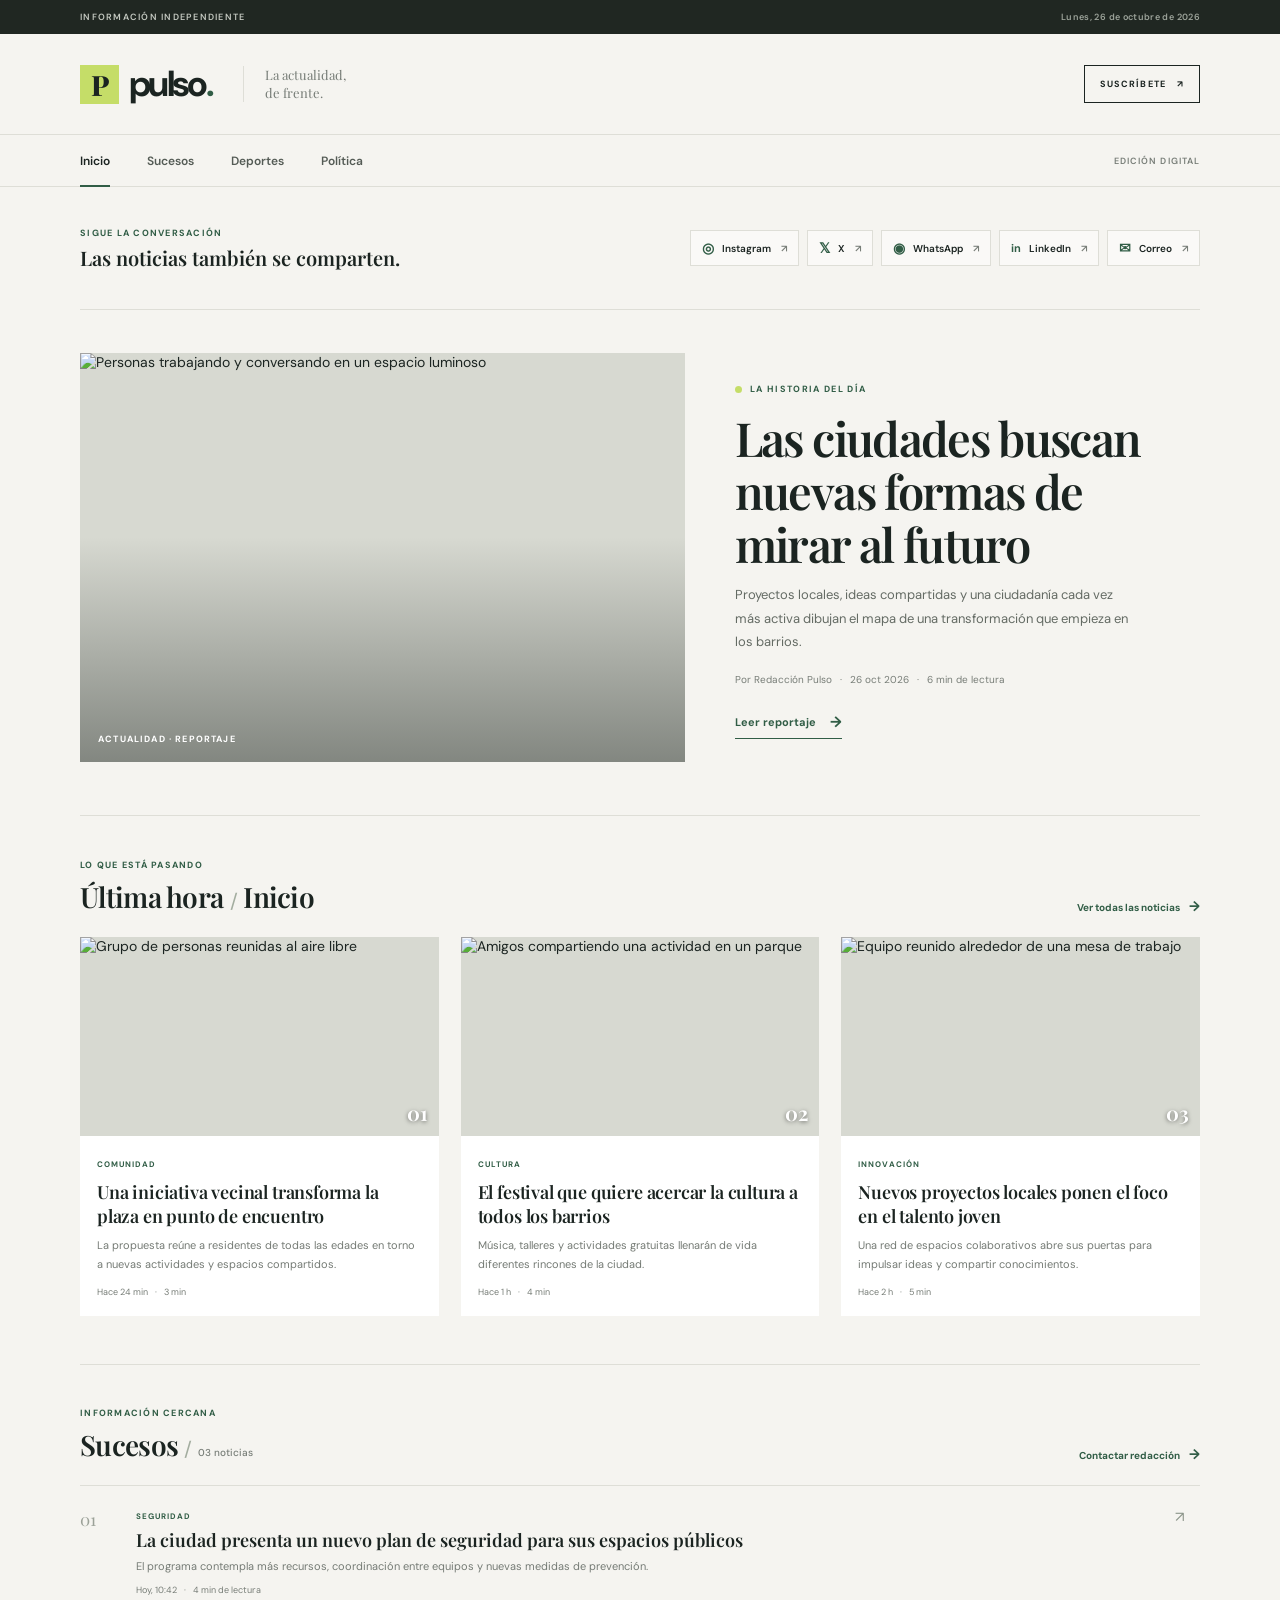
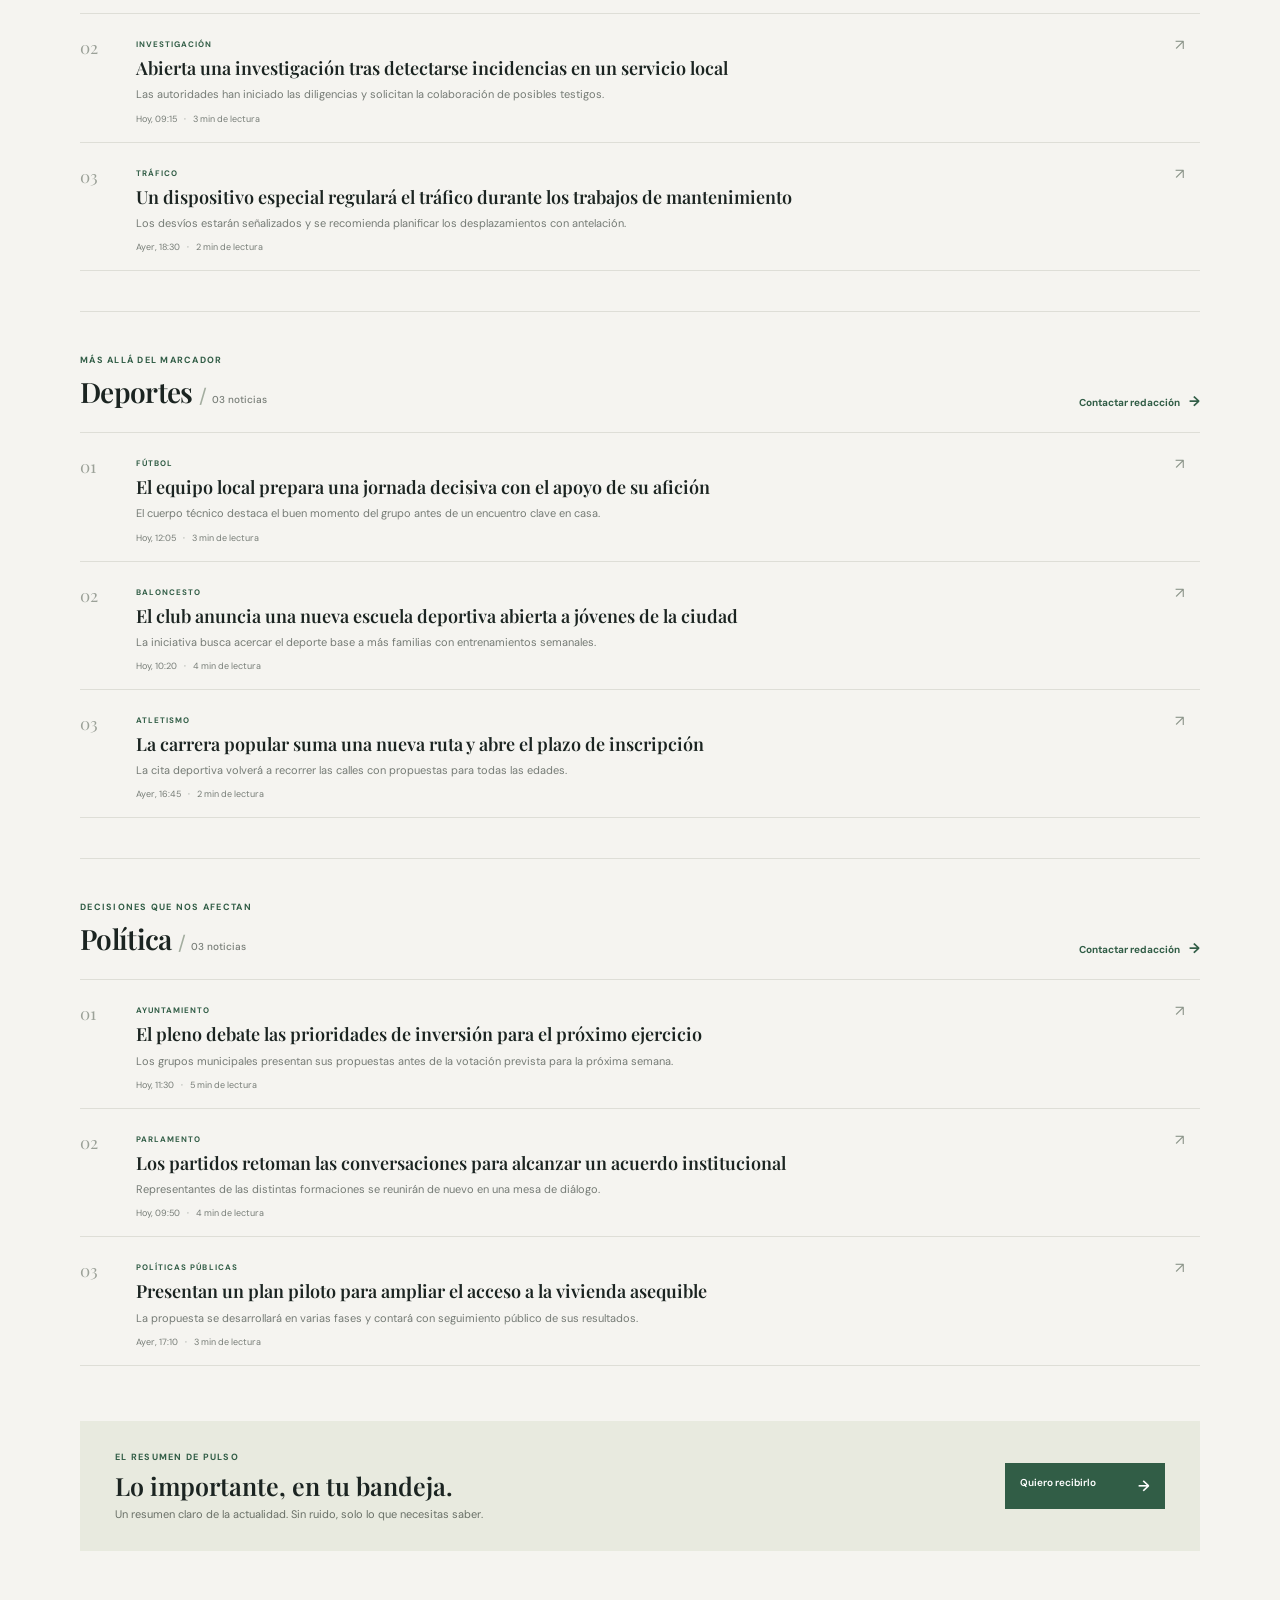
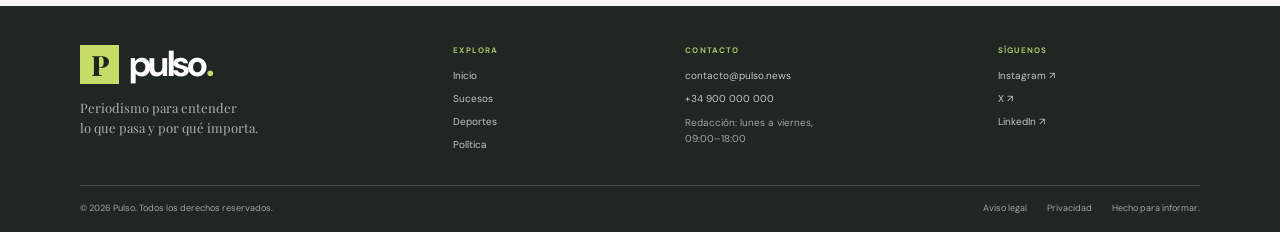
==== index.html @ 05501598 "Crea página de noticias Pulso" ====
<!doctype html>
<html lang="es">
  <head>
    <meta charset="utf-8">
    <meta name="viewport" content="width=device-width, initial-scale=1">
    <meta name="theme-color" content="#f5f4f0">
    <meta name="description" content="Pulso: noticias de actualidad, sucesos, deportes y política.">
    <title>Pulso — La actualidad, de frente</title>
    <link rel="preconnect" href="https://fonts.googleapis.com">
    <link rel="preconnect" href="https://fonts.gstatic.com" crossorigin>
    <link href="https://fonts.googleapis.com/css2?family=DM+Sans:wght@400;500;600;700&family=Playfair+Display:wght@600;700;800&display=swap" rel="stylesheet">
    <link rel="stylesheet" href="styles.css">
  </head>
  <body>
    <div class="topline">
      <div class="container topline-inner">
        <span>INFORMACIÓN INDEPENDIENTE</span>
        <span class="edition">Lunes, 26 de octubre de 2026</span>
      </div>
    </div>

    <header class="site-header">
      <div class="container header-main">
        <a class="brand" href="#inicio" aria-label="Pulso, ir al inicio">
          <span class="brand-mark" aria-hidden="true">P</span>
          <span class="brand-name">pulso<span>.</span></span>
        </a>
        <p class="brand-note">La actualidad,<br>de frente.</p>
        <a class="subscribe-link" href="mailto:contacto@pulso.news?subject=Suscripci%C3%B3n%20a%20Pulso">SUSCRÍBETE <span aria-hidden="true">↗</span></a>
      </div>
      <nav class="main-nav" aria-label="Navegación principal">
        <div class="container nav-inner">
          <a class="nav-link active" href="#inicio">Inicio</a>
          <a class="nav-link" href="#sucesos">Sucesos</a>
          <a class="nav-link" href="#deportes">Deportes</a>
          <a class="nav-link" href="#politica">Política</a>
          <span class="nav-tag">EDICIÓN DIGITAL</span>
        </div>
      </nav>
    </header>

    <main class="container">
      <section class="social-bar" aria-labelledby="social-title">
        <div>
          <span class="eyebrow">SIGUE LA CONVERSACIÓN</span>
          <h1 id="social-title">Las noticias también<br class="mobile-break"> se comparten.</h1>
        </div>
        <div class="social-links">
          <a class="social-button instagram" href="https://www.instagram.com/" target="_blank" rel="noopener noreferrer"><span class="social-icon" aria-hidden="true">◎</span> Instagram <span class="external" aria-hidden="true">↗</span></a>
          <a class="social-button x-social" href="https://x.com/" target="_blank" rel="noopener noreferrer"><span class="social-icon" aria-hidden="true">𝕏</span> X <span class="external" aria-hidden="true">↗</span></a>
          <a class="social-button whatsapp" href="https://wa.me/?text=Descubre%20Pulso%2C%20la%20actualidad%20de%20frente." target="_blank" rel="noopener noreferrer"><span class="social-icon" aria-hidden="true">◉</span> WhatsApp <span class="external" aria-hidden="true">↗</span></a>
          <a class="social-button linkedin" href="https://www.linkedin.com/" target="_blank" rel="noopener noreferrer"><span class="social-icon" aria-hidden="true">in</span> LinkedIn <span class="external" aria-hidden="true">↗</span></a>
          <a class="social-button email" href="mailto:contacto@pulso.news"><span class="social-icon" aria-hidden="true">✉</span> Correo <span class="external" aria-hidden="true">↗</span></a>
        </div>
      </section>

      <section class="lead-section" id="inicio" aria-labelledby="lead-title">
        <div class="lead-image image-frame">
          <img src="https://images.unsplash.com/photo-1497366754035-f200968a6e72?auto=format&fit=crop&w=1500&q=85" alt="Personas trabajando y conversando en un espacio luminoso">
          <span class="image-credit">ACTUALIDAD · REPORTAJE</span>
        </div>
        <article class="lead-copy">
          <span class="category-label"><span class="category-dot"></span> LA HISTORIA DEL DÍA</span>
          <h2 id="lead-title">Las ciudades buscan nuevas formas de mirar al futuro</h2>
          <p class="lead-summary">Proyectos locales, ideas compartidas y una ciudadanía cada vez más activa dibujan el mapa de una transformación que empieza en los barrios.</p>
          <div class="byline"><span>Por Redacción Pulso</span><span>·</span><time datetime="2026-10-26">26 oct 2026</time><span>·</span><span>6 min de lectura</span></div>
          <a class="read-more" href="#actualidad">Leer reportaje <span aria-hidden="true">→</span></a>
        </article>
      </section>

      <section class="latest-section" id="actualidad" aria-labelledby="latest-title">
        <div class="section-heading">
          <div><span class="eyebrow">LO QUE ESTÁ PASANDO</span><h2 id="latest-title">Última hora <span class="heading-mark">/</span> Inicio</h2></div>
          <a class="text-link" href="#sucesos">Ver todas las noticias <span aria-hidden="true">→</span></a>
        </div>
        <div class="story-grid">
          <article class="story-card">
            <a class="story-image image-frame" href="#sucesos" aria-label="Leer noticia sobre iniciativas vecinales">
              <img src="https://images.unsplash.com/photo-1511632765486-a01980e01a18?auto=format&fit=crop&w=900&q=80" alt="Grupo de personas reunidas al aire libre">
              <span class="image-index">01</span>
            </a>
            <div class="story-content"><span class="story-category">COMUNIDAD</span><h3><a href="#sucesos">Una iniciativa vecinal transforma la plaza en punto de encuentro</a></h3><p>La propuesta reúne a residentes de todas las edades en torno a nuevas actividades y espacios compartidos.</p><span class="story-meta">Hace 24 min <span>·</span> 3 min</span></div>
          </article>
          <article class="story-card">
            <a class="story-image image-frame" href="#deportes" aria-label="Leer noticia sobre cultura y deporte">
              <img src="https://images.unsplash.com/photo-1529156069898-49953e39b3ac?auto=format&fit=crop&w=900&q=80" alt="Amigos compartiendo una actividad en un parque">
              <span class="image-index">02</span>
            </a>
            <div class="story-content"><span class="story-category">CULTURA</span><h3><a href="#deportes">El festival que quiere acercar la cultura a todos los barrios</a></h3><p>Música, talleres y actividades gratuitas llenarán de vida diferentes rincones de la ciudad.</p><span class="story-meta">Hace 1 h <span>·</span> 4 min</span></div>
          </article>
          <article class="story-card">
            <a class="story-image image-frame" href="#politica" aria-label="Leer noticia sobre nuevos proyectos locales">
              <img src="https://images.unsplash.com/photo-1521737711867-e3b97375f902?auto=format&fit=crop&w=900&q=80" alt="Equipo reunido alrededor de una mesa de trabajo">
              <span class="image-index">03</span>
            </a>
            <div class="story-content"><span class="story-category">INNOVACIÓN</span><h3><a href="#politica">Nuevos proyectos locales ponen el foco en el talento joven</a></h3><p>Una red de espacios colaborativos abre sus puertas para impulsar ideas y compartir conocimientos.</p><span class="story-meta">Hace 2 h <span>·</span> 5 min</span></div>
          </article>
        </div>
      </section>

      <section class="news-section" id="sucesos" aria-labelledby="sucesos-title">
        <div class="section-heading">
          <div><span class="eyebrow">INFORMACIÓN CERCANA</span><h2 id="sucesos-title">Sucesos <span class="heading-mark">/</span> <span class="section-count">03 noticias</span></h2></div>
          <a class="text-link" href="mailto:contacto@pulso.news?subject=Noticias%20de%20sucesos">Contactar redacción <span aria-hidden="true">→</span></a>
        </div>
        <div class="compact-stories">
          <article class="compact-story"><span class="compact-number">01</span><div><span class="story-category">SEGURIDAD</span><h3><a href="mailto:contacto@pulso.news?subject=Noticia%3A%20Plan%20de%20seguridad">La ciudad presenta un nuevo plan de seguridad para sus espacios públicos</a></h3><p>El programa contempla más recursos, coordinación entre equipos y nuevas medidas de prevención.</p><span class="story-meta">Hoy, 10:42 <span>·</span> 4 min de lectura</span></div><span class="compact-arrow" aria-hidden="true">↗</span></article>
          <article class="compact-story"><span class="compact-number">02</span><div><span class="story-category">INVESTIGACIÓN</span><h3><a href="mailto:contacto@pulso.news?subject=Noticia%3A%20Investigaci%C3%B3n%20local">Abierta una investigación tras detectarse incidencias en un servicio local</a></h3><p>Las autoridades han iniciado las diligencias y solicitan la colaboración de posibles testigos.</p><span class="story-meta">Hoy, 09:15 <span>·</span> 3 min de lectura</span></div><span class="compact-arrow" aria-hidden="true">↗</span></article>
          <article class="compact-story"><span class="compact-number">03</span><div><span class="story-category">TRÁFICO</span><h3><a href="mailto:contacto@pulso.news?subject=Noticia%3A%20Movilidad">Un dispositivo especial regulará el tráfico durante los trabajos de mantenimiento</a></h3><p>Los desvíos estarán señalizados y se recomienda planificar los desplazamientos con antelación.</p><span class="story-meta">Ayer, 18:30 <span>·</span> 2 min de lectura</span></div><span class="compact-arrow" aria-hidden="true">↗</span></article>
        </div>
      </section>

      <section class="news-section sports-section" id="deportes" aria-labelledby="deportes-title">
        <div class="section-heading">
          <div><span class="eyebrow">MÁS ALLÁ DEL MARCADOR</span><h2 id="deportes-title">Deportes <span class="heading-mark">/</span> <span class="section-count">03 noticias</span></h2></div>
          <a class="text-link" href="mailto:contacto@pulso.news?subject=Noticias%20de%20deportes">Contactar redacción <span aria-hidden="true">→</span></a>
        </div>
        <div class="compact-stories">
          <article class="compact-story"><span class="compact-number">01</span><div><span class="story-category">FÚTBOL</span><h3><a href="mailto:contacto@pulso.news?subject=Noticia%3A%20F%C3%BAtbol">El equipo local prepara una jornada decisiva con el apoyo de su afición</a></h3><p>El cuerpo técnico destaca el buen momento del grupo antes de un encuentro clave en casa.</p><span class="story-meta">Hoy, 12:05 <span>·</span> 3 min de lectura</span></div><span class="compact-arrow" aria-hidden="true">↗</span></article>
          <article class="compact-story"><span class="compact-number">02</span><div><span class="story-category">BALONCESTO</span><h3><a href="mailto:contacto@pulso.news?subject=Noticia%3A%20Baloncesto">El club anuncia una nueva escuela deportiva abierta a jóvenes de la ciudad</a></h3><p>La iniciativa busca acercar el deporte base a más familias con entrenamientos semanales.</p><span class="story-meta">Hoy, 10:20 <span>·</span> 4 min de lectura</span></div><span class="compact-arrow" aria-hidden="true">↗</span></article>
          <article class="compact-story"><span class="compact-number">03</span><div><span class="story-category">ATLETISMO</span><h3><a href="mailto:contacto@pulso.news?subject=Noticia%3A%20Atletismo">La carrera popular suma una nueva ruta y abre el plazo de inscripción</a></h3><p>La cita deportiva volverá a recorrer las calles con propuestas para todas las edades.</p><span class="story-meta">Ayer, 16:45 <span>·</span> 2 min de lectura</span></div><span class="compact-arrow" aria-hidden="true">↗</span></article>
        </div>
      </section>

      <section class="news-section politics-section" id="politica" aria-labelledby="politica-title">
        <div class="section-heading">
          <div><span class="eyebrow">DECISIONES QUE NOS AFECTAN</span><h2 id="politica-title">Política <span class="heading-mark">/</span> <span class="section-count">03 noticias</span></h2></div>
          <a class="text-link" href="mailto:contacto@pulso.news?subject=Noticias%20de%20pol%C3%ADtica">Contactar redacción <span aria-hidden="true">→</span></a>
        </div>
        <div class="compact-stories">
          <article class="compact-story"><span class="compact-number">01</span><div><span class="story-category">AYUNTAMIENTO</span><h3><a href="mailto:contacto@pulso.news?subject=Noticia%3A%20Presupuestos">El pleno debate las prioridades de inversión para el próximo ejercicio</a></h3><p>Los grupos municipales presentan sus propuestas antes de la votación prevista para la próxima semana.</p><span class="story-meta">Hoy, 11:30 <span>·</span> 5 min de lectura</span></div><span class="compact-arrow" aria-hidden="true">↗</span></article>
          <article class="compact-story"><span class="compact-number">02</span><div><span class="story-category">PARLAMENTO</span><h3><a href="mailto:contacto@pulso.news?subject=Noticia%3A%20Acuerdo%20institucional">Los partidos retoman las conversaciones para alcanzar un acuerdo institucional</a></h3><p>Representantes de las distintas formaciones se reunirán de nuevo en una mesa de diálogo.</p><span class="story-meta">Hoy, 09:50 <span>·</span> 4 min de lectura</span></div><span class="compact-arrow" aria-hidden="true">↗</span></article>
          <article class="compact-story"><span class="compact-number">03</span><div><span class="story-category">POLÍTICAS PÚBLICAS</span><h3><a href="mailto:contacto@pulso.news?subject=Noticia%3A%20Plan%20de%20vivienda">Presentan un plan piloto para ampliar el acceso a la vivienda asequible</a></h3><p>La propuesta se desarrollará en varias fases y contará con seguimiento público de sus resultados.</p><span class="story-meta">Ayer, 17:10 <span>·</span> 3 min de lectura</span></div><span class="compact-arrow" aria-hidden="true">↗</span></article>
        </div>
      </section>

      <section class="newsletter" aria-labelledby="newsletter-title">
        <div><span class="eyebrow">EL RESUMEN DE PULSO</span><h2 id="newsletter-title">Lo importante, en tu bandeja.</h2><p>Un resumen claro de la actualidad. Sin ruido, solo lo que necesitas saber.</p></div>
        <a class="newsletter-button" href="mailto:contacto@pulso.news?subject=Quiero%20recibir%20el%20resumen%20de%20Pulso">Quiero recibirlo <span aria-hidden="true">→</span></a>
      </section>
    </main>

    <footer class="site-footer">
      <div class="container">
        <div class="footer-main">
          <div class="footer-brand"><a class="brand brand-light" href="#inicio"><span class="brand-mark" aria-hidden="true">P</span><span class="brand-name">pulso<span>.</span></span></a><p>Periodismo para entender<br>lo que pasa y por qué importa.</p></div>
          <div class="footer-column"><span class="footer-title">EXPLORA</span><a href="#inicio">Inicio</a><a href="#sucesos">Sucesos</a><a href="#deportes">Deportes</a><a href="#politica">Política</a></div>
          <div class="footer-column"><span class="footer-title">CONTACTO</span><a href="mailto:contacto@pulso.news">contacto@pulso.news</a><a href="tel:+34900000000">+34 900 000 000</a><span>Redacción: lunes a viernes,<br>09:00–18:00</span></div>
          <div class="footer-column"><span class="footer-title">SÍGUENOS</span><a href="https://www.instagram.com/" target="_blank" rel="noopener noreferrer">Instagram ↗</a><a href="https://x.com/" target="_blank" rel="noopener noreferrer">X ↗</a><a href="https://www.linkedin.com/" target="_blank" rel="noopener noreferrer">LinkedIn ↗</a></div>
        </div>
        <div class="footer-bottom"><span>© 2026 Pulso. Todos los derechos reservados.</span><div><a href="mailto:contacto@pulso.news?subject=Aviso%20legal">Aviso legal</a><a href="mailto:contacto@pulso.news?subject=Privacidad">Privacidad</a><span>Hecho para informar.</span></div></div>
      </div>
    </footer>
  </body>
</html>
---- styles.css ----
:root {
  color-scheme: light;
  --paper: #f5f4f0;
  --white: #fff;
  --ink: #1b2421;
  --muted: #777d77;
  --line: #deded7;
  --green: #315d46;
  --lime: #c5dd68;
  --serif: "Playfair Display", Georgia, serif;
  --sans: "DM Sans", Arial, sans-serif;
}

* { box-sizing: border-box; }
html { scroll-behavior: smooth; scroll-padding-top: 24px; }
body { margin: 0; background: var(--paper); color: var(--ink); font-family: var(--sans); font-size: 14px; -webkit-font-smoothing: antialiased; }
a { color: inherit; text-decoration: none; }
a:focus-visible { outline: 2px solid var(--green); outline-offset: 4px; }
img { display: block; width: 100%; height: 100%; object-fit: cover; }
.container { width: min(1120px, calc(100% - 64px)); margin-inline: auto; }

.topline { height: 34px; background: #202722; color: #c4c9c1; font-size: 9px; font-weight: 600; letter-spacing: .14em; }
.topline-inner { display: flex; height: 100%; align-items: center; justify-content: space-between; }
.edition { color: #9da49b; letter-spacing: .04em; }
.site-header { background: var(--paper); }
.header-main { height: 100px; display: flex; align-items: center; justify-content: space-between; }
.brand { display: inline-flex; align-items: center; gap: 10px; }
.brand-mark { display: grid; width: 39px; height: 39px; place-items: center; background: var(--lime); color: var(--ink); font-family: var(--serif); font-size: 28px; font-weight: 800; }
.brand-name { font-size: 36px; font-weight: 700; letter-spacing: -.075em; line-height: 1; }
.brand-name span { color: var(--green); }
.brand-note { margin: 0 auto 0 31px; padding-left: 21px; border-left: 1px solid var(--line); color: var(--muted); font-family: var(--serif); font-size: 13px; line-height: 1.4; }
.subscribe-link { padding: 12px 15px; border: 1px solid var(--ink); font-size: 9px; font-weight: 700; letter-spacing: .12em; transition: color .2s, background .2s; }
.subscribe-link span { margin-left: 8px; }
.subscribe-link:hover { background: var(--ink); color: var(--white); }
.main-nav { border-top: 1px solid var(--line); border-bottom: 1px solid var(--line); }
.nav-inner { display: flex; align-items: center; gap: 37px; height: 51px; }
.nav-link { position: relative; display: flex; height: 100%; align-items: center; color: #545b55; font-size: 12px; font-weight: 600; transition: color .2s; }
.nav-link:hover, .nav-link.active { color: var(--ink); }
.nav-link.active::after { position: absolute; right: 0; bottom: -1px; left: 0; height: 2px; background: var(--green); content: ""; }
.nav-tag { margin-left: auto; color: var(--muted); font-size: 9px; font-weight: 600; letter-spacing: .12em; }

.social-bar { display: flex; min-height: 123px; align-items: center; justify-content: space-between; gap: 25px; border-bottom: 1px solid var(--line); }
.eyebrow { display: block; color: var(--green); font-size: 9px; font-weight: 700; letter-spacing: .14em; }
.social-bar h1 { margin: 7px 0 0; font-family: var(--serif); font-size: 20px; font-weight: 600; line-height: 1.2; }
.mobile-break { display: none; }
.social-links { display: flex; flex-wrap: wrap; justify-content: flex-end; gap: 8px; }
.social-button { display: inline-flex; min-height: 36px; align-items: center; gap: 8px; padding: 0 11px; border: 1px solid var(--line); background: rgba(255,255,255,.45); font-size: 10px; font-weight: 600; transition: border-color .2s, transform .2s, background .2s; }
.social-button:hover { transform: translateY(-2px); border-color: #aeb8ac; background: var(--white); }
.social-icon { color: var(--green); font-size: 14px; font-weight: 700; }
.linkedin .social-icon { font-size: 11px; }
.external { margin-left: 2px; color: var(--muted); font-size: 10px; }

.lead-section { display: grid; grid-template-columns: 1.3fr 1fr; gap: 50px; align-items: center; padding: 43px 0 53px; border-bottom: 1px solid var(--line); }
.image-frame { position: relative; display: block; overflow: hidden; background: #d7d9d1; }
.image-frame img { transition: transform .5s ease; }
.image-frame:hover img { transform: scale(1.025); }
.lead-image { min-height: 355px; aspect-ratio: 1.48; }
.lead-image::after { position: absolute; inset: 45% 0 0; background: linear-gradient(transparent, rgba(14,21,17,.42)); content: ""; }
.image-credit { position: absolute; z-index: 1; bottom: 17px; left: 18px; color: white; font-size: 9px; font-weight: 700; letter-spacing: .13em; }
.lead-copy { padding: 8px 7px 0 0; }
.category-label { display: flex; align-items: center; gap: 8px; color: var(--green); font-size: 9px; font-weight: 700; letter-spacing: .15em; }
.category-dot { width: 7px; height: 7px; border-radius: 50%; background: var(--lime); }
.lead-copy h2 { max-width: 440px; margin: 17px 0 13px; font-family: var(--serif); font-size: clamp(32px, 4vw, 47px); font-weight: 600; letter-spacing: -.035em; line-height: 1.12; }
.lead-summary { max-width: 400px; margin: 0 0 20px; color: #646b64; font-size: 13px; line-height: 1.8; }
.byline, .story-meta { display: flex; flex-wrap: wrap; align-items: center; gap: 8px; color: var(--muted); font-size: 10px; }
.read-more { display: inline-flex; align-items: center; gap: 14px; margin-top: 26px; padding-bottom: 6px; border-bottom: 1px solid var(--green); color: var(--green); font-size: 11px; font-weight: 700; }
.read-more span { font-size: 15px; transition: transform .2s; }
.read-more:hover span { transform: translateX(4px); }

.latest-section, .news-section { padding: 43px 0 48px; border-bottom: 1px solid var(--line); }
.section-heading { display: flex; align-items: end; justify-content: space-between; gap: 20px; margin-bottom: 22px; }
.section-heading h2 { margin: 7px 0 0; font-family: var(--serif); font-size: 28px; font-weight: 600; letter-spacing: -.025em; }
.heading-mark { color: #a3ad9f; font-family: var(--sans); font-size: 20px; font-weight: 400; }
.section-count { color: var(--muted); font-family: var(--sans); font-size: 10px; font-weight: 500; letter-spacing: 0; }
.text-link { color: var(--green); font-size: 10px; font-weight: 700; }
.text-link span { margin-left: 7px; font-size: 14px; }
.story-grid { display: grid; grid-template-columns: repeat(3, 1fr); gap: 22px; }
.story-card { min-width: 0; background: var(--white); }
.story-image { aspect-ratio: 1.8; }
.image-index { position: absolute; right: 11px; bottom: 10px; color: var(--white); font-family: var(--serif); font-size: 20px; font-weight: 700; text-shadow: 0 1px 4px #0008; }
.story-content { padding: 17px 17px 18px; }
.story-category { color: var(--green); font-size: 8px; font-weight: 700; letter-spacing: .13em; }
.story-content h3 { margin: 9px 0 8px; font-family: var(--serif); font-size: 18px; font-weight: 600; letter-spacing: -.01em; line-height: 1.35; }
.story-content h3 a:hover, .compact-story h3 a:hover { color: var(--green); }
.story-content p, .compact-story p { margin: 0 0 13px; color: #757b75; font-size: 11px; line-height: 1.65; }
.story-meta { gap: 7px; font-size: 9px; }

.news-section { padding-top: 42px; padding-bottom: 40px; }
.compact-stories { border-top: 1px solid var(--line); }
.compact-story { display: grid; grid-template-columns: 42px 1fr 25px; gap: 14px; align-items: start; padding: 19px 0 17px; border-bottom: 1px solid var(--line); }
.compact-number { padding-top: 3px; color: #9ba198; font-family: var(--serif); font-size: 17px; }
.compact-story h3 { max-width: 730px; margin: 5px 0 5px; font-family: var(--serif); font-size: 18px; font-weight: 600; line-height: 1.35; }
.compact-story p { margin-bottom: 9px; }
.compact-arrow { padding-top: 2px; color: #8c958a; font-size: 15px; transition: color .2s, transform .2s; }
.compact-story:hover .compact-arrow { transform: translate(2px, -2px); color: var(--green); }
.sports-section { border-bottom: 1px solid var(--line); }
.politics-section { border-bottom: 0; }

.newsletter { display: flex; align-items: center; justify-content: space-between; gap: 30px; margin: 15px 0 55px; padding: 30px 35px; background: #e8eadf; }
.newsletter h2 { margin: 6px 0 5px; font-family: var(--serif); font-size: 25px; font-weight: 600; }
.newsletter p { margin: 0; color: #697067; font-size: 11px; }
.newsletter-button { display: inline-flex; min-width: 160px; justify-content: space-between; padding: 13px 15px; background: var(--green); color: var(--white); font-size: 10px; font-weight: 600; transition: background .2s; }
.newsletter-button:hover { background: #244633; }
.newsletter-button span { font-size: 15px; }

.site-footer { padding: 39px 0 18px; background: #202722; color: #d9ddd6; }
.footer-main { display: grid; grid-template-columns: 1.7fr 1fr 1.4fr 1fr; gap: 30px; padding-bottom: 34px; }
.brand-light .brand-mark { background: var(--lime); }
.brand-light .brand-name { color: var(--white); }
.brand-light .brand-name span { color: var(--lime); }
.footer-brand p { margin: 14px 0 0; color: #a9b0a8; font-family: var(--serif); font-size: 13px; line-height: 1.55; }
.footer-column { display: flex; flex-direction: column; align-items: flex-start; gap: 10px; color: #c1c7bf; font-size: 10px; }
.footer-title { margin-bottom: 4px; color: #a7c36a; font-size: 8px; font-weight: 700; letter-spacing: .14em; }
.footer-column a:hover, .footer-bottom a:hover { color: var(--lime); }
.footer-column span:not(.footer-title) { color: #9ea69d; line-height: 1.6; }
.footer-bottom { display: flex; justify-content: space-between; gap: 20px; padding-top: 16px; border-top: 1px solid #424a43; color: #9ea69d; font-size: 9px; }
.footer-bottom div { display: flex; flex-wrap: wrap; gap: 20px; }

@media (max-width: 760px) {
  .container { width: min(100% - 40px, 560px); }
  .topline { font-size: 8px; }
  .edition { font-size: 8px; }
  .header-main { height: 80px; }
  .brand-mark { width: 34px; height: 34px; font-size: 24px; }
  .brand-name { font-size: 31px; }
  .brand-note { margin-left: 18px; padding-left: 14px; font-size: 11px; }
  .subscribe-link { padding: 10px; font-size: 8px; }
  .nav-inner { gap: 25px; height: 47px; overflow-x: auto; }
  .nav-link { flex: 0 0 auto; font-size: 11px; }
  .nav-tag { display: none; }
  .social-bar { align-items: flex-start; flex-direction: column; gap: 15px; padding: 24px 0; }
  .social-bar h1 { font-size: 22px; }
  .mobile-break { display: none; }
  .social-links { justify-content: flex-start; gap: 7px; }
  .social-button { min-height: 33px; padding: 0 9px; font-size: 9px; }
  .lead-section { grid-template-columns: 1fr; gap: 22px; padding: 27px 0 35px; }
  .lead-image { min-height: 0; aspect-ratio: 1.65; }
  .lead-copy h2 { max-width: 560px; font-size: 38px; }
  .lead-summary { max-width: 550px; }
  .latest-section, .news-section { padding: 34px 0; }
  .story-grid { gap: 13px; }
  .story-content { padding: 13px 12px 15px; }
  .story-content h3 { font-size: 16px; }
  .story-content p { font-size: 10px; }
  .compact-story { grid-template-columns: 30px 1fr 18px; gap: 10px; }
  .compact-story h3 { font-size: 16px; }
  .newsletter { padding: 25px; margin-bottom: 40px; }
  .footer-main { grid-template-columns: 1.3fr 1fr 1.3fr; row-gap: 28px; }
  .footer-brand { grid-column: 1 / -1; }
  .footer-bottom { flex-direction: column; }
}

@media (max-width: 480px) {
  .container { width: calc(100% - 32px); }
  .topline-inner { gap: 10px; }
  .topline-inner > span:first-child { max-width: 145px; line-height: 1.2; }
  .header-main { height: 72px; }
  .brand-note { display: none; }
  .nav-inner { gap: 24px; }
  .social-bar { min-height: auto; }
  .social-bar h1 { font-size: 20px; }
  .mobile-break { display: initial; }
  .social-links { display: grid; grid-template-columns: repeat(2, max-content); }
  .lead-copy h2 { font-size: 34px; }
  .section-heading { align-items: flex-start; }
  .section-heading h2 { font-size: 25px; }
  .section-count { display: block; margin-top: 3px; }
  .text-link { max-width: 106px; padding-top: 19px; font-size: 9px; line-height: 1.5; }
  .story-grid { grid-template-columns: 1fr; gap: 14px; }
  .story-card { display: grid; grid-template-columns: 38% 1fr; }
  .story-image { min-height: 100%; aspect-ratio: auto; }
  .story-content { padding: 13px; }
  .story-content h3 { margin: 7px 0; font-size: 15px; }
  .story-content p { display: none; }
  .story-meta { gap: 5px; font-size: 8px; }
  .compact-story { grid-template-columns: 23px 1fr 14px; gap: 8px; }
  .compact-story h3 { font-size: 15px; }
  .newsletter { align-items: flex-start; flex-direction: column; gap: 17px; margin-top: 7px; padding: 22px 18px; }
  .newsletter h2 { font-size: 22px; }
  .footer-main { grid-template-columns: 1fr 1fr; gap: 25px 15px; }
  .footer-brand { grid-column: 1 / -1; }
  .footer-column:nth-child(4) { grid-column: 2; }
  .footer-bottom div { gap: 13px; }
}

@media (prefers-reduced-motion: reduce) {
  *, *::before, *::after { scroll-behavior: auto !important; transition-duration: .01ms !important; }
}
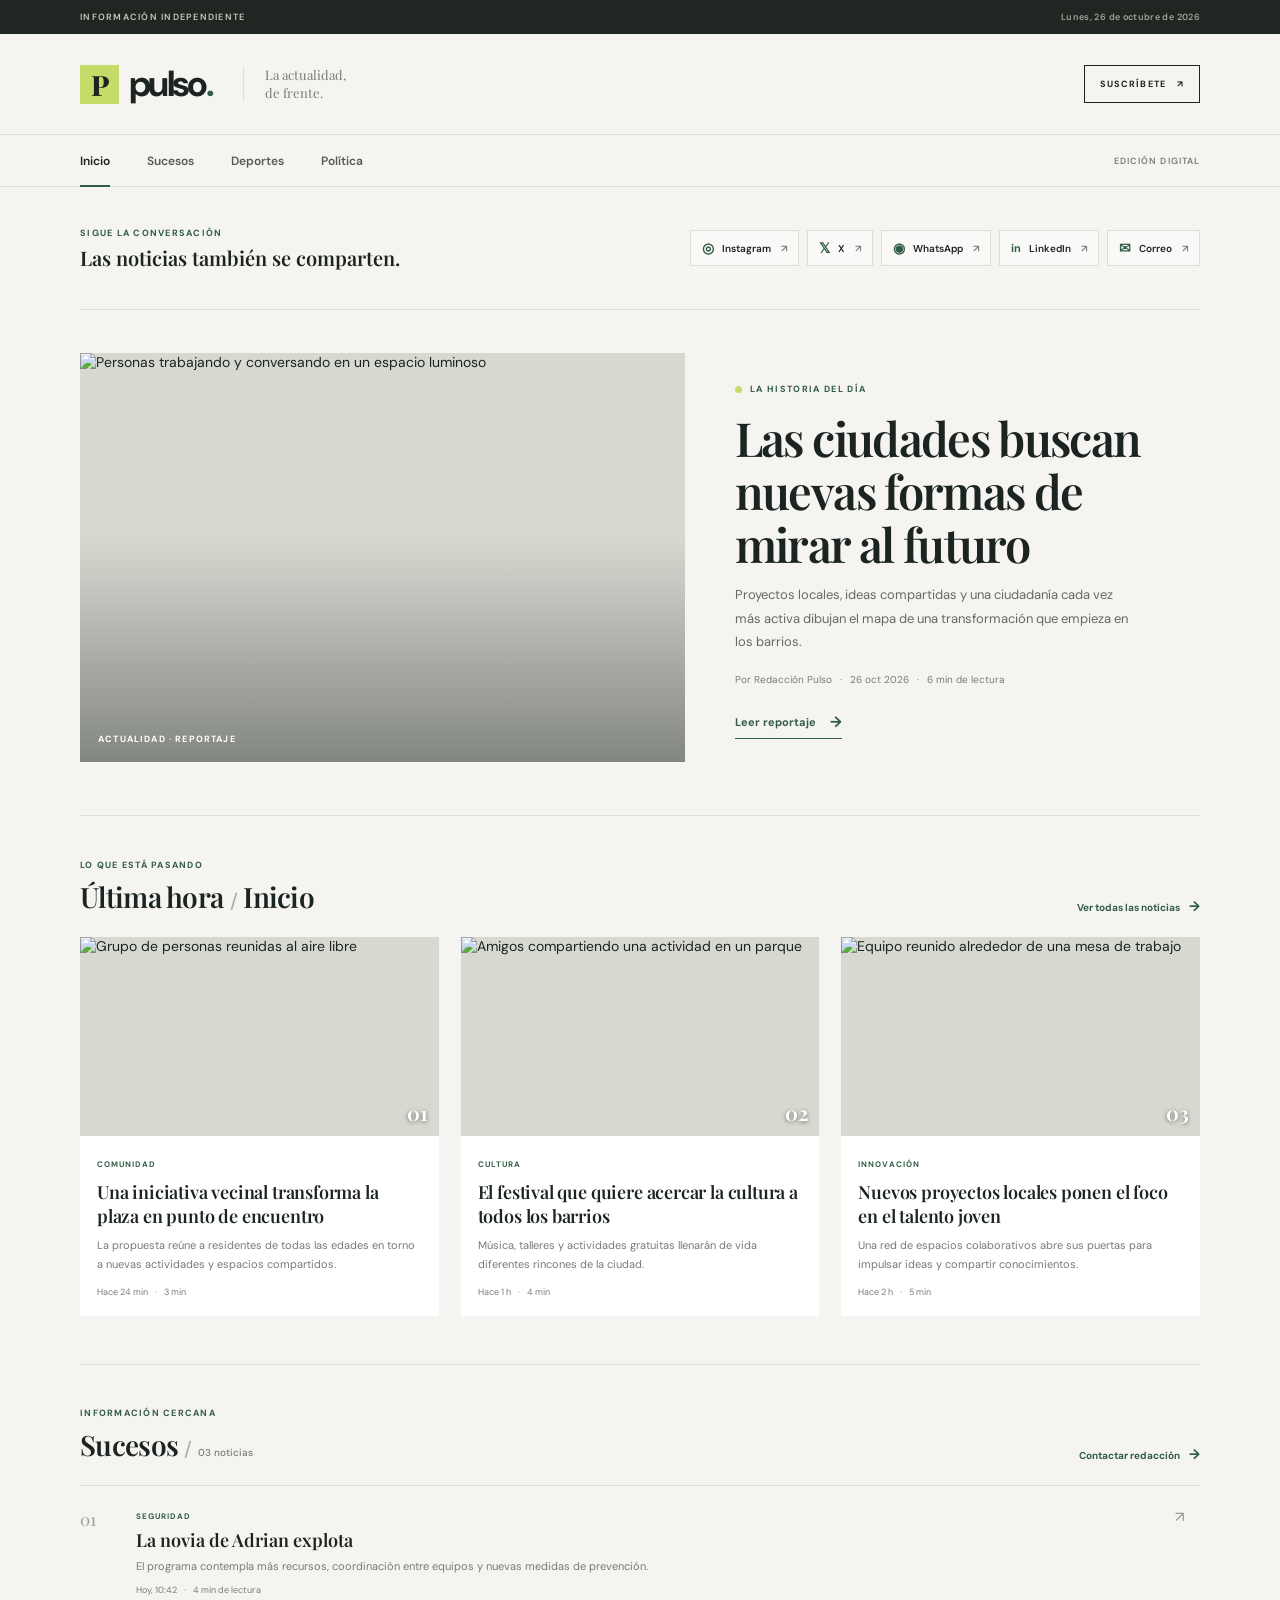
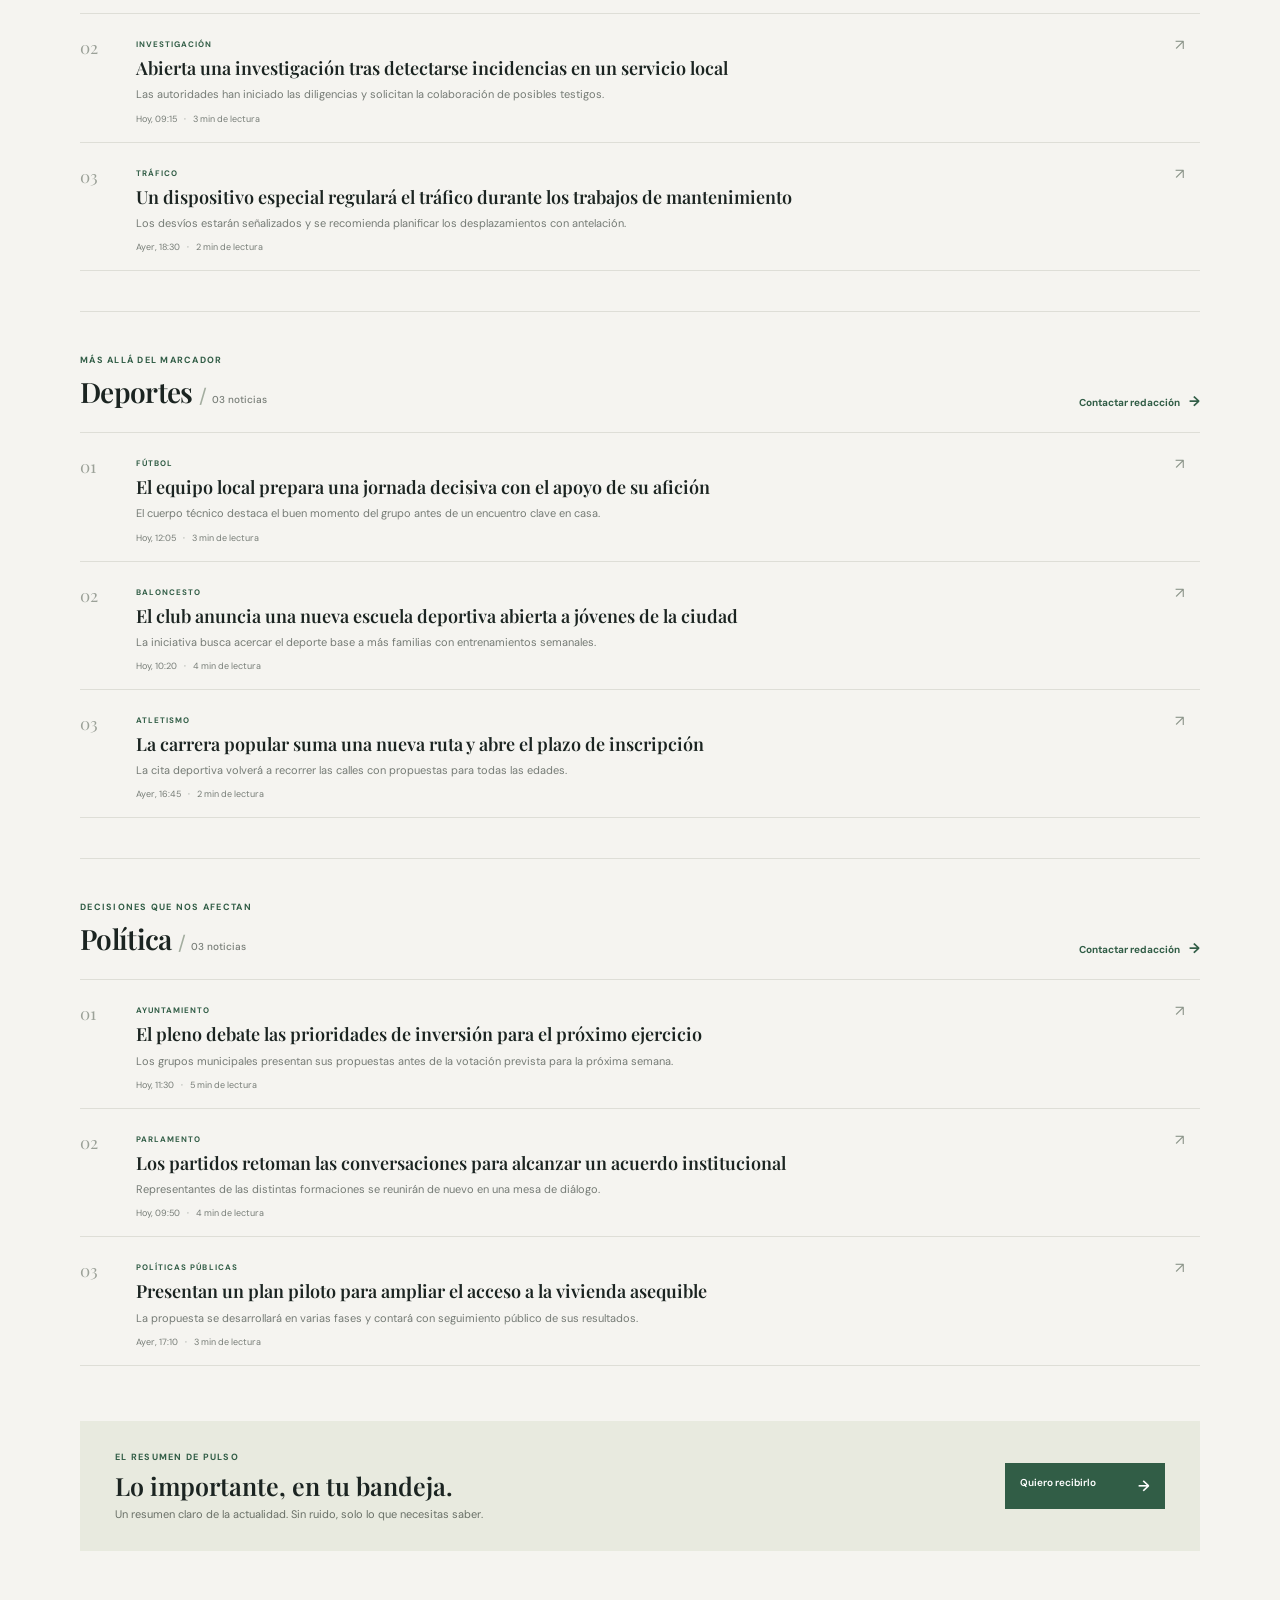
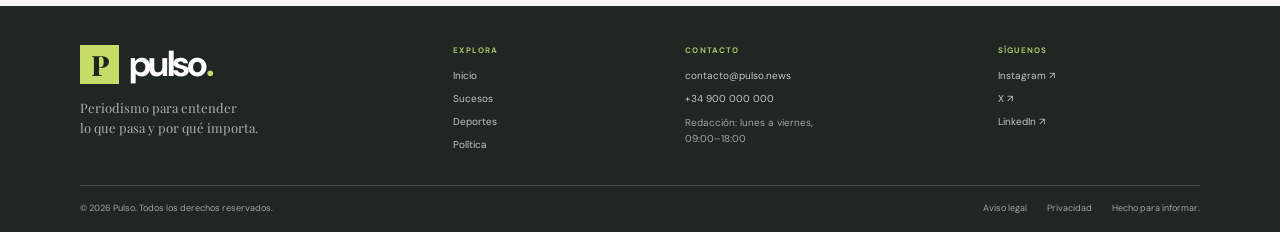
==== commit c55a1ce5: "Esquema de web" ====
--- a/index.html
+++ b/index.html
@@ -104,7 +104,7 @@
           <a class="text-link" href="mailto:contacto@pulso.news?subject=Noticias%20de%20sucesos">Contactar redacción <span aria-hidden="true">→</span></a>
         </div>
         <div class="compact-stories">
-          <article class="compact-story"><span class="compact-number">01</span><div><span class="story-category">SEGURIDAD</span><h3><a href="mailto:contacto@pulso.news?subject=Noticia%3A%20Plan%20de%20seguridad">La ciudad presenta un nuevo plan de seguridad para sus espacios públicos</a></h3><p>El programa contempla más recursos, coordinación entre equipos y nuevas medidas de prevención.</p><span class="story-meta">Hoy, 10:42 <span>·</span> 4 min de lectura</span></div><span class="compact-arrow" aria-hidden="true">↗</span></article>
+          <article class="compact-story"><span class="compact-number">01</span><div><span class="story-category">SEGURIDAD</span><h3><a href="mailto:contacto@pulso.news?subject=Noticia%3A%20Plan%20de%20seguridad">La novia de Adrian explota</a></h3><p>El programa contempla más recursos, coordinación entre equipos y nuevas medidas de prevención.</p><span class="story-meta">Hoy, 10:42 <span>·</span> 4 min de lectura</span></div><span class="compact-arrow" aria-hidden="true">↗</span></article>
           <article class="compact-story"><span class="compact-number">02</span><div><span class="story-category">INVESTIGACIÓN</span><h3><a href="mailto:contacto@pulso.news?subject=Noticia%3A%20Investigaci%C3%B3n%20local">Abierta una investigación tras detectarse incidencias en un servicio local</a></h3><p>Las autoridades han iniciado las diligencias y solicitan la colaboración de posibles testigos.</p><span class="story-meta">Hoy, 09:15 <span>·</span> 3 min de lectura</span></div><span class="compact-arrow" aria-hidden="true">↗</span></article>
           <article class="compact-story"><span class="compact-number">03</span><div><span class="story-category">TRÁFICO</span><h3><a href="mailto:contacto@pulso.news?subject=Noticia%3A%20Movilidad">Un dispositivo especial regulará el tráfico durante los trabajos de mantenimiento</a></h3><p>Los desvíos estarán señalizados y se recomienda planificar los desplazamientos con antelación.</p><span class="story-meta">Ayer, 18:30 <span>·</span> 2 min de lectura</span></div><span class="compact-arrow" aria-hidden="true">↗</span></article>
         </div>
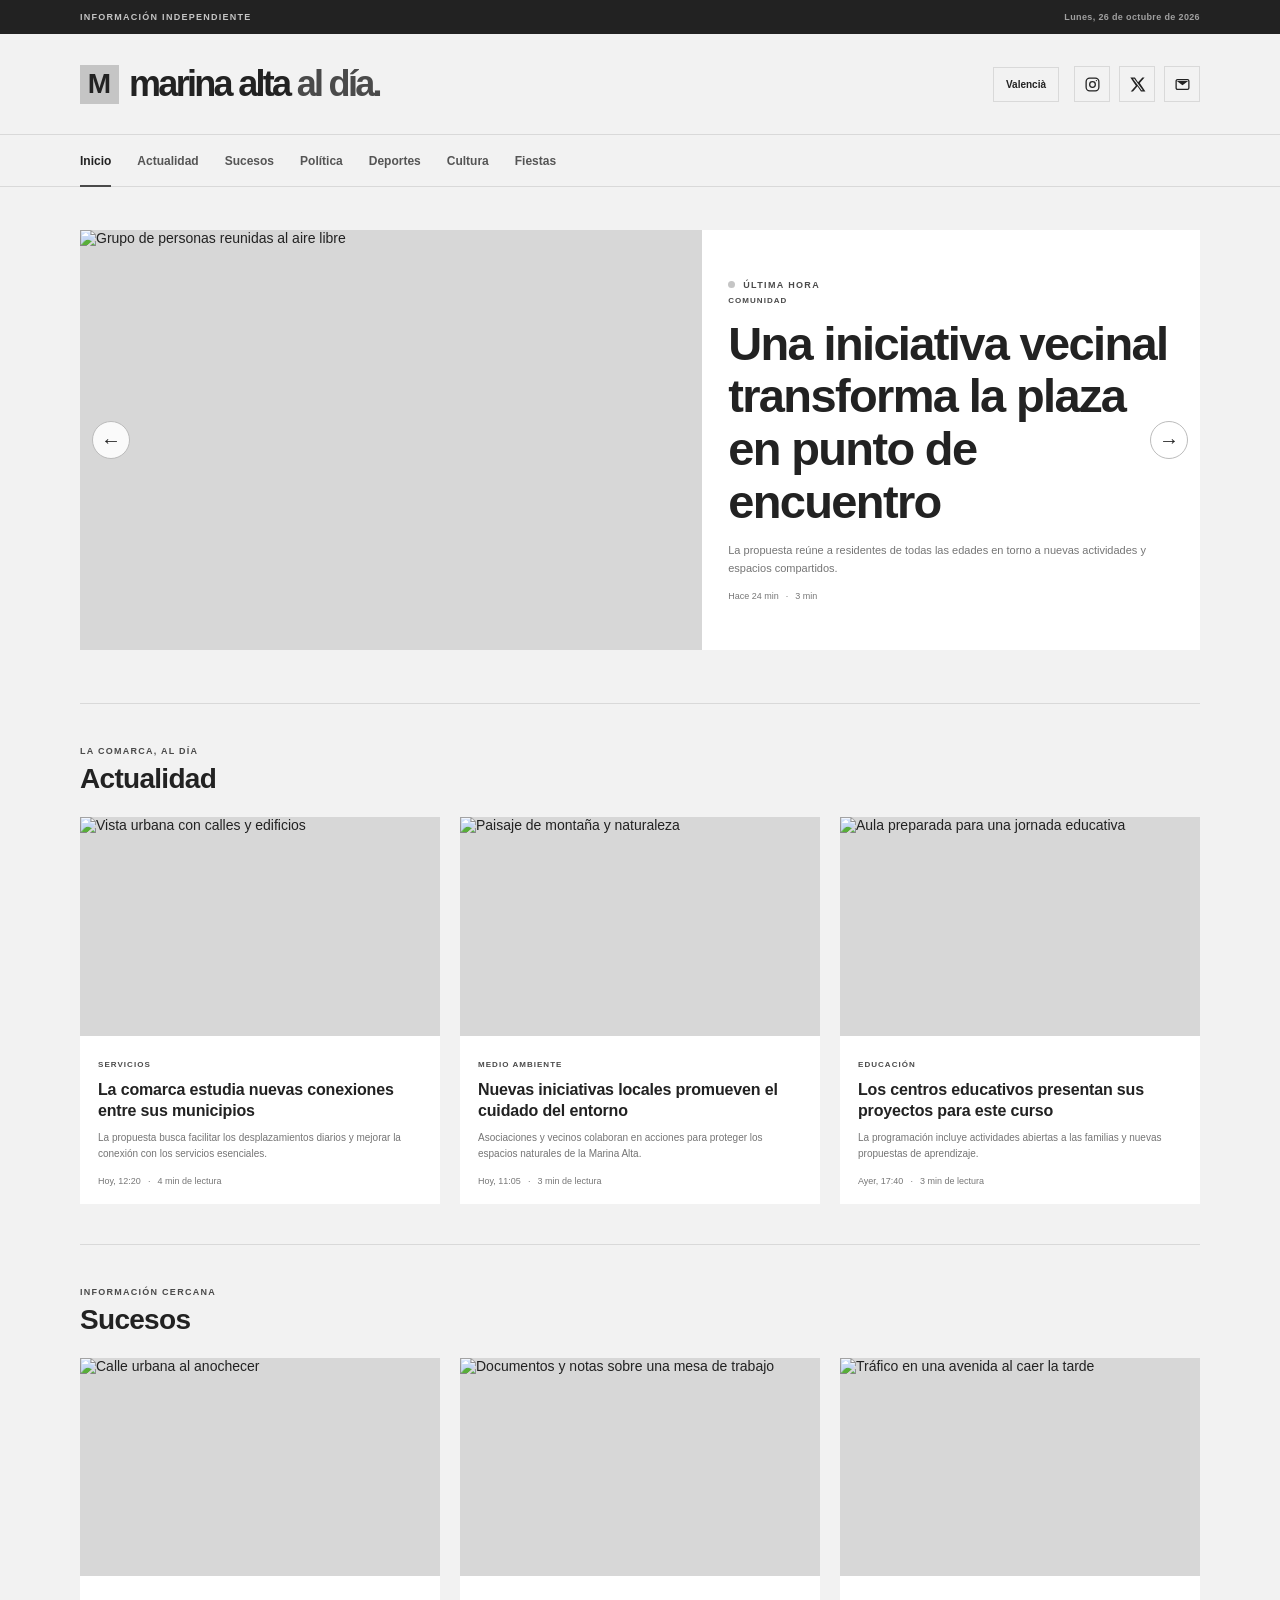
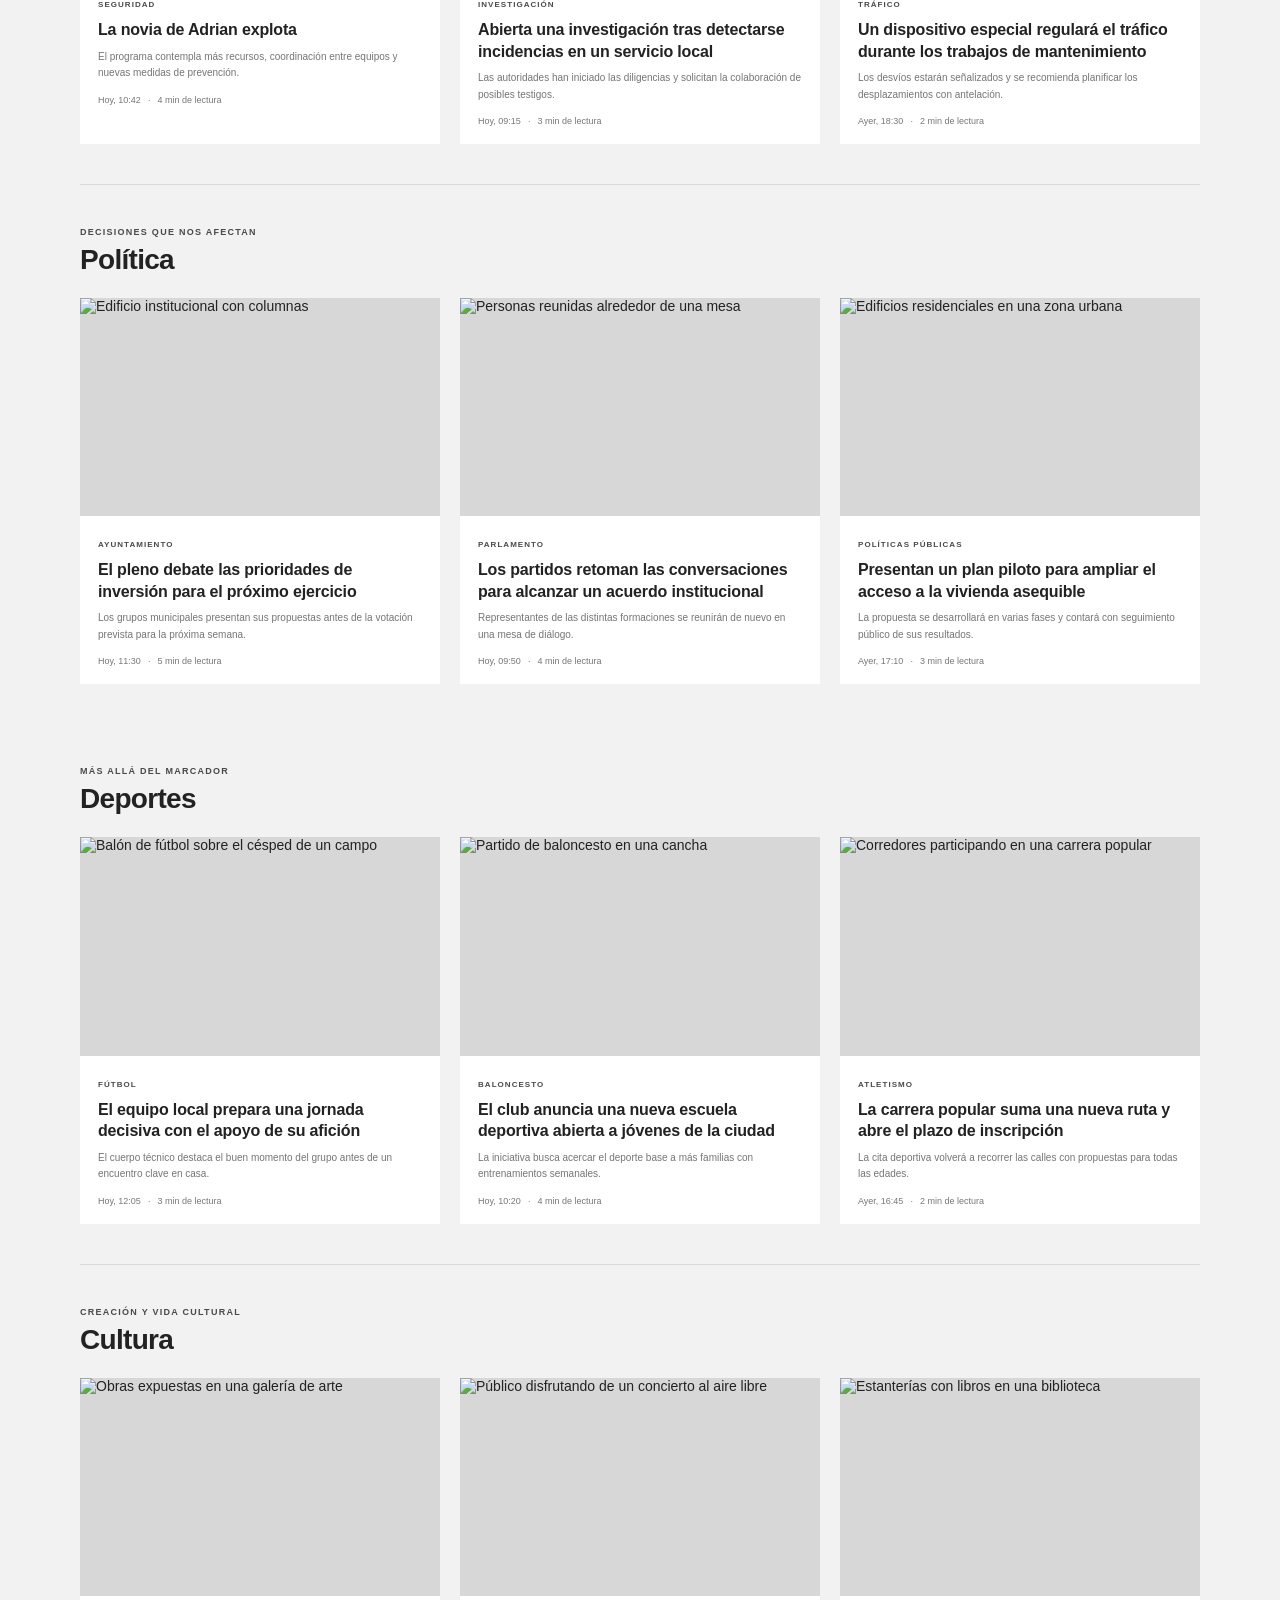
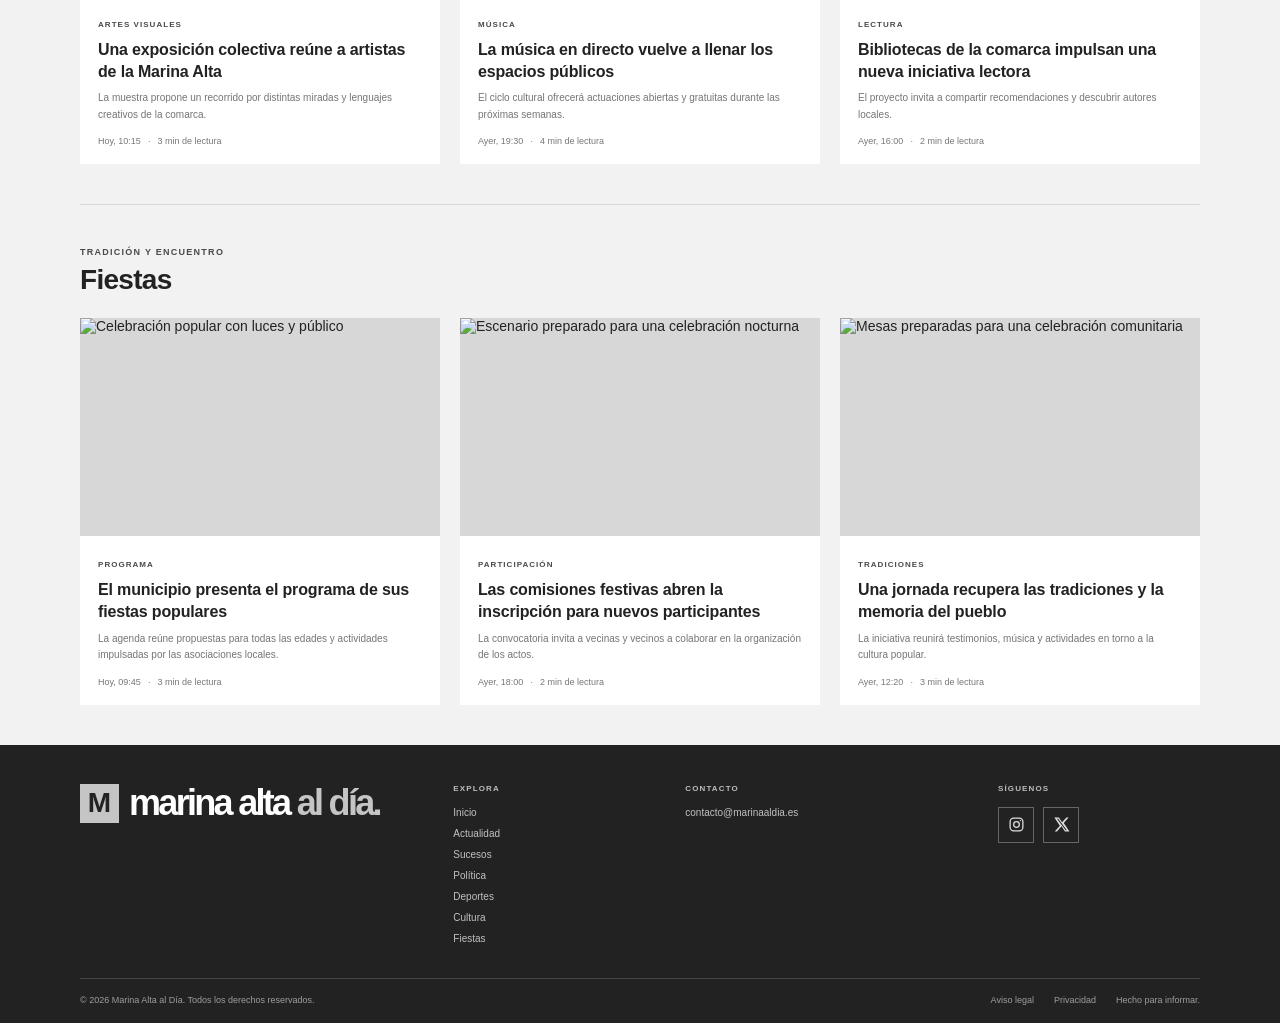
==== commit ac6a5431: "Mejoras" ====
--- a/index.html
+++ b/index.html
@@ -3,12 +3,9 @@
   <head>
     <meta charset="utf-8">
     <meta name="viewport" content="width=device-width, initial-scale=1">
-    <meta name="theme-color" content="#f5f4f0">
-    <meta name="description" content="Pulso: noticias de actualidad, sucesos, deportes y política.">
-    <title>Pulso — La actualidad, de frente</title>
-    <link rel="preconnect" href="https://fonts.googleapis.com">
-    <link rel="preconnect" href="https://fonts.gstatic.com" crossorigin>
-    <link href="https://fonts.googleapis.com/css2?family=DM+Sans:wght@400;500;600;700&family=Playfair+Display:wght@600;700;800&display=swap" rel="stylesheet">
+    <meta name="theme-color" content="#f2f2f2">
+    <meta name="description" content="Marina Alta al Día: noticias de actualidad, sucesos, política, deportes, cultura y fiestas de la Marina Alta, Alicante.">
+    <title>Marina Alta al Día — La actualidad, de frente</title>
     <link rel="stylesheet" href="styles.css">
   </head>
   <body>
@@ -21,135 +18,158 @@
 
     <header class="site-header">
       <div class="container header-main">
-        <a class="brand" href="#inicio" aria-label="Pulso, ir al inicio">
-          <span class="brand-mark" aria-hidden="true">P</span>
-          <span class="brand-name">pulso<span>.</span></span>
+        <a class="brand" href="#inicio" aria-label="Marina Alta al Día, ir al inicio">
+          <span class="brand-mark" aria-hidden="true">M</span>
+          <span class="brand-name">marina alta<span> al día.</span></span>
         </a>
-        <p class="brand-note">La actualidad,<br>de frente.</p>
-        <a class="subscribe-link" href="mailto:contacto@pulso.news?subject=Suscripci%C3%B3n%20a%20Pulso">SUSCRÍBETE <span aria-hidden="true">↗</span></a>
+        <div class="header-actions">
+          <button class="language-toggle" id="language-toggle" type="button" aria-label="Canviar a valencià">Valencià</button>
+          <nav class="header-social" aria-label="Redes sociales">
+            <a class="social-icon-link" href="https://www.instagram.com/" target="_blank" rel="noopener noreferrer" aria-label="Instagram" title="Instagram">
+              <svg viewBox="0 0 24 24" aria-hidden="true" focusable="false"><rect x="3" y="3" width="18" height="18" rx="5"></rect><circle cx="12" cy="12" r="4"></circle><circle class="instagram-dot" cx="17.5" cy="6.5" r="1"></circle></svg>
+            </a>
+            <a class="social-icon-link" href="https://x.com/" target="_blank" rel="noopener noreferrer" aria-label="X" title="X">
+              <svg viewBox="0 0 24 24" aria-hidden="true" focusable="false"><path d="M18.9 2H22l-6.8 7.8L23.2 22h-6.3L12 14.6 5.6 22H2.4l7.3-8.4L1.9 2h6.5l4.4 6.7L18.9 2Zm-1.1 18h1.7L7.4 3.9H5.6L17.8 20Z"></path></svg>
+            </a>
+            <a class="social-icon-link" href="mailto:contacto@marinaaldia.es" aria-label="Correo electrónico" title="Correo electrónico">
+              <svg viewBox="0 0 24 24" aria-hidden="true" focusable="false"><rect x="3" y="5" width="18" height="14" rx="2"></rect><path d="m4 7 8 6 8-6"></path></svg>
+            </a>
+          </nav>
+        </div>
       </div>
       <nav class="main-nav" aria-label="Navegación principal">
         <div class="container nav-inner">
           <a class="nav-link active" href="#inicio">Inicio</a>
+          <a class="nav-link" href="#actualidad">Actualidad</a>
           <a class="nav-link" href="#sucesos">Sucesos</a>
+          <a class="nav-link" href="#politica">Política</a>
           <a class="nav-link" href="#deportes">Deportes</a>
-          <a class="nav-link" href="#politica">Política</a>
-          <span class="nav-tag">EDICIÓN DIGITAL</span>
+          <a class="nav-link" href="#cultura">Cultura</a>
+          <a class="nav-link" href="#fiestas">Fiestas</a>
         </div>
       </nav>
     </header>
 
     <main class="container">
-      <section class="social-bar" aria-labelledby="social-title">
-        <div>
-          <span class="eyebrow">SIGUE LA CONVERSACIÓN</span>
-          <h1 id="social-title">Las noticias también<br class="mobile-break"> se comparten.</h1>
-        </div>
-        <div class="social-links">
-          <a class="social-button instagram" href="https://www.instagram.com/" target="_blank" rel="noopener noreferrer"><span class="social-icon" aria-hidden="true">◎</span> Instagram <span class="external" aria-hidden="true">↗</span></a>
-          <a class="social-button x-social" href="https://x.com/" target="_blank" rel="noopener noreferrer"><span class="social-icon" aria-hidden="true">𝕏</span> X <span class="external" aria-hidden="true">↗</span></a>
-          <a class="social-button whatsapp" href="https://wa.me/?text=Descubre%20Pulso%2C%20la%20actualidad%20de%20frente." target="_blank" rel="noopener noreferrer"><span class="social-icon" aria-hidden="true">◉</span> WhatsApp <span class="external" aria-hidden="true">↗</span></a>
-          <a class="social-button linkedin" href="https://www.linkedin.com/" target="_blank" rel="noopener noreferrer"><span class="social-icon" aria-hidden="true">in</span> LinkedIn <span class="external" aria-hidden="true">↗</span></a>
-          <a class="social-button email" href="mailto:contacto@pulso.news"><span class="social-icon" aria-hidden="true">✉</span> Correo <span class="external" aria-hidden="true">↗</span></a>
-        </div>
-      </section>
-
-      <section class="lead-section" id="inicio" aria-labelledby="lead-title">
-        <div class="lead-image image-frame">
-          <img src="https://images.unsplash.com/photo-1497366754035-f200968a6e72?auto=format&fit=crop&w=1500&q=85" alt="Personas trabajando y conversando en un espacio luminoso">
-          <span class="image-credit">ACTUALIDAD · REPORTAJE</span>
-        </div>
-        <article class="lead-copy">
-          <span class="category-label"><span class="category-dot"></span> LA HISTORIA DEL DÍA</span>
-          <h2 id="lead-title">Las ciudades buscan nuevas formas de mirar al futuro</h2>
-          <p class="lead-summary">Proyectos locales, ideas compartidas y una ciudadanía cada vez más activa dibujan el mapa de una transformación que empieza en los barrios.</p>
-          <div class="byline"><span>Por Redacción Pulso</span><span>·</span><time datetime="2026-10-26">26 oct 2026</time><span>·</span><span>6 min de lectura</span></div>
-          <a class="read-more" href="#actualidad">Leer reportaje <span aria-hidden="true">→</span></a>
-        </article>
-      </section>
-
-      <section class="latest-section" id="actualidad" aria-labelledby="latest-title">
-        <div class="section-heading">
-          <div><span class="eyebrow">LO QUE ESTÁ PASANDO</span><h2 id="latest-title">Última hora <span class="heading-mark">/</span> Inicio</h2></div>
-          <a class="text-link" href="#sucesos">Ver todas las noticias <span aria-hidden="true">→</span></a>
-        </div>
-        <div class="story-grid">
+      <section class="lead-section" id="inicio" aria-label="Última hora">
+        <div class="carousel" role="region" aria-roledescription="carrusel" aria-label="Noticias más recientes">
+          <button class="carousel-control carousel-previous" type="button" aria-label="Noticia anterior">←</button>
+          <div class="carousel-viewport">
+            <div class="story-grid">
           <article class="story-card">
             <a class="story-image image-frame" href="#sucesos" aria-label="Leer noticia sobre iniciativas vecinales">
               <img src="https://images.unsplash.com/photo-1511632765486-a01980e01a18?auto=format&fit=crop&w=900&q=80" alt="Grupo de personas reunidas al aire libre">
-              <span class="image-index">01</span>
             </a>
-            <div class="story-content"><span class="story-category">COMUNIDAD</span><h3><a href="#sucesos">Una iniciativa vecinal transforma la plaza en punto de encuentro</a></h3><p>La propuesta reúne a residentes de todas las edades en torno a nuevas actividades y espacios compartidos.</p><span class="story-meta">Hace 24 min <span>·</span> 3 min</span></div>
+            <div class="story-content"><span class="category-label"><span class="category-dot"></span> ÚLTIMA HORA</span><span class="story-category">COMUNIDAD</span><h2><a href="#sucesos">Una iniciativa vecinal transforma la plaza en punto de encuentro</a></h2><p>La propuesta reúne a residentes de todas las edades en torno a nuevas actividades y espacios compartidos.</p><span class="story-meta">Hace 24 min <span>·</span> 3 min</span></div>
           </article>
           <article class="story-card">
             <a class="story-image image-frame" href="#deportes" aria-label="Leer noticia sobre cultura y deporte">
               <img src="https://images.unsplash.com/photo-1529156069898-49953e39b3ac?auto=format&fit=crop&w=900&q=80" alt="Amigos compartiendo una actividad en un parque">
-              <span class="image-index">02</span>
             </a>
-            <div class="story-content"><span class="story-category">CULTURA</span><h3><a href="#deportes">El festival que quiere acercar la cultura a todos los barrios</a></h3><p>Música, talleres y actividades gratuitas llenarán de vida diferentes rincones de la ciudad.</p><span class="story-meta">Hace 1 h <span>·</span> 4 min</span></div>
+            <div class="story-content"><span class="category-label"><span class="category-dot"></span> ÚLTIMA HORA</span><span class="story-category">CULTURA</span><h2><a href="#deportes">El festival que quiere acercar la cultura a todos los barrios</a></h2><p>Música, talleres y actividades gratuitas llenarán de vida diferentes rincones de la ciudad.</p><span class="story-meta">Hace 1 h <span>·</span> 4 min</span></div>
           </article>
           <article class="story-card">
             <a class="story-image image-frame" href="#politica" aria-label="Leer noticia sobre nuevos proyectos locales">
               <img src="https://images.unsplash.com/photo-1521737711867-e3b97375f902?auto=format&fit=crop&w=900&q=80" alt="Equipo reunido alrededor de una mesa de trabajo">
-              <span class="image-index">03</span>
             </a>
-            <div class="story-content"><span class="story-category">INNOVACIÓN</span><h3><a href="#politica">Nuevos proyectos locales ponen el foco en el talento joven</a></h3><p>Una red de espacios colaborativos abre sus puertas para impulsar ideas y compartir conocimientos.</p><span class="story-meta">Hace 2 h <span>·</span> 5 min</span></div>
+            <div class="story-content"><span class="category-label"><span class="category-dot"></span> ÚLTIMA HORA</span><span class="story-category">INNOVACIÓN</span><h2><a href="#politica">Nuevos proyectos locales ponen el foco en el talento joven</a></h2><p>Una red de espacios colaborativos abre sus puertas para impulsar ideas y compartir conocimientos.</p><span class="story-meta">Hace 2 h <span>·</span> 5 min</span></div>
           </article>
+            </div>
+          </div>
+          <button class="carousel-control carousel-next" type="button" aria-label="Noticia siguiente">→</button>
+        </div>
+      </section>
+
+      <section class="news-section" id="actualidad" aria-labelledby="actualidad-title">
+        <div class="section-heading">
+          <div><span class="eyebrow">LA COMARCA, AL DÍA</span><h2 id="actualidad-title">Actualidad</h2></div>
+        </div>
+        <div class="news-card-grid">
+          <article class="news-card"><a class="news-card-image image-frame" href="mailto:contacto@marinaaldia.es?subject=Noticia%3A%20Transporte%20comarcal" aria-label="Leer noticia sobre transporte comarcal"><img src="https://images.unsplash.com/photo-1519501025264-65ba15a82390?auto=format&fit=crop&w=900&q=80" alt="Vista urbana con calles y edificios"></a><div class="story-content"><span class="story-category">SERVICIOS</span><h3><a href="mailto:contacto@marinaaldia.es?subject=Noticia%3A%20Transporte%20comarcal">La comarca estudia nuevas conexiones entre sus municipios</a></h3><p>La propuesta busca facilitar los desplazamientos diarios y mejorar la conexión con los servicios esenciales.</p><span class="story-meta">Hoy, 12:20 <span>·</span> 4 min de lectura</span></div></article>
+          <article class="news-card"><a class="news-card-image image-frame" href="mailto:contacto@marinaaldia.es?subject=Noticia%3A%20Medio%20ambiente" aria-label="Leer noticia sobre medio ambiente"><img src="https://images.unsplash.com/photo-1470071459604-3b5ec3a7fe05?auto=format&fit=crop&w=900&q=80" alt="Paisaje de montaña y naturaleza"></a><div class="story-content"><span class="story-category">MEDIO AMBIENTE</span><h3><a href="mailto:contacto@marinaaldia.es?subject=Noticia%3A%20Medio%20ambiente">Nuevas iniciativas locales promueven el cuidado del entorno</a></h3><p>Asociaciones y vecinos colaboran en acciones para proteger los espacios naturales de la Marina Alta.</p><span class="story-meta">Hoy, 11:05 <span>·</span> 3 min de lectura</span></div></article>
+          <article class="news-card"><a class="news-card-image image-frame" href="mailto:contacto@marinaaldia.es?subject=Noticia%3A%20Educaci%C3%B3n" aria-label="Leer noticia sobre educación"><img src="https://images.unsplash.com/photo-1509062522246-3755977927d7?auto=format&fit=crop&w=900&q=80" alt="Aula preparada para una jornada educativa"></a><div class="story-content"><span class="story-category">EDUCACIÓN</span><h3><a href="mailto:contacto@marinaaldia.es?subject=Noticia%3A%20Educaci%C3%B3n">Los centros educativos presentan sus proyectos para este curso</a></h3><p>La programación incluye actividades abiertas a las familias y nuevas propuestas de aprendizaje.</p><span class="story-meta">Ayer, 17:40 <span>·</span> 3 min de lectura</span></div></article>
         </div>
       </section>
 
       <section class="news-section" id="sucesos" aria-labelledby="sucesos-title">
         <div class="section-heading">
-          <div><span class="eyebrow">INFORMACIÓN CERCANA</span><h2 id="sucesos-title">Sucesos <span class="heading-mark">/</span> <span class="section-count">03 noticias</span></h2></div>
-          <a class="text-link" href="mailto:contacto@pulso.news?subject=Noticias%20de%20sucesos">Contactar redacción <span aria-hidden="true">→</span></a>
+          <div><span class="eyebrow">INFORMACIÓN CERCANA</span><h2 id="sucesos-title">Sucesos</h2></div>
         </div>
-        <div class="compact-stories">
-          <article class="compact-story"><span class="compact-number">01</span><div><span class="story-category">SEGURIDAD</span><h3><a href="mailto:contacto@pulso.news?subject=Noticia%3A%20Plan%20de%20seguridad">La novia de Adrian explota</a></h3><p>El programa contempla más recursos, coordinación entre equipos y nuevas medidas de prevención.</p><span class="story-meta">Hoy, 10:42 <span>·</span> 4 min de lectura</span></div><span class="compact-arrow" aria-hidden="true">↗</span></article>
-          <article class="compact-story"><span class="compact-number">02</span><div><span class="story-category">INVESTIGACIÓN</span><h3><a href="mailto:contacto@pulso.news?subject=Noticia%3A%20Investigaci%C3%B3n%20local">Abierta una investigación tras detectarse incidencias en un servicio local</a></h3><p>Las autoridades han iniciado las diligencias y solicitan la colaboración de posibles testigos.</p><span class="story-meta">Hoy, 09:15 <span>·</span> 3 min de lectura</span></div><span class="compact-arrow" aria-hidden="true">↗</span></article>
-          <article class="compact-story"><span class="compact-number">03</span><div><span class="story-category">TRÁFICO</span><h3><a href="mailto:contacto@pulso.news?subject=Noticia%3A%20Movilidad">Un dispositivo especial regulará el tráfico durante los trabajos de mantenimiento</a></h3><p>Los desvíos estarán señalizados y se recomienda planificar los desplazamientos con antelación.</p><span class="story-meta">Ayer, 18:30 <span>·</span> 2 min de lectura</span></div><span class="compact-arrow" aria-hidden="true">↗</span></article>
-        </div>
-      </section>
-
-      <section class="news-section sports-section" id="deportes" aria-labelledby="deportes-title">
-        <div class="section-heading">
-          <div><span class="eyebrow">MÁS ALLÁ DEL MARCADOR</span><h2 id="deportes-title">Deportes <span class="heading-mark">/</span> <span class="section-count">03 noticias</span></h2></div>
-          <a class="text-link" href="mailto:contacto@pulso.news?subject=Noticias%20de%20deportes">Contactar redacción <span aria-hidden="true">→</span></a>
-        </div>
-        <div class="compact-stories">
-          <article class="compact-story"><span class="compact-number">01</span><div><span class="story-category">FÚTBOL</span><h3><a href="mailto:contacto@pulso.news?subject=Noticia%3A%20F%C3%BAtbol">El equipo local prepara una jornada decisiva con el apoyo de su afición</a></h3><p>El cuerpo técnico destaca el buen momento del grupo antes de un encuentro clave en casa.</p><span class="story-meta">Hoy, 12:05 <span>·</span> 3 min de lectura</span></div><span class="compact-arrow" aria-hidden="true">↗</span></article>
-          <article class="compact-story"><span class="compact-number">02</span><div><span class="story-category">BALONCESTO</span><h3><a href="mailto:contacto@pulso.news?subject=Noticia%3A%20Baloncesto">El club anuncia una nueva escuela deportiva abierta a jóvenes de la ciudad</a></h3><p>La iniciativa busca acercar el deporte base a más familias con entrenamientos semanales.</p><span class="story-meta">Hoy, 10:20 <span>·</span> 4 min de lectura</span></div><span class="compact-arrow" aria-hidden="true">↗</span></article>
-          <article class="compact-story"><span class="compact-number">03</span><div><span class="story-category">ATLETISMO</span><h3><a href="mailto:contacto@pulso.news?subject=Noticia%3A%20Atletismo">La carrera popular suma una nueva ruta y abre el plazo de inscripción</a></h3><p>La cita deportiva volverá a recorrer las calles con propuestas para todas las edades.</p><span class="story-meta">Ayer, 16:45 <span>·</span> 2 min de lectura</span></div><span class="compact-arrow" aria-hidden="true">↗</span></article>
+        <div class="news-card-grid">
+          <article class="news-card">
+            <a class="news-card-image image-frame" href="mailto:contacto@marinaaldia.es?subject=Noticia%3A%20Plan%20de%20seguridad" aria-label="Leer noticia sobre seguridad local"><img src="https://images.unsplash.com/photo-1519608487953-e999c86e7455?auto=format&fit=crop&w=900&q=80" alt="Calle urbana al anochecer"></a>
+            <div class="story-content"><span class="story-category">SEGURIDAD</span><h3><a href="mailto:contacto@marinaaldia.es?subject=Noticia%3A%20Plan%20de%20seguridad">La novia de Adrian explota</a></h3><p>El programa contempla más recursos, coordinación entre equipos y nuevas medidas de prevención.</p><span class="story-meta">Hoy, 10:42 <span>·</span> 4 min de lectura</span></div>
+          </article>
+          <article class="news-card">
+            <a class="news-card-image image-frame" href="mailto:contacto@marinaaldia.es?subject=Noticia%3A%20Investigaci%C3%B3n%20local" aria-label="Leer noticia sobre investigación local"><img src="https://images.unsplash.com/photo-1450101499163-c8848c66ca85?auto=format&fit=crop&w=900&q=80" alt="Documentos y notas sobre una mesa de trabajo"></a>
+            <div class="story-content"><span class="story-category">INVESTIGACIÓN</span><h3><a href="mailto:contacto@marinaaldia.es?subject=Noticia%3A%20Investigaci%C3%B3n%20local">Abierta una investigación tras detectarse incidencias en un servicio local</a></h3><p>Las autoridades han iniciado las diligencias y solicitan la colaboración de posibles testigos.</p><span class="story-meta">Hoy, 09:15 <span>·</span> 3 min de lectura</span></div>
+          </article>
+          <article class="news-card">
+            <a class="news-card-image image-frame" href="mailto:contacto@marinaaldia.es?subject=Noticia%3A%20Movilidad" aria-label="Leer noticia sobre tráfico y movilidad"><img src="https://images.unsplash.com/photo-1519608487953-e999c86e7455?auto=format&fit=crop&w=900&q=80" alt="Tráfico en una avenida al caer la tarde"></a>
+            <div class="story-content"><span class="story-category">TRÁFICO</span><h3><a href="mailto:contacto@marinaaldia.es?subject=Noticia%3A%20Movilidad">Un dispositivo especial regulará el tráfico durante los trabajos de mantenimiento</a></h3><p>Los desvíos estarán señalizados y se recomienda planificar los desplazamientos con antelación.</p><span class="story-meta">Ayer, 18:30 <span>·</span> 2 min de lectura</span></div>
+          </article>
         </div>
       </section>
 
       <section class="news-section politics-section" id="politica" aria-labelledby="politica-title">
         <div class="section-heading">
-          <div><span class="eyebrow">DECISIONES QUE NOS AFECTAN</span><h2 id="politica-title">Política <span class="heading-mark">/</span> <span class="section-count">03 noticias</span></h2></div>
-          <a class="text-link" href="mailto:contacto@pulso.news?subject=Noticias%20de%20pol%C3%ADtica">Contactar redacción <span aria-hidden="true">→</span></a>
+          <div><span class="eyebrow">DECISIONES QUE NOS AFECTAN</span><h2 id="politica-title">Política</h2></div>
         </div>
-        <div class="compact-stories">
-          <article class="compact-story"><span class="compact-number">01</span><div><span class="story-category">AYUNTAMIENTO</span><h3><a href="mailto:contacto@pulso.news?subject=Noticia%3A%20Presupuestos">El pleno debate las prioridades de inversión para el próximo ejercicio</a></h3><p>Los grupos municipales presentan sus propuestas antes de la votación prevista para la próxima semana.</p><span class="story-meta">Hoy, 11:30 <span>·</span> 5 min de lectura</span></div><span class="compact-arrow" aria-hidden="true">↗</span></article>
-          <article class="compact-story"><span class="compact-number">02</span><div><span class="story-category">PARLAMENTO</span><h3><a href="mailto:contacto@pulso.news?subject=Noticia%3A%20Acuerdo%20institucional">Los partidos retoman las conversaciones para alcanzar un acuerdo institucional</a></h3><p>Representantes de las distintas formaciones se reunirán de nuevo en una mesa de diálogo.</p><span class="story-meta">Hoy, 09:50 <span>·</span> 4 min de lectura</span></div><span class="compact-arrow" aria-hidden="true">↗</span></article>
-          <article class="compact-story"><span class="compact-number">03</span><div><span class="story-category">POLÍTICAS PÚBLICAS</span><h3><a href="mailto:contacto@pulso.news?subject=Noticia%3A%20Plan%20de%20vivienda">Presentan un plan piloto para ampliar el acceso a la vivienda asequible</a></h3><p>La propuesta se desarrollará en varias fases y contará con seguimiento público de sus resultados.</p><span class="story-meta">Ayer, 17:10 <span>·</span> 3 min de lectura</span></div><span class="compact-arrow" aria-hidden="true">↗</span></article>
+        <div class="news-card-grid">
+          <article class="news-card">
+            <a class="news-card-image image-frame" href="mailto:contacto@marinaaldia.es?subject=Noticia%3A%20Presupuestos" aria-label="Leer noticia sobre el pleno municipal"><img src="https://images.unsplash.com/photo-1529107386315-e1a2ed48a620?auto=format&fit=crop&w=900&q=80" alt="Edificio institucional con columnas"></a>
+            <div class="story-content"><span class="story-category">AYUNTAMIENTO</span><h3><a href="mailto:contacto@marinaaldia.es?subject=Noticia%3A%20Presupuestos">El pleno debate las prioridades de inversión para el próximo ejercicio</a></h3><p>Los grupos municipales presentan sus propuestas antes de la votación prevista para la próxima semana.</p><span class="story-meta">Hoy, 11:30 <span>·</span> 5 min de lectura</span></div>
+          </article>
+          <article class="news-card">
+            <a class="news-card-image image-frame" href="mailto:contacto@marinaaldia.es?subject=Noticia%3A%20Acuerdo%20institucional" aria-label="Leer noticia sobre diálogo político"><img src="https://images.unsplash.com/photo-1528605248644-14dd04022da1?auto=format&fit=crop&w=900&q=80" alt="Personas reunidas alrededor de una mesa"></a>
+            <div class="story-content"><span class="story-category">PARLAMENTO</span><h3><a href="mailto:contacto@marinaaldia.es?subject=Noticia%3A%20Acuerdo%20institucional">Los partidos retoman las conversaciones para alcanzar un acuerdo institucional</a></h3><p>Representantes de las distintas formaciones se reunirán de nuevo en una mesa de diálogo.</p><span class="story-meta">Hoy, 09:50 <span>·</span> 4 min de lectura</span></div>
+          </article>
+          <article class="news-card">
+            <a class="news-card-image image-frame" href="mailto:contacto@marinaaldia.es?subject=Noticia%3A%20Plan%20de%20vivienda" aria-label="Leer noticia sobre vivienda asequible"><img src="https://images.unsplash.com/photo-1560518883-ce09059eeffa?auto=format&fit=crop&w=900&q=80" alt="Edificios residenciales en una zona urbana"></a>
+            <div class="story-content"><span class="story-category">POLÍTICAS PÚBLICAS</span><h3><a href="mailto:contacto@marinaaldia.es?subject=Noticia%3A%20Plan%20de%20vivienda">Presentan un plan piloto para ampliar el acceso a la vivienda asequible</a></h3><p>La propuesta se desarrollará en varias fases y contará con seguimiento público de sus resultados.</p><span class="story-meta">Ayer, 17:10 <span>·</span> 3 min de lectura</span></div>
+          </article>
         </div>
       </section>
 
-      <section class="newsletter" aria-labelledby="newsletter-title">
-        <div><span class="eyebrow">EL RESUMEN DE PULSO</span><h2 id="newsletter-title">Lo importante, en tu bandeja.</h2><p>Un resumen claro de la actualidad. Sin ruido, solo lo que necesitas saber.</p></div>
-        <a class="newsletter-button" href="mailto:contacto@pulso.news?subject=Quiero%20recibir%20el%20resumen%20de%20Pulso">Quiero recibirlo <span aria-hidden="true">→</span></a>
+      <section class="news-section sports-section" id="deportes" aria-labelledby="deportes-title">
+        <div class="section-heading"><div><span class="eyebrow">MÁS ALLÁ DEL MARCADOR</span><h2 id="deportes-title">Deportes</h2></div></div>
+        <div class="news-card-grid">
+          <article class="news-card"><a class="news-card-image image-frame" href="mailto:contacto@marinaaldia.es?subject=Noticia%3A%20F%C3%BAtbol" aria-label="Leer noticia sobre fútbol"><img src="https://images.unsplash.com/photo-1522778119026-d647f0596c20?auto=format&fit=crop&w=900&q=80" alt="Balón de fútbol sobre el césped de un campo"></a><div class="story-content"><span class="story-category">FÚTBOL</span><h3><a href="mailto:contacto@marinaaldia.es?subject=Noticia%3A%20F%C3%BAtbol">El equipo local prepara una jornada decisiva con el apoyo de su afición</a></h3><p>El cuerpo técnico destaca el buen momento del grupo antes de un encuentro clave en casa.</p><span class="story-meta">Hoy, 12:05 <span>·</span> 3 min de lectura</span></div></article>
+          <article class="news-card"><a class="news-card-image image-frame" href="mailto:contacto@marinaaldia.es?subject=Noticia%3A%20Baloncesto" aria-label="Leer noticia sobre baloncesto"><img src="https://images.unsplash.com/photo-1546519638-68e109498ffc?auto=format&fit=crop&w=900&q=80" alt="Partido de baloncesto en una cancha"></a><div class="story-content"><span class="story-category">BALONCESTO</span><h3><a href="mailto:contacto@marinaaldia.es?subject=Noticia%3A%20Baloncesto">El club anuncia una nueva escuela deportiva abierta a jóvenes de la ciudad</a></h3><p>La iniciativa busca acercar el deporte base a más familias con entrenamientos semanales.</p><span class="story-meta">Hoy, 10:20 <span>·</span> 4 min de lectura</span></div></article>
+          <article class="news-card"><a class="news-card-image image-frame" href="mailto:contacto@marinaaldia.es?subject=Noticia%3A%20Atletismo" aria-label="Leer noticia sobre atletismo"><img src="https://images.unsplash.com/photo-1552674605-db6ffd4facb5?auto=format&fit=crop&w=900&q=80" alt="Corredores participando en una carrera popular"></a><div class="story-content"><span class="story-category">ATLETISMO</span><h3><a href="mailto:contacto@marinaaldia.es?subject=Noticia%3A%20Atletismo">La carrera popular suma una nueva ruta y abre el plazo de inscripción</a></h3><p>La cita deportiva volverá a recorrer las calles con propuestas para todas las edades.</p><span class="story-meta">Ayer, 16:45 <span>·</span> 2 min de lectura</span></div></article>
+        </div>
+      </section>
+
+      <section class="news-section" id="cultura" aria-labelledby="cultura-title">
+        <div class="section-heading"><div><span class="eyebrow">CREACIÓN Y VIDA CULTURAL</span><h2 id="cultura-title">Cultura</h2></div></div>
+        <div class="news-card-grid">
+          <article class="news-card"><a class="news-card-image image-frame" href="mailto:contacto@marinaaldia.es?subject=Noticia%3A%20Exposici%C3%B3n" aria-label="Leer noticia sobre una exposición"><img src="https://images.unsplash.com/photo-1577083552431-6e5fd01aa342?auto=format&fit=crop&w=900&q=80" alt="Obras expuestas en una galería de arte"></a><div class="story-content"><span class="story-category">ARTES VISUALES</span><h3><a href="mailto:contacto@marinaaldia.es?subject=Noticia%3A%20Exposici%C3%B3n">Una exposición colectiva reúne a artistas de la Marina Alta</a></h3><p>La muestra propone un recorrido por distintas miradas y lenguajes creativos de la comarca.</p><span class="story-meta">Hoy, 10:15 <span>·</span> 3 min de lectura</span></div></article>
+          <article class="news-card"><a class="news-card-image image-frame" href="mailto:contacto@marinaaldia.es?subject=Noticia%3A%20M%C3%BAsica" aria-label="Leer noticia sobre música"><img src="https://images.unsplash.com/photo-1501386761578-eac5c94b800a?auto=format&fit=crop&w=900&q=80" alt="Público disfrutando de un concierto al aire libre"></a><div class="story-content"><span class="story-category">MÚSICA</span><h3><a href="mailto:contacto@marinaaldia.es?subject=Noticia%3A%20M%C3%BAsica">La música en directo vuelve a llenar los espacios públicos</a></h3><p>El ciclo cultural ofrecerá actuaciones abiertas y gratuitas durante las próximas semanas.</p><span class="story-meta">Ayer, 19:30 <span>·</span> 4 min de lectura</span></div></article>
+          <article class="news-card"><a class="news-card-image image-frame" href="mailto:contacto@marinaaldia.es?subject=Noticia%3A%20Lectura" aria-label="Leer noticia sobre lectura"><img src="https://images.unsplash.com/photo-1507842217343-583bb7270b66?auto=format&fit=crop&w=900&q=80" alt="Estanterías con libros en una biblioteca"></a><div class="story-content"><span class="story-category">LECTURA</span><h3><a href="mailto:contacto@marinaaldia.es?subject=Noticia%3A%20Lectura">Bibliotecas de la comarca impulsan una nueva iniciativa lectora</a></h3><p>El proyecto invita a compartir recomendaciones y descubrir autores locales.</p><span class="story-meta">Ayer, 16:00 <span>·</span> 2 min de lectura</span></div></article>
+        </div>
+      </section>
+
+      <section class="news-section politics-section" id="fiestas" aria-labelledby="fiestas-title">
+        <div class="section-heading"><div><span class="eyebrow">TRADICIÓN Y ENCUENTRO</span><h2 id="fiestas-title">Fiestas</h2></div></div>
+        <div class="news-card-grid">
+          <article class="news-card"><a class="news-card-image image-frame" href="mailto:contacto@marinaaldia.es?subject=Noticia%3A%20Programa%20de%20fiestas" aria-label="Leer noticia sobre el programa de fiestas"><img src="https://images.unsplash.com/photo-1492684223066-81342ee5ff30?auto=format&fit=crop&w=900&q=80" alt="Celebración popular con luces y público"></a><div class="story-content"><span class="story-category">PROGRAMA</span><h3><a href="mailto:contacto@marinaaldia.es?subject=Noticia%3A%20Programa%20de%20fiestas">El municipio presenta el programa de sus fiestas populares</a></h3><p>La agenda reúne propuestas para todas las edades y actividades impulsadas por las asociaciones locales.</p><span class="story-meta">Hoy, 09:45 <span>·</span> 3 min de lectura</span></div></article>
+          <article class="news-card"><a class="news-card-image image-frame" href="mailto:contacto@marinaaldia.es?subject=Noticia%3A%20Comisiones%20festivas" aria-label="Leer noticia sobre las comisiones festivas"><img src="https://images.unsplash.com/photo-1514525253161-7a46d19cd819?auto=format&fit=crop&w=900&q=80" alt="Escenario preparado para una celebración nocturna"></a><div class="story-content"><span class="story-category">PARTICIPACIÓN</span><h3><a href="mailto:contacto@marinaaldia.es?subject=Noticia%3A%20Comisiones%20festivas">Las comisiones festivas abren la inscripción para nuevos participantes</a></h3><p>La convocatoria invita a vecinas y vecinos a colaborar en la organización de los actos.</p><span class="story-meta">Ayer, 18:00 <span>·</span> 2 min de lectura</span></div></article>
+          <article class="news-card"><a class="news-card-image image-frame" href="mailto:contacto@marinaaldia.es?subject=Noticia%3A%20Tradiciones" aria-label="Leer noticia sobre tradiciones locales"><img src="https://images.unsplash.com/photo-1511795409834-ef04bbd61622?auto=format&fit=crop&w=900&q=80" alt="Mesas preparadas para una celebración comunitaria"></a><div class="story-content"><span class="story-category">TRADICIONES</span><h3><a href="mailto:contacto@marinaaldia.es?subject=Noticia%3A%20Tradiciones">Una jornada recupera las tradiciones y la memoria del pueblo</a></h3><p>La iniciativa reunirá testimonios, música y actividades en torno a la cultura popular.</p><span class="story-meta">Ayer, 12:20 <span>·</span> 3 min de lectura</span></div></article>
+        </div>
       </section>
     </main>
 
     <footer class="site-footer">
       <div class="container">
         <div class="footer-main">
-          <div class="footer-brand"><a class="brand brand-light" href="#inicio"><span class="brand-mark" aria-hidden="true">P</span><span class="brand-name">pulso<span>.</span></span></a><p>Periodismo para entender<br>lo que pasa y por qué importa.</p></div>
-          <div class="footer-column"><span class="footer-title">EXPLORA</span><a href="#inicio">Inicio</a><a href="#sucesos">Sucesos</a><a href="#deportes">Deportes</a><a href="#politica">Política</a></div>
-          <div class="footer-column"><span class="footer-title">CONTACTO</span><a href="mailto:contacto@pulso.news">contacto@pulso.news</a><a href="tel:+34900000000">+34 900 000 000</a><span>Redacción: lunes a viernes,<br>09:00–18:00</span></div>
-          <div class="footer-column"><span class="footer-title">SÍGUENOS</span><a href="https://www.instagram.com/" target="_blank" rel="noopener noreferrer">Instagram ↗</a><a href="https://x.com/" target="_blank" rel="noopener noreferrer">X ↗</a><a href="https://www.linkedin.com/" target="_blank" rel="noopener noreferrer">LinkedIn ↗</a></div>
+          <div class="footer-brand"><a class="brand brand-light" href="#inicio"><span class="brand-mark" aria-hidden="true">M</span><span class="brand-name">marina alta<span> al día.</span></span></a></div>
+          <div class="footer-column"><span class="footer-title">EXPLORA</span><a href="#inicio">Inicio</a><a href="#actualidad">Actualidad</a><a href="#sucesos">Sucesos</a><a href="#politica">Política</a><a href="#deportes">Deportes</a><a href="#cultura">Cultura</a><a href="#fiestas">Fiestas</a></div>
+          <div class="footer-column"><span class="footer-title">CONTACTO</span><a href="mailto:contacto@marinaaldia.es">contacto@marinaaldia.es</a></div>
+          <div class="footer-column"><span class="footer-title">SÍGUENOS</span><div class="header-social footer-social-links"><a class="social-icon-link" href="https://www.instagram.com/" target="_blank" rel="noopener noreferrer" aria-label="Instagram" title="Instagram"><svg viewBox="0 0 24 24" aria-hidden="true" focusable="false"><rect x="3" y="3" width="18" height="18" rx="5"></rect><circle cx="12" cy="12" r="4"></circle><circle class="instagram-dot" cx="17.5" cy="6.5" r="1"></circle></svg></a><a class="social-icon-link" href="https://x.com/" target="_blank" rel="noopener noreferrer" aria-label="X" title="X"><svg viewBox="0 0 24 24" aria-hidden="true" focusable="false"><path d="M18.9 2H22l-6.8 7.8L23.2 22h-6.3L12 14.6 5.6 22H2.4l7.3-8.4L1.9 2h6.5l4.4 6.7L18.9 2Zm-1.1 18h1.7L7.4 3.9H5.6L17.8 20Z"></path></svg></a></div></div>
         </div>
-        <div class="footer-bottom"><span>© 2026 Pulso. Todos los derechos reservados.</span><div><a href="mailto:contacto@pulso.news?subject=Aviso%20legal">Aviso legal</a><a href="mailto:contacto@pulso.news?subject=Privacidad">Privacidad</a><span>Hecho para informar.</span></div></div>
+        <div class="footer-bottom"><span>© 2026 Marina Alta al Día. Todos los derechos reservados.</span><div><a href="mailto:contacto@marinaaldia.es?subject=Aviso%20legal">Aviso legal</a><a href="mailto:contacto@marinaaldia.es?subject=Privacidad">Privacidad</a><span>Hecho para informar.</span></div></div>
       </div>
     </footer>
+    <script src="app.js"></script>
   </body>
 </html>
--- a/styles.css
+++ b/styles.css
@@ -1,119 +1,114 @@
 :root {
   color-scheme: light;
-  --paper: #f5f4f0;
+  --paper: #f2f2f2;
   --white: #fff;
-  --ink: #1b2421;
-  --muted: #777d77;
-  --line: #deded7;
-  --green: #315d46;
-  --lime: #c5dd68;
-  --serif: "Playfair Display", Georgia, serif;
-  --sans: "DM Sans", Arial, sans-serif;
+  --ink: #222;
+  --muted: #777;
+  --line: #d9d9d9;
+  --accent: #4a4a4a;
+  --accent-soft: #c5c5c5;
+  --serif: Verdana, Geneva, sans-serif;
+  --sans: Verdana, Geneva, sans-serif;
 }
 
 * { box-sizing: border-box; }
 html { scroll-behavior: smooth; scroll-padding-top: 24px; }
 body { margin: 0; background: var(--paper); color: var(--ink); font-family: var(--sans); font-size: 14px; -webkit-font-smoothing: antialiased; }
 a { color: inherit; text-decoration: none; }
-a:focus-visible { outline: 2px solid var(--green); outline-offset: 4px; }
+a:focus-visible { outline: 2px solid var(--accent); outline-offset: 4px; }
 img { display: block; width: 100%; height: 100%; object-fit: cover; }
 .container { width: min(1120px, calc(100% - 64px)); margin-inline: auto; }
 
-.topline { height: 34px; background: #202722; color: #c4c9c1; font-size: 9px; font-weight: 600; letter-spacing: .14em; }
+.topline { height: 34px; background: #222; color: #c4c4c4; font-size: 9px; font-weight: 600; letter-spacing: .14em; }
 .topline-inner { display: flex; height: 100%; align-items: center; justify-content: space-between; }
-.edition { color: #9da49b; letter-spacing: .04em; }
+.edition { color: #a0a0a0; letter-spacing: .04em; }
 .site-header { background: var(--paper); }
 .header-main { height: 100px; display: flex; align-items: center; justify-content: space-between; }
+.header-actions { display: flex; align-items: center; gap: 15px; }
+.language-toggle { padding: 11px 12px; border: 1px solid var(--line); background: transparent; color: var(--ink); font: inherit; font-size: 10px; font-weight: 700; cursor: pointer; }
+.language-toggle:hover { background: #e5e5e5; }
+.header-social { display: flex; align-items: center; gap: 9px; }
+.social-icon-link { display: grid; width: 36px; height: 36px; place-items: center; border: 1px solid var(--line); color: var(--ink); transition: background .2s, color .2s, transform .2s; }
+.social-icon-link:hover { transform: translateY(-2px); background: var(--ink); color: var(--white); }
+.social-icon-link svg { width: 17px; height: 17px; fill: none; stroke: currentColor; stroke-width: 1.8; }
+.social-icon-link svg path { fill: currentColor; stroke: none; }
+.social-icon-link svg .instagram-dot { fill: currentColor; stroke: none; }
 .brand { display: inline-flex; align-items: center; gap: 10px; }
-.brand-mark { display: grid; width: 39px; height: 39px; place-items: center; background: var(--lime); color: var(--ink); font-family: var(--serif); font-size: 28px; font-weight: 800; }
+.brand-mark { display: grid; width: 39px; height: 39px; place-items: center; background: var(--accent-soft); color: var(--ink); font-family: var(--serif); font-size: 28px; font-weight: 800; }
 .brand-name { font-size: 36px; font-weight: 700; letter-spacing: -.075em; line-height: 1; }
-.brand-name span { color: var(--green); }
-.brand-note { margin: 0 auto 0 31px; padding-left: 21px; border-left: 1px solid var(--line); color: var(--muted); font-family: var(--serif); font-size: 13px; line-height: 1.4; }
-.subscribe-link { padding: 12px 15px; border: 1px solid var(--ink); font-size: 9px; font-weight: 700; letter-spacing: .12em; transition: color .2s, background .2s; }
-.subscribe-link span { margin-left: 8px; }
-.subscribe-link:hover { background: var(--ink); color: var(--white); }
+.brand-name span { color: var(--accent); }
 .main-nav { border-top: 1px solid var(--line); border-bottom: 1px solid var(--line); }
-.nav-inner { display: flex; align-items: center; gap: 37px; height: 51px; }
-.nav-link { position: relative; display: flex; height: 100%; align-items: center; color: #545b55; font-size: 12px; font-weight: 600; transition: color .2s; }
+.nav-inner { display: flex; align-items: center; gap: 26px; height: 51px; }
+.nav-link { position: relative; display: flex; height: 100%; align-items: center; color: #555; font-size: 12px; font-weight: 600; transition: color .2s; }
 .nav-link:hover, .nav-link.active { color: var(--ink); }
-.nav-link.active::after { position: absolute; right: 0; bottom: -1px; left: 0; height: 2px; background: var(--green); content: ""; }
+.nav-link.active::after { position: absolute; right: 0; bottom: -1px; left: 0; height: 2px; background: var(--accent); content: ""; }
 .nav-tag { margin-left: auto; color: var(--muted); font-size: 9px; font-weight: 600; letter-spacing: .12em; }
 
-.social-bar { display: flex; min-height: 123px; align-items: center; justify-content: space-between; gap: 25px; border-bottom: 1px solid var(--line); }
-.eyebrow { display: block; color: var(--green); font-size: 9px; font-weight: 700; letter-spacing: .14em; }
-.social-bar h1 { margin: 7px 0 0; font-family: var(--serif); font-size: 20px; font-weight: 600; line-height: 1.2; }
-.mobile-break { display: none; }
-.social-links { display: flex; flex-wrap: wrap; justify-content: flex-end; gap: 8px; }
-.social-button { display: inline-flex; min-height: 36px; align-items: center; gap: 8px; padding: 0 11px; border: 1px solid var(--line); background: rgba(255,255,255,.45); font-size: 10px; font-weight: 600; transition: border-color .2s, transform .2s, background .2s; }
-.social-button:hover { transform: translateY(-2px); border-color: #aeb8ac; background: var(--white); }
-.social-icon { color: var(--green); font-size: 14px; font-weight: 700; }
-.linkedin .social-icon { font-size: 11px; }
-.external { margin-left: 2px; color: var(--muted); font-size: 10px; }
+.eyebrow { display: block; color: var(--accent); font-size: 9px; font-weight: 700; letter-spacing: .14em; }
 
-.lead-section { display: grid; grid-template-columns: 1.3fr 1fr; gap: 50px; align-items: center; padding: 43px 0 53px; border-bottom: 1px solid var(--line); }
-.image-frame { position: relative; display: block; overflow: hidden; background: #d7d9d1; }
+.lead-section { display: block; padding: 43px 0 53px; border-bottom: 1px solid var(--line); }
+.image-frame { position: relative; display: block; overflow: hidden; background: #d7d7d7; }
 .image-frame img { transition: transform .5s ease; }
-.image-frame:hover img { transform: scale(1.025); }
+.image-frame:hover img, .image-frame:focus-visible img { transform: scale(1.025); }
 .lead-image { min-height: 355px; aspect-ratio: 1.48; }
-.lead-image::after { position: absolute; inset: 45% 0 0; background: linear-gradient(transparent, rgba(14,21,17,.42)); content: ""; }
+.lead-image::after { position: absolute; inset: 45% 0 0; background: linear-gradient(transparent, rgba(14,14,14,.42)); content: ""; }
 .image-credit { position: absolute; z-index: 1; bottom: 17px; left: 18px; color: white; font-size: 9px; font-weight: 700; letter-spacing: .13em; }
 .lead-copy { padding: 8px 7px 0 0; }
-.category-label { display: flex; align-items: center; gap: 8px; color: var(--green); font-size: 9px; font-weight: 700; letter-spacing: .15em; }
-.category-dot { width: 7px; height: 7px; border-radius: 50%; background: var(--lime); }
-.lead-copy h2 { max-width: 440px; margin: 17px 0 13px; font-family: var(--serif); font-size: clamp(32px, 4vw, 47px); font-weight: 600; letter-spacing: -.035em; line-height: 1.12; }
-.lead-summary { max-width: 400px; margin: 0 0 20px; color: #646b64; font-size: 13px; line-height: 1.8; }
+.category-label { display: flex; align-items: center; gap: 8px; color: var(--accent); font-size: 9px; font-weight: 700; letter-spacing: .15em; }
+.category-dot { width: 7px; height: 7px; border-radius: 50%; background: var(--accent-soft); }
+.lead-copy h2, .story-content h2 { max-width: 440px; margin: 17px 0 13px; font-family: var(--serif); font-size: clamp(32px, 4vw, 47px); font-weight: 600; letter-spacing: -.035em; line-height: 1.12; }
+.lead-summary { max-width: 400px; margin: 0 0 20px; color: #666; font-size: 13px; line-height: 1.8; }
 .byline, .story-meta { display: flex; flex-wrap: wrap; align-items: center; gap: 8px; color: var(--muted); font-size: 10px; }
-.read-more { display: inline-flex; align-items: center; gap: 14px; margin-top: 26px; padding-bottom: 6px; border-bottom: 1px solid var(--green); color: var(--green); font-size: 11px; font-weight: 700; }
+.read-more { display: inline-flex; align-items: center; gap: 14px; margin-top: 26px; padding-bottom: 6px; border-bottom: 1px solid var(--accent); color: var(--accent); font-size: 11px; font-weight: 700; }
 .read-more span { font-size: 15px; transition: transform .2s; }
 .read-more:hover span { transform: translateX(4px); }
 
-.latest-section, .news-section { padding: 43px 0 48px; border-bottom: 1px solid var(--line); }
+.news-section { padding: 43px 0 48px; border-bottom: 1px solid var(--line); }
 .section-heading { display: flex; align-items: end; justify-content: space-between; gap: 20px; margin-bottom: 22px; }
 .section-heading h2 { margin: 7px 0 0; font-family: var(--serif); font-size: 28px; font-weight: 600; letter-spacing: -.025em; }
-.heading-mark { color: #a3ad9f; font-family: var(--sans); font-size: 20px; font-weight: 400; }
-.section-count { color: var(--muted); font-family: var(--sans); font-size: 10px; font-weight: 500; letter-spacing: 0; }
-.text-link { color: var(--green); font-size: 10px; font-weight: 700; }
+.text-link { color: var(--accent); font-size: 10px; font-weight: 700; }
 .text-link span { margin-left: 7px; font-size: 14px; }
-.story-grid { display: grid; grid-template-columns: repeat(3, 1fr); gap: 22px; }
-.story-card { min-width: 0; background: var(--white); }
-.story-image { aspect-ratio: 1.8; }
+.carousel { position: relative; }
+.carousel-viewport { min-width: 0; overflow: hidden; }
+.story-grid { display: flex; gap: 0; transition: transform .45s ease; }
+.story-card { display: grid; min-width: 0; min-height: 355px; flex: 0 0 100%; grid-template-columns: 1.25fr 1fr; background: var(--white); }
+.story-image { min-height: 355px; aspect-ratio: 1.48; }
+.carousel-control { position: absolute; z-index: 2; top: 50%; display: grid; width: 38px; height: 38px; place-items: center; transform: translateY(-50%); border: 1px solid #bcbcbc; border-radius: 50%; background: rgba(255,255,255,.88); color: var(--ink); font: inherit; font-size: 20px; cursor: pointer; transition: background .2s, color .2s; }
+.carousel-control:hover { background: var(--ink); color: var(--white); }
+.carousel-previous { left: 12px; }
+.carousel-next { right: 12px; }
 .image-index { position: absolute; right: 11px; bottom: 10px; color: var(--white); font-family: var(--serif); font-size: 20px; font-weight: 700; text-shadow: 0 1px 4px #0008; }
-.story-content { padding: 17px 17px 18px; }
-.story-category { color: var(--green); font-size: 8px; font-weight: 700; letter-spacing: .13em; }
+.story-content { align-self: center; padding: 26px; }
+.story-category { color: var(--accent); font-size: 8px; font-weight: 700; letter-spacing: .13em; }
+.story-content h2 { margin-top: 12px; }
+.story-content h2 a:hover { color: var(--accent); }
 .story-content h3 { margin: 9px 0 8px; font-family: var(--serif); font-size: 18px; font-weight: 600; letter-spacing: -.01em; line-height: 1.35; }
-.story-content h3 a:hover, .compact-story h3 a:hover { color: var(--green); }
-.story-content p, .compact-story p { margin: 0 0 13px; color: #757b75; font-size: 11px; line-height: 1.65; }
+.story-content h3 a:hover { color: var(--accent); }
+.story-content p { margin: 0 0 13px; color: #757575; font-size: 11px; line-height: 1.65; }
 .story-meta { gap: 7px; font-size: 9px; }
 
 .news-section { padding-top: 42px; padding-bottom: 40px; }
-.compact-stories { border-top: 1px solid var(--line); }
-.compact-story { display: grid; grid-template-columns: 42px 1fr 25px; gap: 14px; align-items: start; padding: 19px 0 17px; border-bottom: 1px solid var(--line); }
-.compact-number { padding-top: 3px; color: #9ba198; font-family: var(--serif); font-size: 17px; }
-.compact-story h3 { max-width: 730px; margin: 5px 0 5px; font-family: var(--serif); font-size: 18px; font-weight: 600; line-height: 1.35; }
-.compact-story p { margin-bottom: 9px; }
-.compact-arrow { padding-top: 2px; color: #8c958a; font-size: 15px; transition: color .2s, transform .2s; }
-.compact-story:hover .compact-arrow { transform: translate(2px, -2px); color: var(--green); }
+.news-card-grid { display: grid; grid-template-columns: repeat(3, minmax(0, 1fr)); gap: 20px; }
+.news-card { display: flex; min-width: 0; flex-direction: column; background: var(--white); }
+.news-card-image { aspect-ratio: 1.65; }
+.news-card .story-content { flex: 1; padding: 18px; }
+.news-card .story-content h3 { font-size: 16px; }
+.news-card .story-content p { font-size: 10px; }
 .sports-section { border-bottom: 1px solid var(--line); }
 .politics-section { border-bottom: 0; }
 
-.newsletter { display: flex; align-items: center; justify-content: space-between; gap: 30px; margin: 15px 0 55px; padding: 30px 35px; background: #e8eadf; }
-.newsletter h2 { margin: 6px 0 5px; font-family: var(--serif); font-size: 25px; font-weight: 600; }
-.newsletter p { margin: 0; color: #697067; font-size: 11px; }
-.newsletter-button { display: inline-flex; min-width: 160px; justify-content: space-between; padding: 13px 15px; background: var(--green); color: var(--white); font-size: 10px; font-weight: 600; transition: background .2s; }
-.newsletter-button:hover { background: #244633; }
-.newsletter-button span { font-size: 15px; }
-
-.site-footer { padding: 39px 0 18px; background: #202722; color: #d9ddd6; }
+.site-footer { padding: 39px 0 18px; background: #222; color: #d9d9d9; }
 .footer-main { display: grid; grid-template-columns: 1.7fr 1fr 1.4fr 1fr; gap: 30px; padding-bottom: 34px; }
-.brand-light .brand-mark { background: var(--lime); }
+.brand-light .brand-mark { background: var(--accent-soft); }
 .brand-light .brand-name { color: var(--white); }
-.brand-light .brand-name span { color: var(--lime); }
-.footer-brand p { margin: 14px 0 0; color: #a9b0a8; font-family: var(--serif); font-size: 13px; line-height: 1.55; }
-.footer-column { display: flex; flex-direction: column; align-items: flex-start; gap: 10px; color: #c1c7bf; font-size: 10px; }
-.footer-title { margin-bottom: 4px; color: #a7c36a; font-size: 8px; font-weight: 700; letter-spacing: .14em; }
-.footer-column a:hover, .footer-bottom a:hover { color: var(--lime); }
-.footer-column span:not(.footer-title) { color: #9ea69d; line-height: 1.6; }
-.footer-bottom { display: flex; justify-content: space-between; gap: 20px; padding-top: 16px; border-top: 1px solid #424a43; color: #9ea69d; font-size: 9px; }
+.brand-light .brand-name span { color: #c5c5c5; }
+.footer-brand p { margin: 14px 0 0; color: #aaa; font-family: var(--serif); font-size: 13px; line-height: 1.55; }
+.footer-column { display: flex; flex-direction: column; align-items: flex-start; gap: 10px; color: #c1c1c1; font-size: 10px; }
+.footer-social-links .social-icon-link { border-color: #666; color: #ddd; }
+.footer-social-links .social-icon-link:hover { background: #fff; color: #222; }
+.footer-title { margin-bottom: 4px; color: #bdbdbd; font-size: 8px; font-weight: 700; letter-spacing: .14em; }
+.footer-column a:hover, .footer-bottom a:hover { color: var(--white); }
+.footer-bottom { display: flex; justify-content: space-between; gap: 20px; padding-top: 16px; border-top: 1px solid #444; color: #9e9e9e; font-size: 9px; }
 .footer-bottom div { display: flex; flex-wrap: wrap; gap: 20px; }
 
 @media (max-width: 760px) {
@@ -123,28 +118,23 @@
   .header-main { height: 80px; }
   .brand-mark { width: 34px; height: 34px; font-size: 24px; }
   .brand-name { font-size: 31px; }
-  .brand-note { margin-left: 18px; padding-left: 14px; font-size: 11px; }
-  .subscribe-link { padding: 10px; font-size: 8px; }
-  .nav-inner { gap: 25px; height: 47px; overflow-x: auto; }
+  .language-toggle { padding: 10px 8px; font-size: 9px; }
+  .nav-inner { flex-wrap: wrap; justify-content: flex-start; gap: 0 20px; height: auto; min-height: 47px; padding-block: 4px; }
   .nav-link { flex: 0 0 auto; font-size: 11px; }
   .nav-tag { display: none; }
-  .social-bar { align-items: flex-start; flex-direction: column; gap: 15px; padding: 24px 0; }
-  .social-bar h1 { font-size: 22px; }
-  .mobile-break { display: none; }
-  .social-links { justify-content: flex-start; gap: 7px; }
-  .social-button { min-height: 33px; padding: 0 9px; font-size: 9px; }
-  .lead-section { grid-template-columns: 1fr; gap: 22px; padding: 27px 0 35px; }
-  .lead-image { min-height: 0; aspect-ratio: 1.65; }
+  .lead-section { padding: 27px 0 35px; }
+  .story-card { min-height: 0; grid-template-columns: 1fr; }
+  .story-image { min-height: 0; aspect-ratio: 1.65; }
   .lead-copy h2 { max-width: 560px; font-size: 38px; }
   .lead-summary { max-width: 550px; }
-  .latest-section, .news-section { padding: 34px 0; }
-  .story-grid { gap: 13px; }
-  .story-content { padding: 13px 12px 15px; }
+  .news-section { padding: 34px 0; }
+  .story-content h2 { max-width: 560px; font-size: 38px; }
+  .story-content { padding: 16px; }
   .story-content h3 { font-size: 16px; }
   .story-content p { font-size: 10px; }
-  .compact-story { grid-template-columns: 30px 1fr 18px; gap: 10px; }
-  .compact-story h3 { font-size: 16px; }
-  .newsletter { padding: 25px; margin-bottom: 40px; }
+  .news-card-grid { gap: 13px; }
+  .news-card .story-content { padding: 13px 12px 15px; }
+  .news-card .story-content h3 { font-size: 15px; }
   .footer-main { grid-template-columns: 1.3fr 1fr 1.3fr; row-gap: 28px; }
   .footer-brand { grid-column: 1 / -1; }
   .footer-bottom { flex-direction: column; }
@@ -155,28 +145,33 @@
   .topline-inner { gap: 10px; }
   .topline-inner > span:first-child { max-width: 145px; line-height: 1.2; }
   .header-main { height: 72px; }
-  .brand-note { display: none; }
-  .nav-inner { gap: 24px; }
-  .social-bar { min-height: auto; }
-  .social-bar h1 { font-size: 20px; }
-  .mobile-break { display: initial; }
-  .social-links { display: grid; grid-template-columns: repeat(2, max-content); }
-  .lead-copy h2 { font-size: 34px; }
+  .brand { gap: 6px; }
+  .brand-mark { width: 30px; height: 30px; font-size: 21px; }
+  .brand-name { font-size: 20px; letter-spacing: -.05em; }
+  .nav-inner { gap: 0 14px; }
+  .header-actions { gap: 7px; }
+  .header-social { gap: 5px; }
+  .social-icon-link { width: 30px; height: 30px; }
+  .social-icon-link svg { width: 15px; height: 15px; }
+  .language-toggle { padding: 8px 6px; font-size: 8px; }
+  .lead-copy h2, .story-content h2 { font-size: 34px; }
   .section-heading { align-items: flex-start; }
   .section-heading h2 { font-size: 25px; }
-  .section-count { display: block; margin-top: 3px; }
   .text-link { max-width: 106px; padding-top: 19px; font-size: 9px; line-height: 1.5; }
-  .story-grid { grid-template-columns: 1fr; gap: 14px; }
-  .story-card { display: grid; grid-template-columns: 38% 1fr; }
-  .story-image { min-height: 100%; aspect-ratio: auto; }
-  .story-content { padding: 13px; }
+  .carousel-control { width: 30px; height: 30px; font-size: 17px; }
+  .carousel-previous { left: 8px; }
+  .carousel-next { right: 8px; }
+  .story-card { min-height: auto; grid-template-columns: 1fr; }
+  .story-image { min-height: 0; aspect-ratio: 1.65; }
+  .story-content { padding: 15px; }
   .story-content h3 { margin: 7px 0; font-size: 15px; }
-  .story-content p { display: none; }
+  .story-content p { display: block; }
   .story-meta { gap: 5px; font-size: 8px; }
-  .compact-story { grid-template-columns: 23px 1fr 14px; gap: 8px; }
-  .compact-story h3 { font-size: 15px; }
-  .newsletter { align-items: flex-start; flex-direction: column; gap: 17px; margin-top: 7px; padding: 22px 18px; }
-  .newsletter h2 { font-size: 22px; }
+  .news-card-grid { grid-template-columns: 1fr; gap: 14px; }
+  .news-card { display: grid; grid-template-columns: 38% 1fr; }
+  .news-card-image { min-height: 100%; aspect-ratio: auto; }
+  .news-card .story-content { padding: 13px; }
+  .news-card .story-content p { display: none; }
   .footer-main { grid-template-columns: 1fr 1fr; gap: 25px 15px; }
   .footer-brand { grid-column: 1 / -1; }
   .footer-column:nth-child(4) { grid-column: 2; }
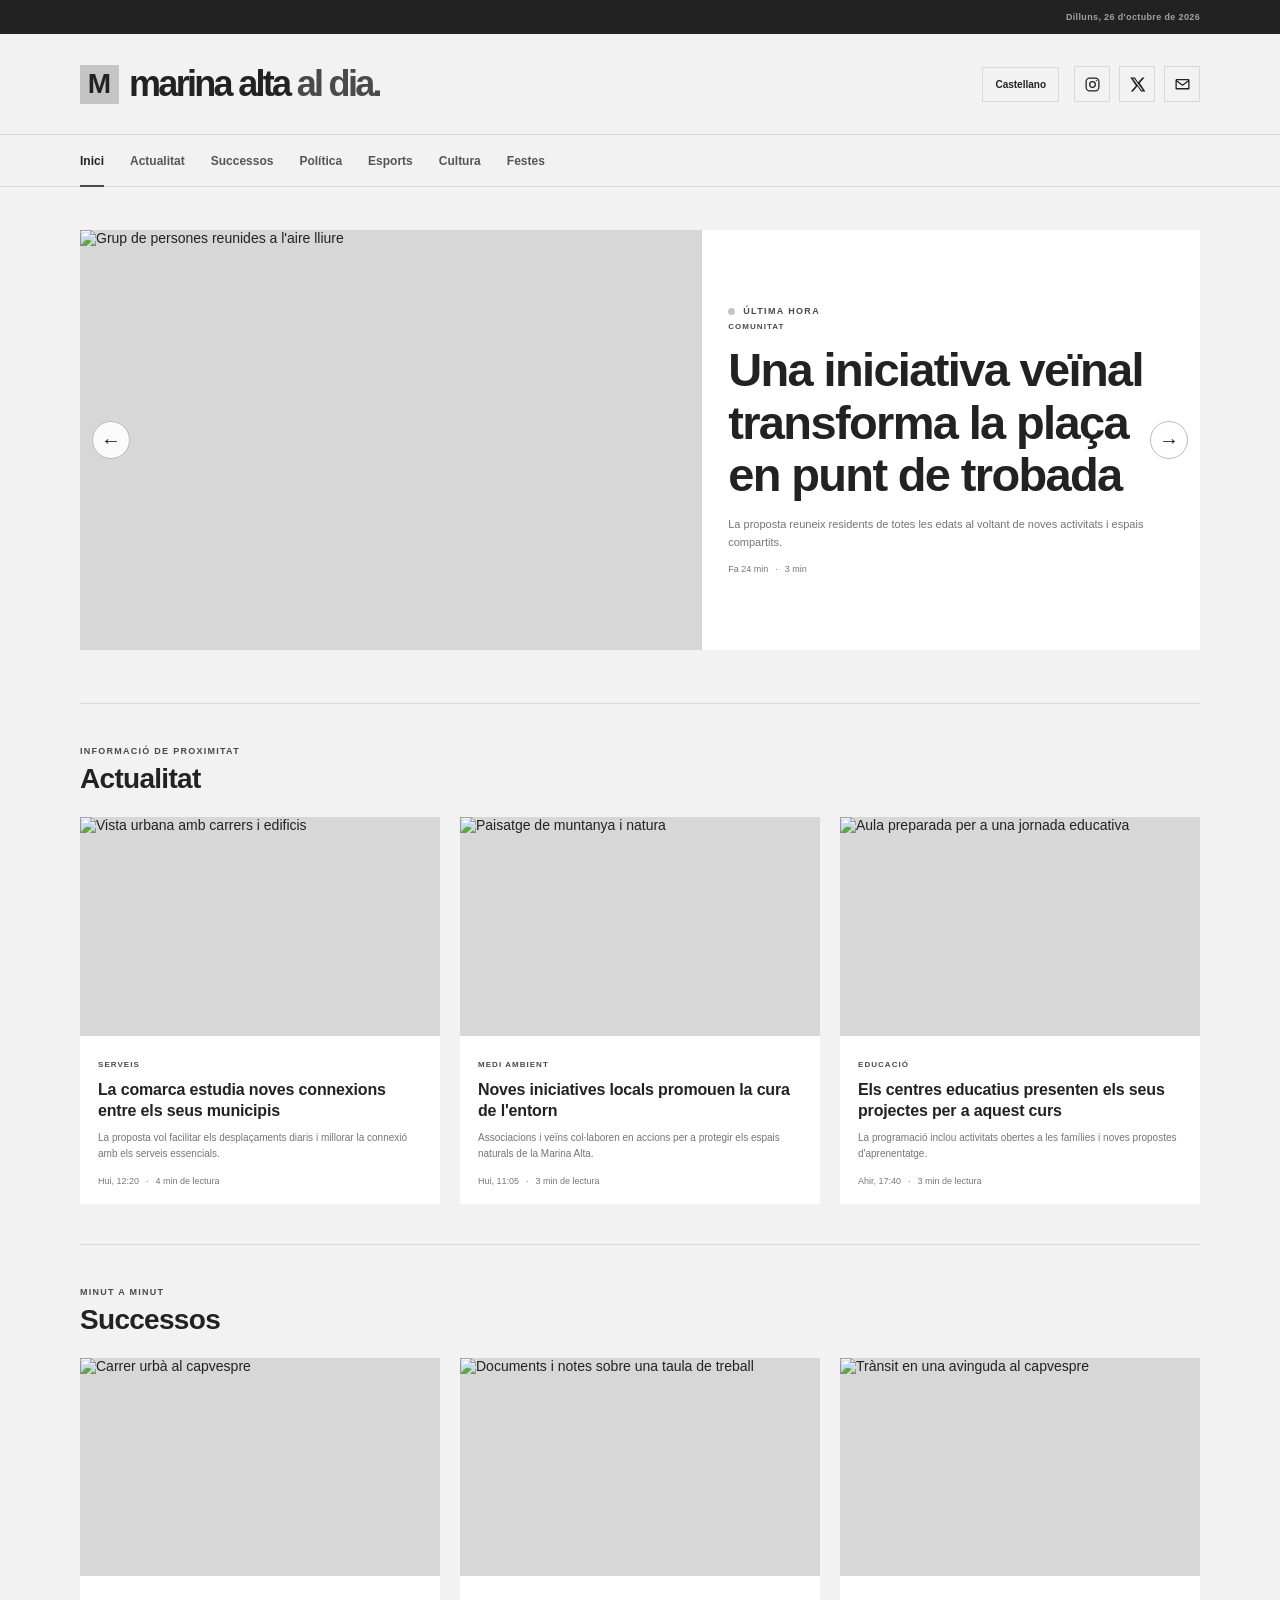
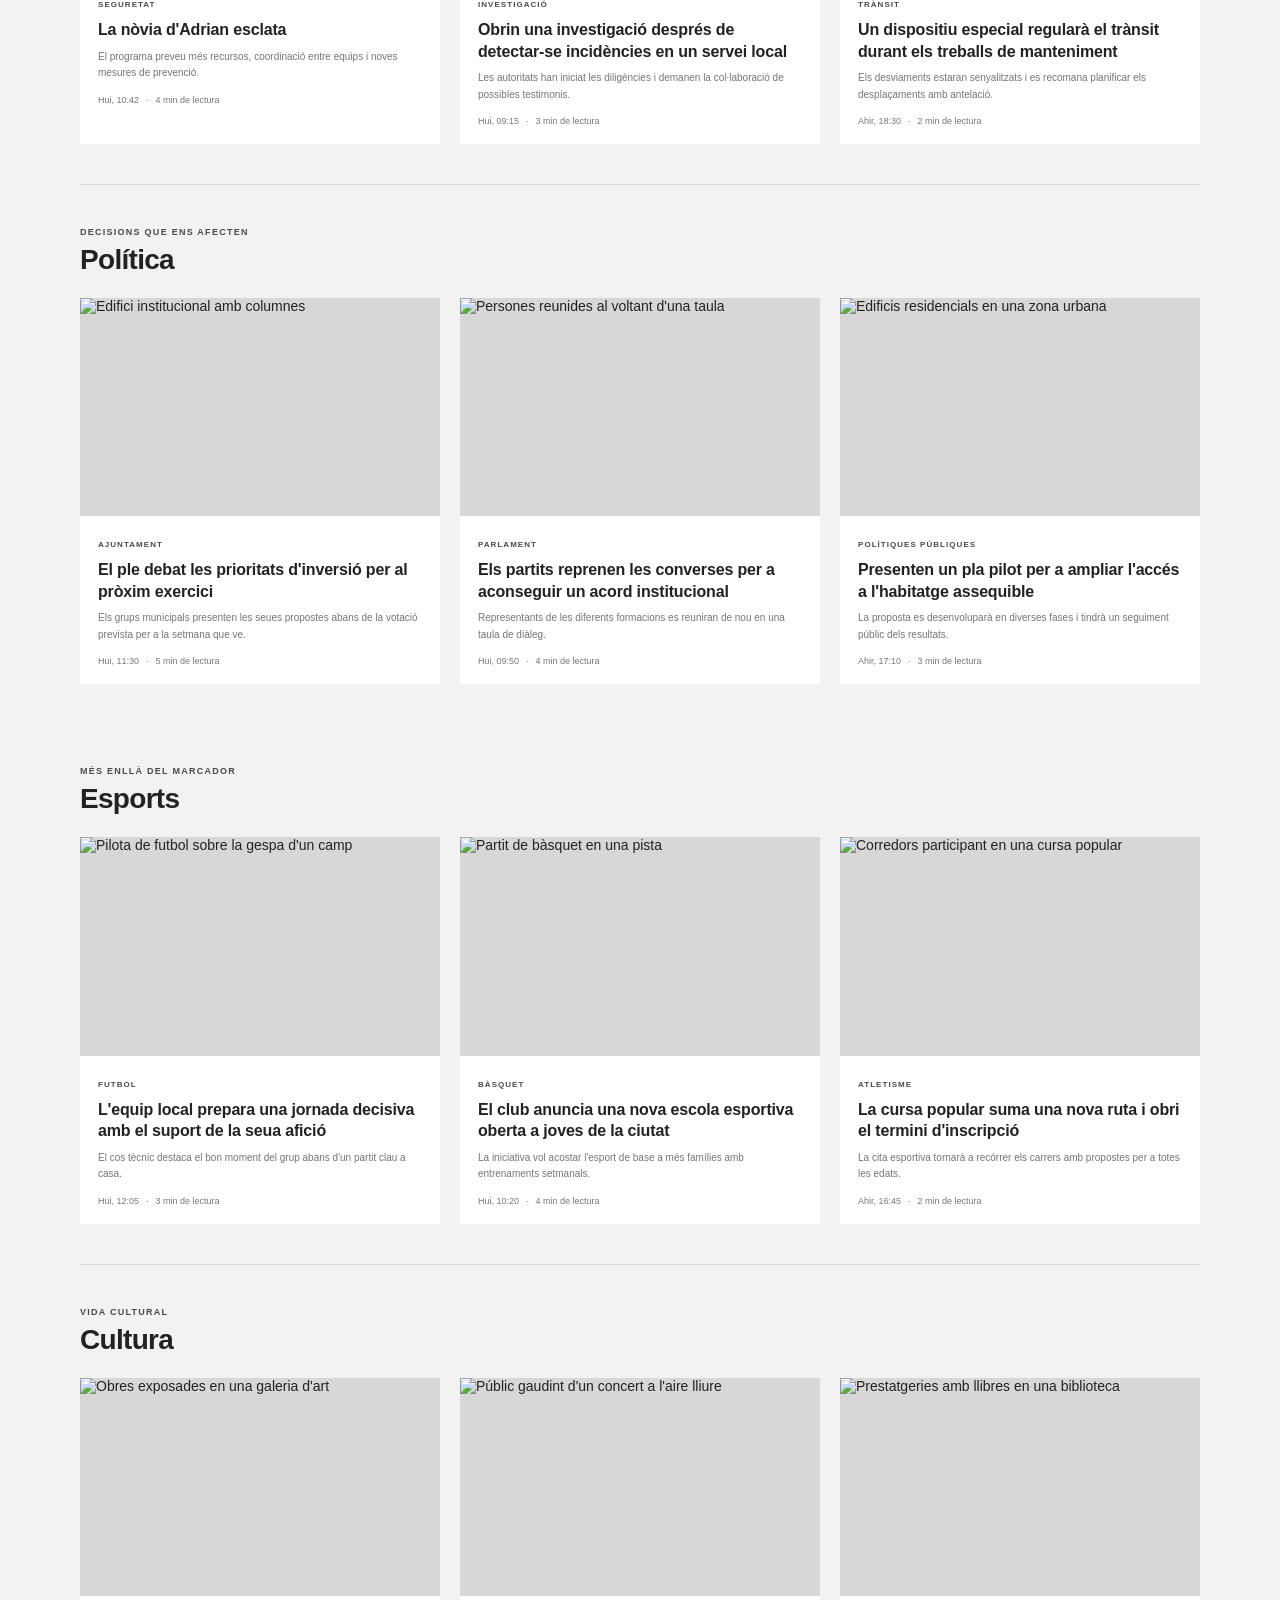
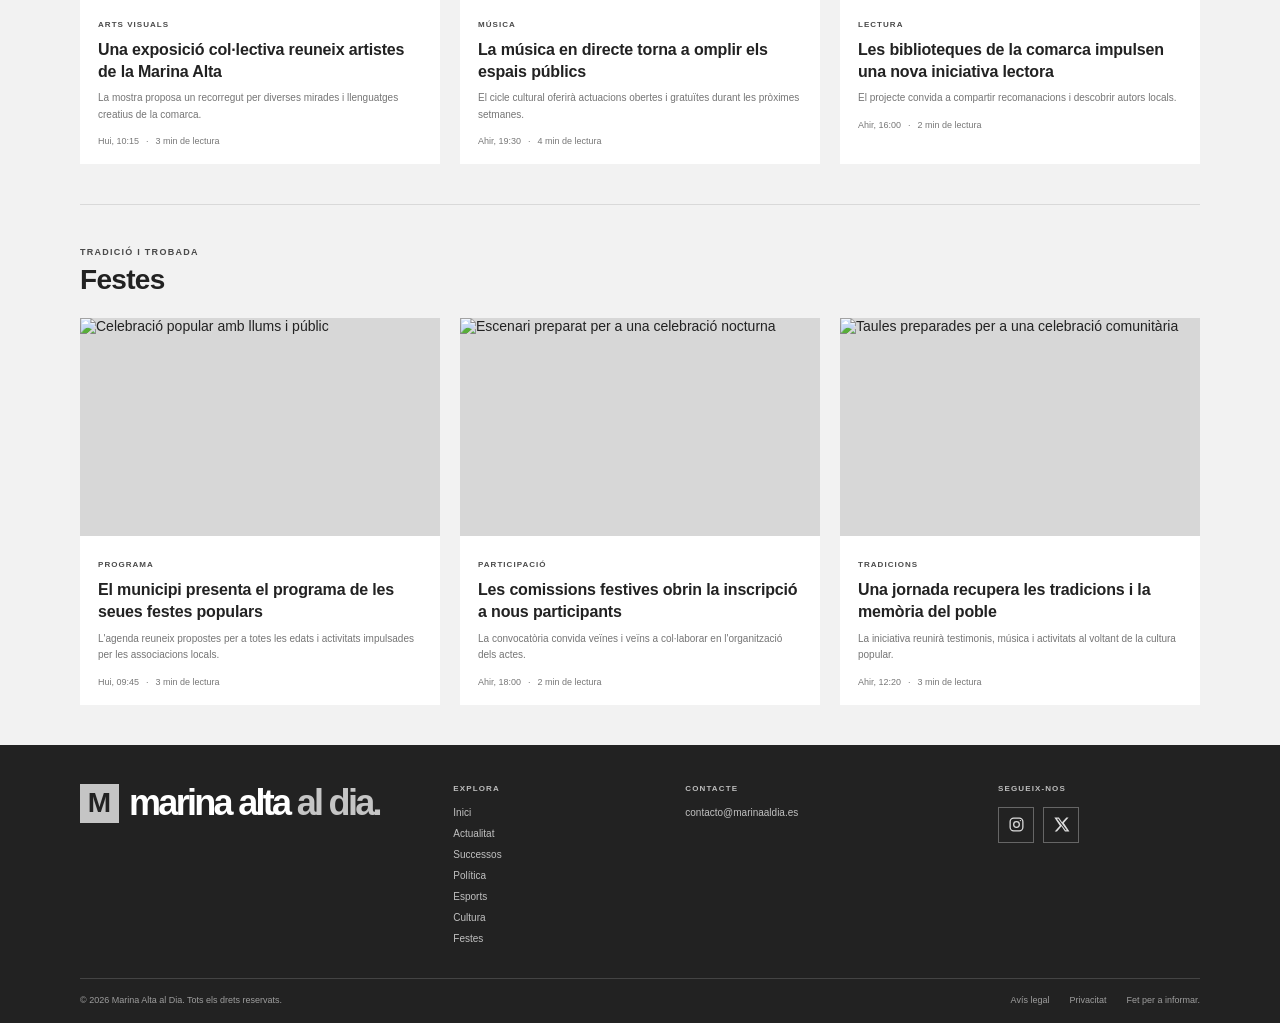
==== commit 22465d97: "Mejora movil" ====
--- a/index.html
+++ b/index.html
@@ -1,5 +1,5 @@
 <!doctype html>
-<html lang="es">
+<html lang="ca-valencia">
   <head>
     <meta charset="utf-8">
     <meta name="viewport" content="width=device-width, initial-scale=1">
@@ -11,7 +11,6 @@
   <body>
     <div class="topline">
       <div class="container topline-inner">
-        <span>INFORMACIÓN INDEPENDIENTE</span>
         <span class="edition">Lunes, 26 de octubre de 2026</span>
       </div>
     </div>
@@ -23,7 +22,7 @@
           <span class="brand-name">marina alta<span> al día.</span></span>
         </a>
         <div class="header-actions">
-          <button class="language-toggle" id="language-toggle" type="button" aria-label="Canviar a valencià">Valencià</button>
+          <button class="language-toggle" id="language-toggle" type="button" aria-label="Canvia a castellà">Castellano</button>
           <nav class="header-social" aria-label="Redes sociales">
             <a class="social-icon-link" href="https://www.instagram.com/" target="_blank" rel="noopener noreferrer" aria-label="Instagram" title="Instagram">
               <svg viewBox="0 0 24 24" aria-hidden="true" focusable="false"><rect x="3" y="3" width="18" height="18" rx="5"></rect><circle cx="12" cy="12" r="4"></circle><circle class="instagram-dot" cx="17.5" cy="6.5" r="1"></circle></svg>
@@ -32,7 +31,7 @@
               <svg viewBox="0 0 24 24" aria-hidden="true" focusable="false"><path d="M18.9 2H22l-6.8 7.8L23.2 22h-6.3L12 14.6 5.6 22H2.4l7.3-8.4L1.9 2h6.5l4.4 6.7L18.9 2Zm-1.1 18h1.7L7.4 3.9H5.6L17.8 20Z"></path></svg>
             </a>
             <a class="social-icon-link" href="mailto:contacto@marinaaldia.es" aria-label="Correo electrónico" title="Correo electrónico">
-              <svg viewBox="0 0 24 24" aria-hidden="true" focusable="false"><rect x="3" y="5" width="18" height="14" rx="2"></rect><path d="m4 7 8 6 8-6"></path></svg>
+              <svg class="email-icon" viewBox="0 0 24 24" aria-hidden="true" focusable="false"><path d="M3 6.5 12 13l9-6.5M4 5h16a1 1 0 0 1 1 1v12H3V6a1 1 0 0 1 1-1Z"></path></svg>
             </a>
           </nav>
         </div>
@@ -77,12 +76,17 @@
             </div>
           </div>
           <button class="carousel-control carousel-next" type="button" aria-label="Noticia siguiente">→</button>
+          <div class="carousel-pagination" role="group" aria-label="Selección de noticia">
+            <button class="carousel-dot-button" type="button" aria-label="Noticia 1" aria-current="true"></button>
+            <button class="carousel-dot-button" type="button" aria-label="Noticia 2"></button>
+            <button class="carousel-dot-button" type="button" aria-label="Noticia 3"></button>
+          </div>
         </div>
       </section>
 
       <section class="news-section" id="actualidad" aria-labelledby="actualidad-title">
         <div class="section-heading">
-          <div><span class="eyebrow">LA COMARCA, AL DÍA</span><h2 id="actualidad-title">Actualidad</h2></div>
+          <div><span class="eyebrow">INFORMACIÓN DE PROXIMIDAD</span><h2 id="actualidad-title">Actualidad</h2></div>
         </div>
         <div class="news-card-grid">
           <article class="news-card"><a class="news-card-image image-frame" href="mailto:contacto@marinaaldia.es?subject=Noticia%3A%20Transporte%20comarcal" aria-label="Leer noticia sobre transporte comarcal"><img src="https://images.unsplash.com/photo-1519501025264-65ba15a82390?auto=format&fit=crop&w=900&q=80" alt="Vista urbana con calles y edificios"></a><div class="story-content"><span class="story-category">SERVICIOS</span><h3><a href="mailto:contacto@marinaaldia.es?subject=Noticia%3A%20Transporte%20comarcal">La comarca estudia nuevas conexiones entre sus municipios</a></h3><p>La propuesta busca facilitar los desplazamientos diarios y mejorar la conexión con los servicios esenciales.</p><span class="story-meta">Hoy, 12:20 <span>·</span> 4 min de lectura</span></div></article>
@@ -93,7 +97,7 @@
 
       <section class="news-section" id="sucesos" aria-labelledby="sucesos-title">
         <div class="section-heading">
-          <div><span class="eyebrow">INFORMACIÓN CERCANA</span><h2 id="sucesos-title">Sucesos</h2></div>
+          <div><span class="eyebrow">MINUTO A MINUTO</span><h2 id="sucesos-title">Sucesos</h2></div>
         </div>
         <div class="news-card-grid">
           <article class="news-card">
@@ -141,7 +145,7 @@
       </section>
 
       <section class="news-section" id="cultura" aria-labelledby="cultura-title">
-        <div class="section-heading"><div><span class="eyebrow">CREACIÓN Y VIDA CULTURAL</span><h2 id="cultura-title">Cultura</h2></div></div>
+        <div class="section-heading"><div><span class="eyebrow">VIDA CULTURAL</span><h2 id="cultura-title">Cultura</h2></div></div>
         <div class="news-card-grid">
           <article class="news-card"><a class="news-card-image image-frame" href="mailto:contacto@marinaaldia.es?subject=Noticia%3A%20Exposici%C3%B3n" aria-label="Leer noticia sobre una exposición"><img src="https://images.unsplash.com/photo-1577083552431-6e5fd01aa342?auto=format&fit=crop&w=900&q=80" alt="Obras expuestas en una galería de arte"></a><div class="story-content"><span class="story-category">ARTES VISUALES</span><h3><a href="mailto:contacto@marinaaldia.es?subject=Noticia%3A%20Exposici%C3%B3n">Una exposición colectiva reúne a artistas de la Marina Alta</a></h3><p>La muestra propone un recorrido por distintas miradas y lenguajes creativos de la comarca.</p><span class="story-meta">Hoy, 10:15 <span>·</span> 3 min de lectura</span></div></article>
           <article class="news-card"><a class="news-card-image image-frame" href="mailto:contacto@marinaaldia.es?subject=Noticia%3A%20M%C3%BAsica" aria-label="Leer noticia sobre música"><img src="https://images.unsplash.com/photo-1501386761578-eac5c94b800a?auto=format&fit=crop&w=900&q=80" alt="Público disfrutando de un concierto al aire libre"></a><div class="story-content"><span class="story-category">MÚSICA</span><h3><a href="mailto:contacto@marinaaldia.es?subject=Noticia%3A%20M%C3%BAsica">La música en directo vuelve a llenar los espacios públicos</a></h3><p>El ciclo cultural ofrecerá actuaciones abiertas y gratuitas durante las próximas semanas.</p><span class="story-meta">Ayer, 19:30 <span>·</span> 4 min de lectura</span></div></article>
--- a/styles.css
+++ b/styles.css
@@ -20,7 +20,7 @@
 .container { width: min(1120px, calc(100% - 64px)); margin-inline: auto; }
 
 .topline { height: 34px; background: #222; color: #c4c4c4; font-size: 9px; font-weight: 600; letter-spacing: .14em; }
-.topline-inner { display: flex; height: 100%; align-items: center; justify-content: space-between; }
+.topline-inner { display: flex; height: 100%; align-items: center; justify-content: flex-end; }
 .edition { color: #a0a0a0; letter-spacing: .04em; }
 .site-header { background: var(--paper); }
 .header-main { height: 100px; display: flex; align-items: center; justify-content: space-between; }
@@ -32,6 +32,7 @@
 .social-icon-link:hover { transform: translateY(-2px); background: var(--ink); color: var(--white); }
 .social-icon-link svg { width: 17px; height: 17px; fill: none; stroke: currentColor; stroke-width: 1.8; }
 .social-icon-link svg path { fill: currentColor; stroke: none; }
+.social-icon-link svg.email-icon path { fill: none; stroke: currentColor; stroke-linecap: round; stroke-linejoin: round; }
 .social-icon-link svg .instagram-dot { fill: currentColor; stroke: none; }
 .brand { display: inline-flex; align-items: center; gap: 10px; }
 .brand-mark { display: grid; width: 39px; height: 39px; place-items: center; background: var(--accent-soft); color: var(--ink); font-family: var(--serif); font-size: 28px; font-weight: 800; }
@@ -77,6 +78,9 @@
 .carousel-control:hover { background: var(--ink); color: var(--white); }
 .carousel-previous { left: 12px; }
 .carousel-next { right: 12px; }
+.carousel-pagination { display: none; }
+.carousel-dot-button { width: 8px; height: 8px; padding: 0; border: 0; border-radius: 50%; background: #bcbcbc; cursor: pointer; }
+.carousel-dot-button[aria-current="true"] { background: var(--ink); }
 .image-index { position: absolute; right: 11px; bottom: 10px; color: var(--white); font-family: var(--serif); font-size: 20px; font-weight: 700; text-shadow: 0 1px 4px #0008; }
 .story-content { align-self: center; padding: 26px; }
 .story-category { color: var(--accent); font-size: 8px; font-weight: 700; letter-spacing: .13em; }
@@ -111,8 +115,13 @@
 .footer-bottom { display: flex; justify-content: space-between; gap: 20px; padding-top: 16px; border-top: 1px solid #444; color: #9e9e9e; font-size: 9px; }
 .footer-bottom div { display: flex; flex-wrap: wrap; gap: 20px; }
 
+@media (max-width: 900px) {
+  .news-card-grid { grid-template-columns: repeat(2, minmax(0, 1fr)); }
+  .footer-main { grid-template-columns: repeat(2, minmax(0, 1fr)); }
+}
+
 @media (max-width: 760px) {
-  .container { width: min(100% - 40px, 560px); }
+  .container { width: calc(100% - 40px); }
   .topline { font-size: 8px; }
   .edition { font-size: 8px; }
   .header-main { height: 80px; }
@@ -128,14 +137,17 @@
   .lead-copy h2 { max-width: 560px; font-size: 38px; }
   .lead-summary { max-width: 550px; }
   .news-section { padding: 34px 0; }
-  .story-content h2 { max-width: 560px; font-size: 38px; }
+  .story-card .story-content h2 { max-width: 560px; font-size: 28px; }
+  .carousel-viewport { touch-action: pan-y; }
+  .carousel-control { display: none; }
+  .carousel-pagination { display: flex; justify-content: center; gap: 10px; padding-top: 14px; }
   .story-content { padding: 16px; }
   .story-content h3 { font-size: 16px; }
   .story-content p { font-size: 10px; }
   .news-card-grid { gap: 13px; }
   .news-card .story-content { padding: 13px 12px 15px; }
   .news-card .story-content h3 { font-size: 15px; }
-  .footer-main { grid-template-columns: 1.3fr 1fr 1.3fr; row-gap: 28px; }
+  .footer-main { row-gap: 28px; }
   .footer-brand { grid-column: 1 / -1; }
   .footer-bottom { flex-direction: column; }
 }
@@ -143,11 +155,10 @@
 @media (max-width: 480px) {
   .container { width: calc(100% - 32px); }
   .topline-inner { gap: 10px; }
-  .topline-inner > span:first-child { max-width: 145px; line-height: 1.2; }
   .header-main { height: 72px; }
   .brand { gap: 6px; }
   .brand-mark { width: 30px; height: 30px; font-size: 21px; }
-  .brand-name { font-size: 20px; letter-spacing: -.05em; }
+  .brand-name { font-size: clamp(17px, 5.2vw, 20px); letter-spacing: -.05em; }
   .nav-inner { gap: 0 14px; }
   .header-actions { gap: 7px; }
   .header-social { gap: 5px; }
@@ -155,12 +166,10 @@
   .social-icon-link svg { width: 15px; height: 15px; }
   .language-toggle { padding: 8px 6px; font-size: 8px; }
   .lead-copy h2, .story-content h2 { font-size: 34px; }
+  .story-card .story-content h2 { font-size: 25px; line-height: 1.2; }
   .section-heading { align-items: flex-start; }
   .section-heading h2 { font-size: 25px; }
   .text-link { max-width: 106px; padding-top: 19px; font-size: 9px; line-height: 1.5; }
-  .carousel-control { width: 30px; height: 30px; font-size: 17px; }
-  .carousel-previous { left: 8px; }
-  .carousel-next { right: 8px; }
   .story-card { min-height: auto; grid-template-columns: 1fr; }
   .story-image { min-height: 0; aspect-ratio: 1.65; }
   .story-content { padding: 15px; }
@@ -168,10 +177,10 @@
   .story-content p { display: block; }
   .story-meta { gap: 5px; font-size: 8px; }
   .news-card-grid { grid-template-columns: 1fr; gap: 14px; }
-  .news-card { display: grid; grid-template-columns: 38% 1fr; }
-  .news-card-image { min-height: 100%; aspect-ratio: auto; }
+  .news-card { display: flex; }
+  .news-card-image { min-height: 0; aspect-ratio: 1.65; }
   .news-card .story-content { padding: 13px; }
-  .news-card .story-content p { display: none; }
+  .news-card .story-content p { display: block; }
   .footer-main { grid-template-columns: 1fr 1fr; gap: 25px 15px; }
   .footer-brand { grid-column: 1 / -1; }
   .footer-column:nth-child(4) { grid-column: 2; }
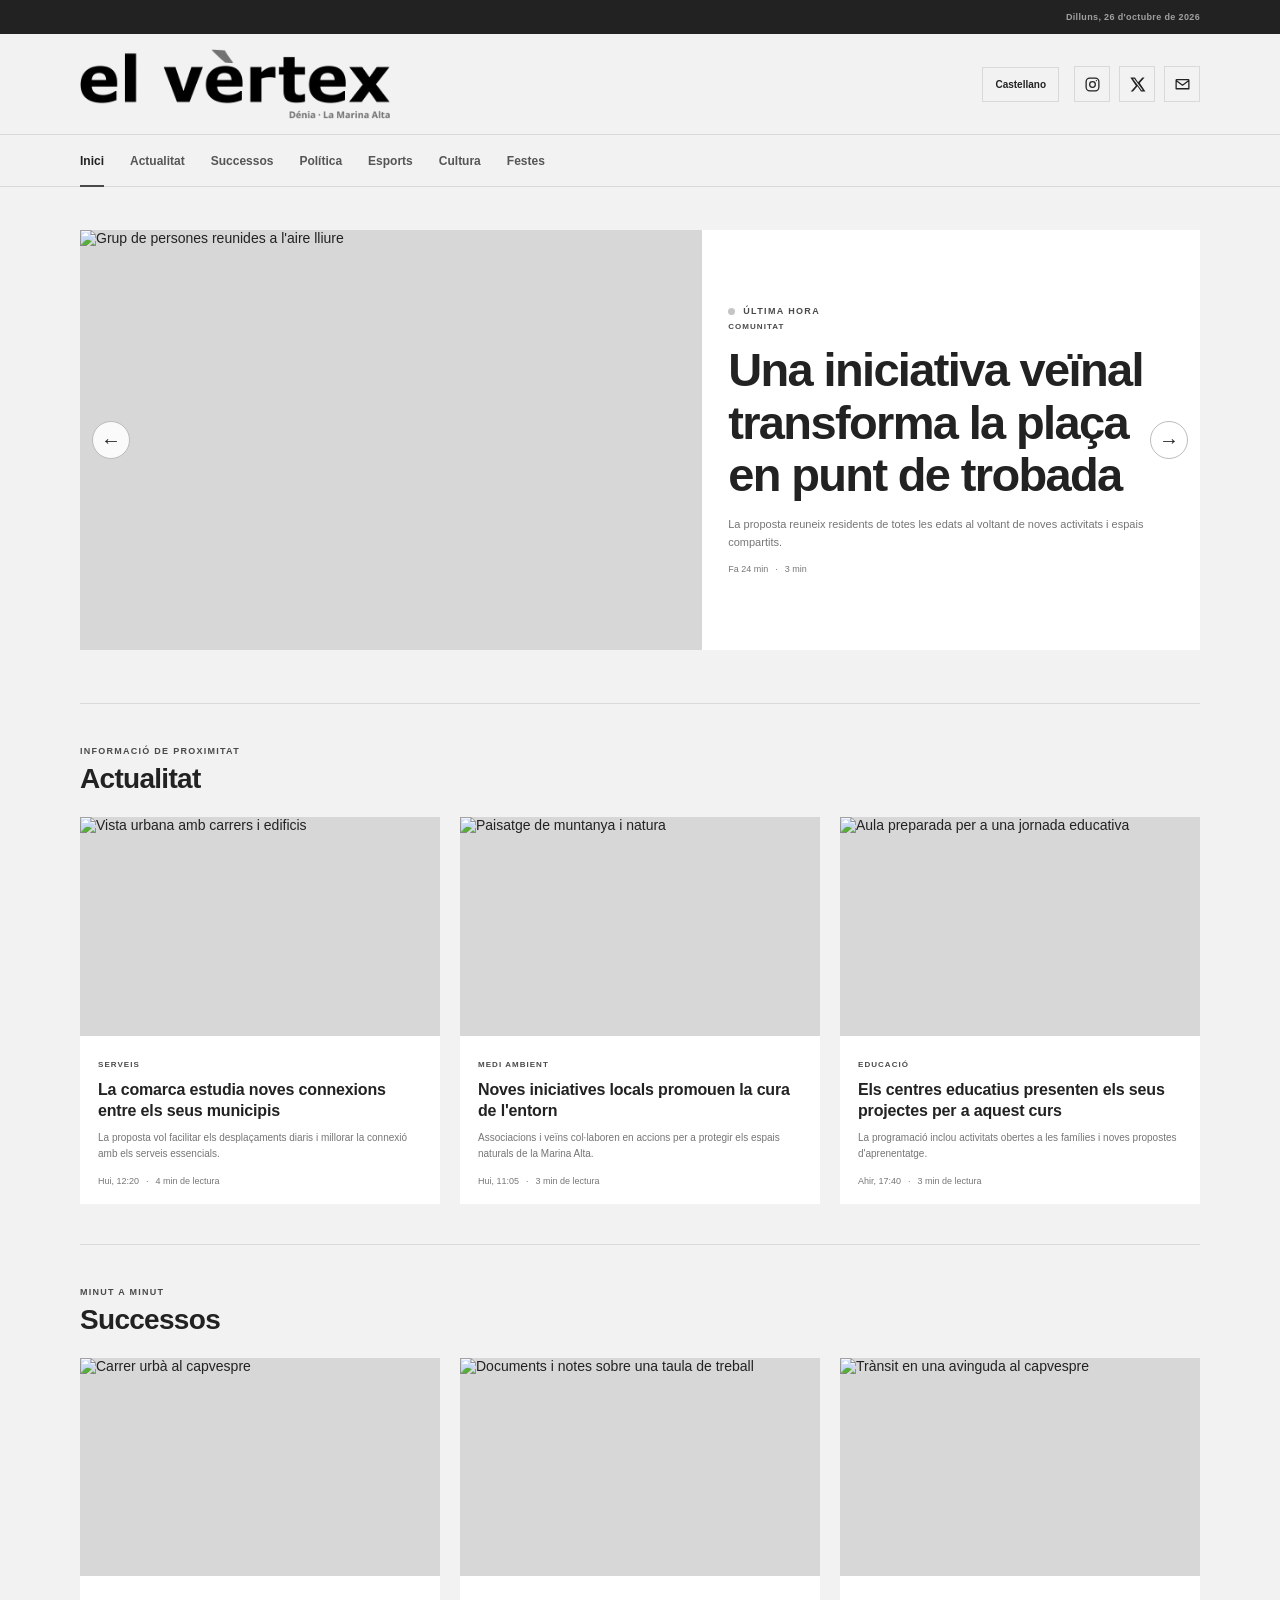
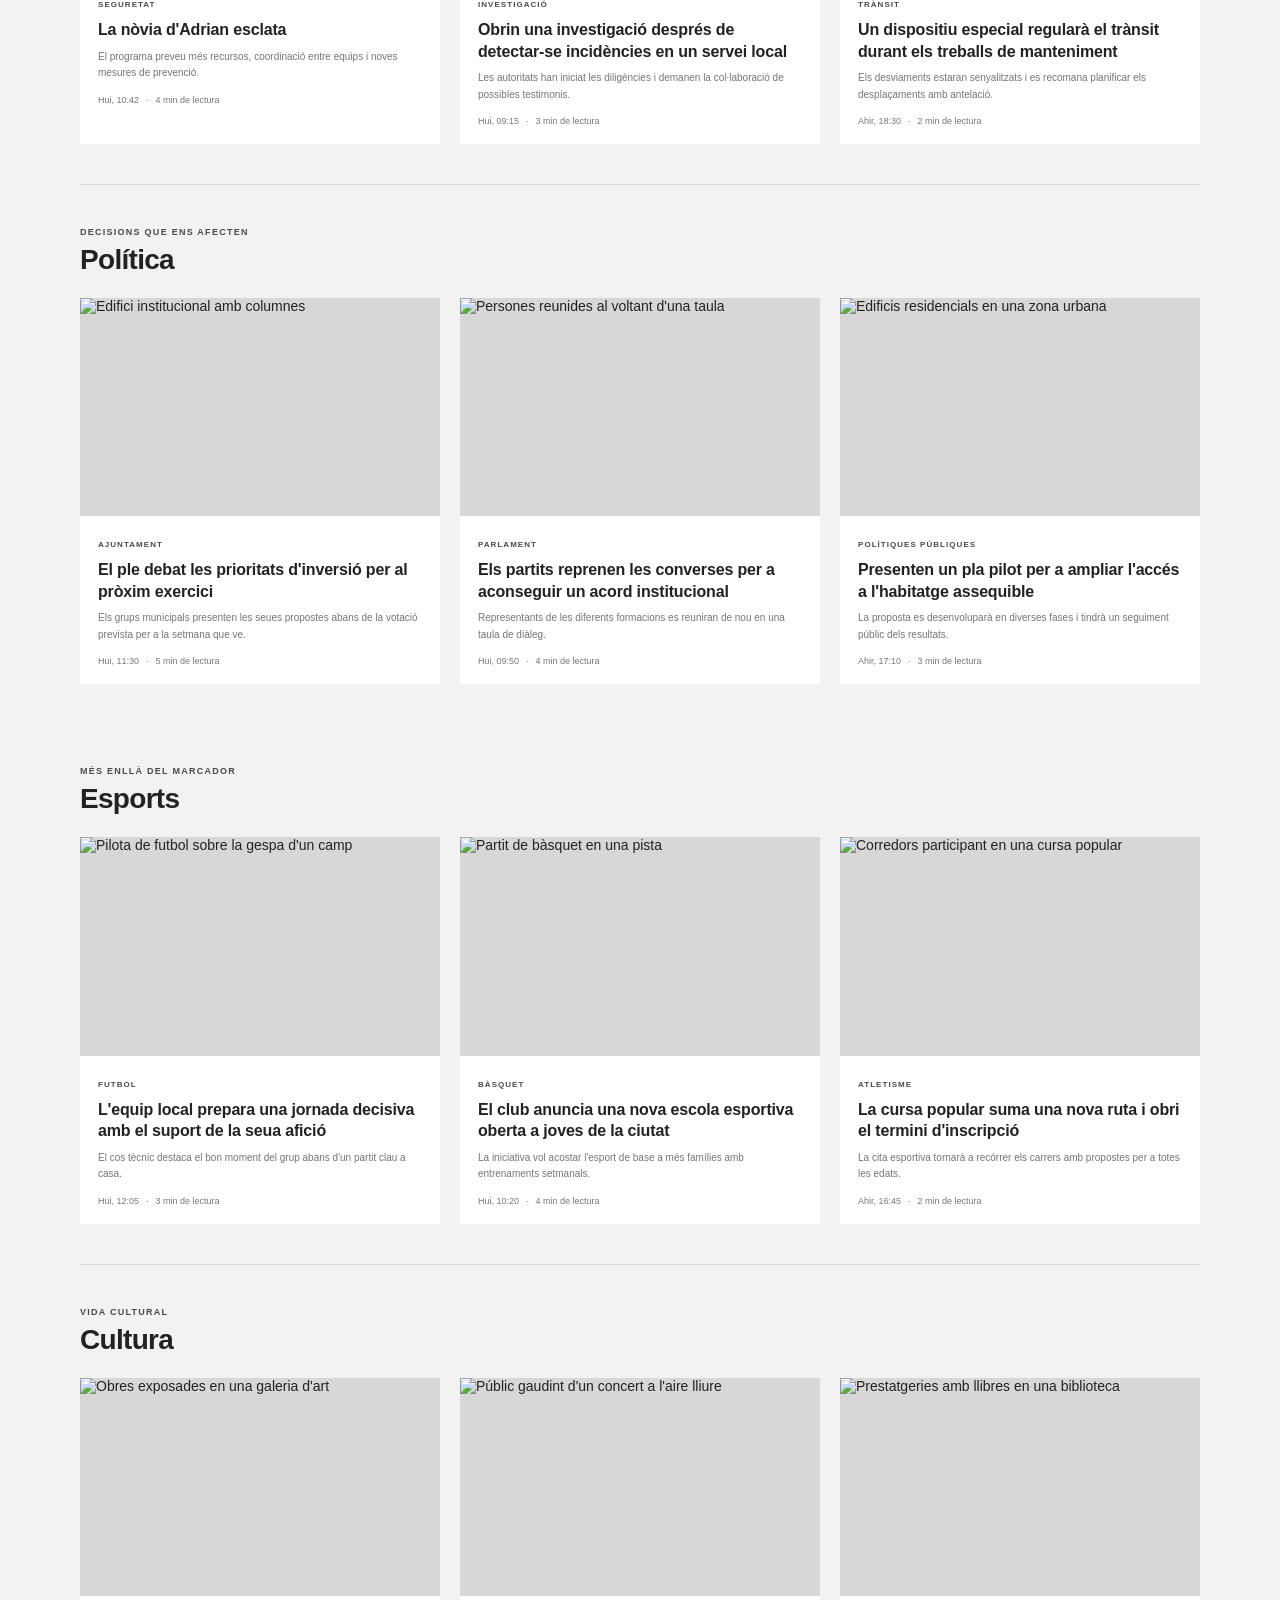
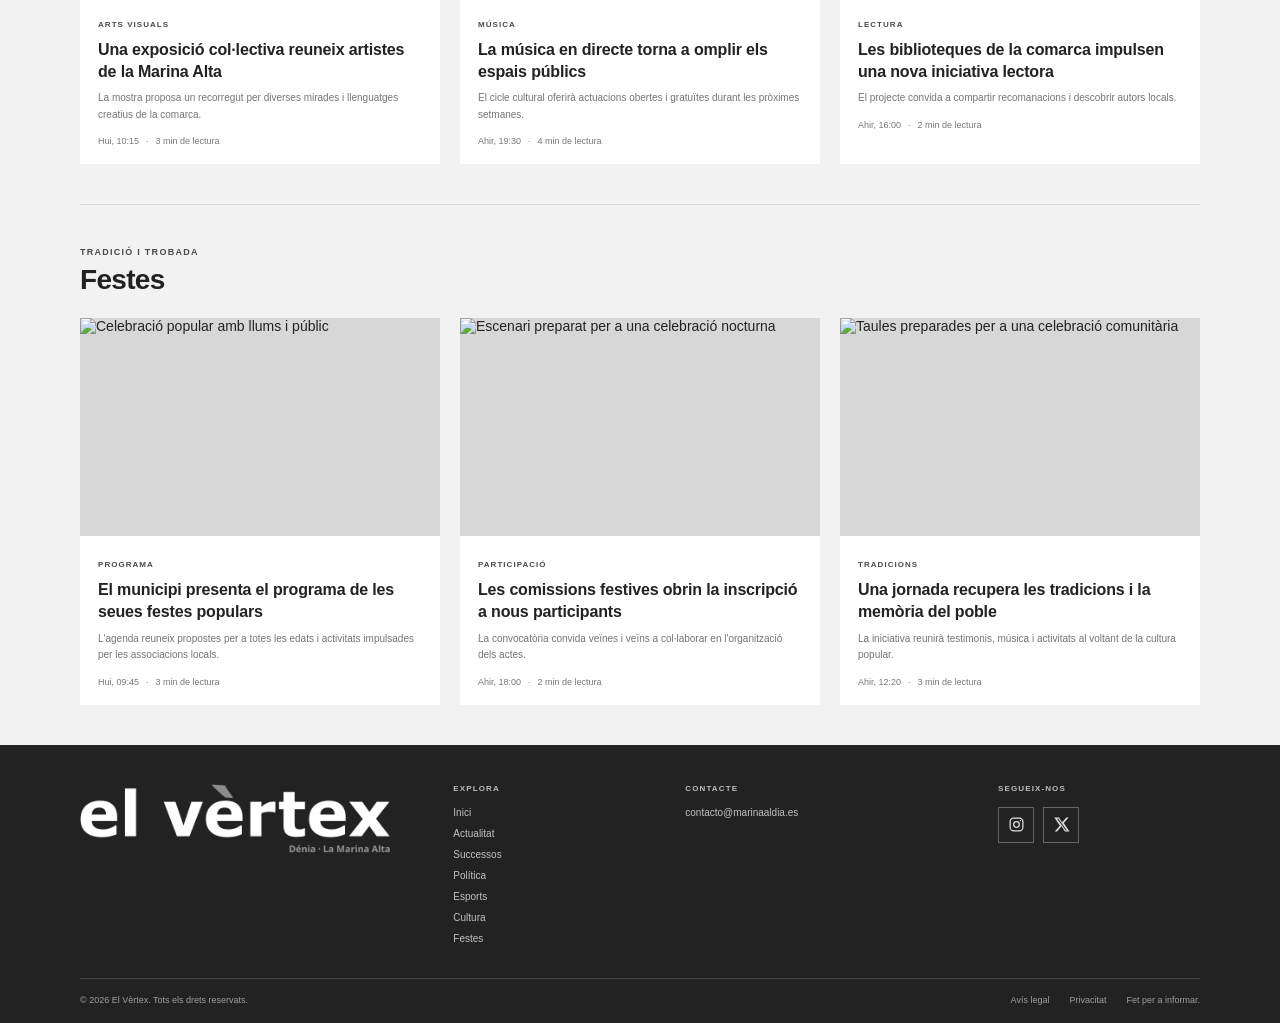
==== commit 63d03b91: "Logo" ====
--- a/index.html
+++ b/index.html
@@ -4,8 +4,8 @@
     <meta charset="utf-8">
     <meta name="viewport" content="width=device-width, initial-scale=1">
     <meta name="theme-color" content="#f2f2f2">
-    <meta name="description" content="Marina Alta al Día: noticias de actualidad, sucesos, política, deportes, cultura y fiestas de la Marina Alta, Alicante.">
-    <title>Marina Alta al Día — La actualidad, de frente</title>
+    <meta name="description" content="El Vèrtex: noticias de actualidad, sucesos, política, deportes, cultura y fiestas de la Marina Alta, Alicante.">
+    <title>El Vèrtex — Actualidad, de frente</title>
     <link rel="stylesheet" href="styles.css">
   </head>
   <body>
@@ -17,9 +17,8 @@
 
     <header class="site-header">
       <div class="container header-main">
-        <a class="brand" href="#inicio" aria-label="Marina Alta al Día, ir al inicio">
-          <span class="brand-mark" aria-hidden="true">M</span>
-          <span class="brand-name">marina alta<span> al día.</span></span>
+        <a class="brand" href="#inicio" aria-label="El Vèrtex, ir al inicio">
+          <img class="brand-logo" src="assets/el_vèrtex_logo_1.png" alt="El Vèrtex">
         </a>
         <div class="header-actions">
           <button class="language-toggle" id="language-toggle" type="button" aria-label="Canvia a castellà">Castellano</button>
@@ -27,7 +26,7 @@
             <a class="social-icon-link" href="https://www.instagram.com/" target="_blank" rel="noopener noreferrer" aria-label="Instagram" title="Instagram">
               <svg viewBox="0 0 24 24" aria-hidden="true" focusable="false"><rect x="3" y="3" width="18" height="18" rx="5"></rect><circle cx="12" cy="12" r="4"></circle><circle class="instagram-dot" cx="17.5" cy="6.5" r="1"></circle></svg>
             </a>
-            <a class="social-icon-link" href="https://x.com/" target="_blank" rel="noopener noreferrer" aria-label="X" title="X">
+            <a class="social-icon-link" href="https://x.com/elvertex_" target="_blank" rel="noopener noreferrer" aria-label="X" title="X">
               <svg viewBox="0 0 24 24" aria-hidden="true" focusable="false"><path d="M18.9 2H22l-6.8 7.8L23.2 22h-6.3L12 14.6 5.6 22H2.4l7.3-8.4L1.9 2h6.5l4.4 6.7L18.9 2Zm-1.1 18h1.7L7.4 3.9H5.6L17.8 20Z"></path></svg>
             </a>
             <a class="social-icon-link" href="mailto:contacto@marinaaldia.es" aria-label="Correo electrónico" title="Correo electrónico">
@@ -166,12 +165,12 @@
     <footer class="site-footer">
       <div class="container">
         <div class="footer-main">
-          <div class="footer-brand"><a class="brand brand-light" href="#inicio"><span class="brand-mark" aria-hidden="true">M</span><span class="brand-name">marina alta<span> al día.</span></span></a></div>
+          <div class="footer-brand"><a class="brand brand-light" href="#inicio" aria-label="El Vèrtex, ir al inicio"><img class="brand-logo" src="assets/el_vèrtex_logo_1.png" alt="El Vèrtex"></a></div>
           <div class="footer-column"><span class="footer-title">EXPLORA</span><a href="#inicio">Inicio</a><a href="#actualidad">Actualidad</a><a href="#sucesos">Sucesos</a><a href="#politica">Política</a><a href="#deportes">Deportes</a><a href="#cultura">Cultura</a><a href="#fiestas">Fiestas</a></div>
           <div class="footer-column"><span class="footer-title">CONTACTO</span><a href="mailto:contacto@marinaaldia.es">contacto@marinaaldia.es</a></div>
-          <div class="footer-column"><span class="footer-title">SÍGUENOS</span><div class="header-social footer-social-links"><a class="social-icon-link" href="https://www.instagram.com/" target="_blank" rel="noopener noreferrer" aria-label="Instagram" title="Instagram"><svg viewBox="0 0 24 24" aria-hidden="true" focusable="false"><rect x="3" y="3" width="18" height="18" rx="5"></rect><circle cx="12" cy="12" r="4"></circle><circle class="instagram-dot" cx="17.5" cy="6.5" r="1"></circle></svg></a><a class="social-icon-link" href="https://x.com/" target="_blank" rel="noopener noreferrer" aria-label="X" title="X"><svg viewBox="0 0 24 24" aria-hidden="true" focusable="false"><path d="M18.9 2H22l-6.8 7.8L23.2 22h-6.3L12 14.6 5.6 22H2.4l7.3-8.4L1.9 2h6.5l4.4 6.7L18.9 2Zm-1.1 18h1.7L7.4 3.9H5.6L17.8 20Z"></path></svg></a></div></div>
+          <div class="footer-column"><span class="footer-title">SÍGUENOS</span><div class="header-social footer-social-links"><a class="social-icon-link" href="https://www.instagram.com/" target="_blank" rel="noopener noreferrer" aria-label="Instagram" title="Instagram"><svg viewBox="0 0 24 24" aria-hidden="true" focusable="false"><rect x="3" y="3" width="18" height="18" rx="5"></rect><circle cx="12" cy="12" r="4"></circle><circle class="instagram-dot" cx="17.5" cy="6.5" r="1"></circle></svg></a><a class="social-icon-link" href="https://x.com/elvertex_" target="_blank" rel="noopener noreferrer" aria-label="X" title="X"><svg viewBox="0 0 24 24" aria-hidden="true" focusable="false"><path d="M18.9 2H22l-6.8 7.8L23.2 22h-6.3L12 14.6 5.6 22H2.4l7.3-8.4L1.9 2h6.5l4.4 6.7L18.9 2Zm-1.1 18h1.7L7.4 3.9H5.6L17.8 20Z"></path></svg></a></div></div>
         </div>
-        <div class="footer-bottom"><span>© 2026 Marina Alta al Día. Todos los derechos reservados.</span><div><a href="mailto:contacto@marinaaldia.es?subject=Aviso%20legal">Aviso legal</a><a href="mailto:contacto@marinaaldia.es?subject=Privacidad">Privacidad</a><span>Hecho para informar.</span></div></div>
+        <div class="footer-bottom"><span>© 2026 El Vèrtex. Todos los derechos reservados.</span><div><a href="mailto:contacto@marinaaldia.es?subject=Aviso%20legal">Aviso legal</a><a href="mailto:contacto@marinaaldia.es?subject=Privacidad">Privacidad</a><span>Hecho para informar.</span></div></div>
       </div>
     </footer>
     <script src="app.js"></script>
--- a/styles.css
+++ b/styles.css
@@ -34,10 +34,8 @@
 .social-icon-link svg path { fill: currentColor; stroke: none; }
 .social-icon-link svg.email-icon path { fill: none; stroke: currentColor; stroke-linecap: round; stroke-linejoin: round; }
 .social-icon-link svg .instagram-dot { fill: currentColor; stroke: none; }
-.brand { display: inline-flex; align-items: center; gap: 10px; }
-.brand-mark { display: grid; width: 39px; height: 39px; place-items: center; background: var(--accent-soft); color: var(--ink); font-family: var(--serif); font-size: 28px; font-weight: 800; }
-.brand-name { font-size: 36px; font-weight: 700; letter-spacing: -.075em; line-height: 1; }
-.brand-name span { color: var(--accent); }
+.brand { display: inline-flex; align-items: center; }
+.brand-logo { display: block; width: min(310px, 38vw); height: auto; object-fit: contain; }
 .main-nav { border-top: 1px solid var(--line); border-bottom: 1px solid var(--line); }
 .nav-inner { display: flex; align-items: center; gap: 26px; height: 51px; }
 .nav-link { position: relative; display: flex; height: 100%; align-items: center; color: #555; font-size: 12px; font-weight: 600; transition: color .2s; }
@@ -103,9 +101,7 @@
 
 .site-footer { padding: 39px 0 18px; background: #222; color: #d9d9d9; }
 .footer-main { display: grid; grid-template-columns: 1.7fr 1fr 1.4fr 1fr; gap: 30px; padding-bottom: 34px; }
-.brand-light .brand-mark { background: var(--accent-soft); }
-.brand-light .brand-name { color: var(--white); }
-.brand-light .brand-name span { color: #c5c5c5; }
+.brand-light .brand-logo { filter: invert(1); }
 .footer-brand p { margin: 14px 0 0; color: #aaa; font-family: var(--serif); font-size: 13px; line-height: 1.55; }
 .footer-column { display: flex; flex-direction: column; align-items: flex-start; gap: 10px; color: #c1c1c1; font-size: 10px; }
 .footer-social-links .social-icon-link { border-color: #666; color: #ddd; }
@@ -125,8 +121,6 @@
   .topline { font-size: 8px; }
   .edition { font-size: 8px; }
   .header-main { height: 80px; }
-  .brand-mark { width: 34px; height: 34px; font-size: 24px; }
-  .brand-name { font-size: 31px; }
   .language-toggle { padding: 10px 8px; font-size: 9px; }
   .nav-inner { flex-wrap: wrap; justify-content: flex-start; gap: 0 20px; height: auto; min-height: 47px; padding-block: 4px; }
   .nav-link { flex: 0 0 auto; font-size: 11px; }
@@ -156,9 +150,6 @@
   .container { width: calc(100% - 32px); }
   .topline-inner { gap: 10px; }
   .header-main { height: 72px; }
-  .brand { gap: 6px; }
-  .brand-mark { width: 30px; height: 30px; font-size: 21px; }
-  .brand-name { font-size: clamp(17px, 5.2vw, 20px); letter-spacing: -.05em; }
   .nav-inner { gap: 0 14px; }
   .header-actions { gap: 7px; }
   .header-social { gap: 5px; }
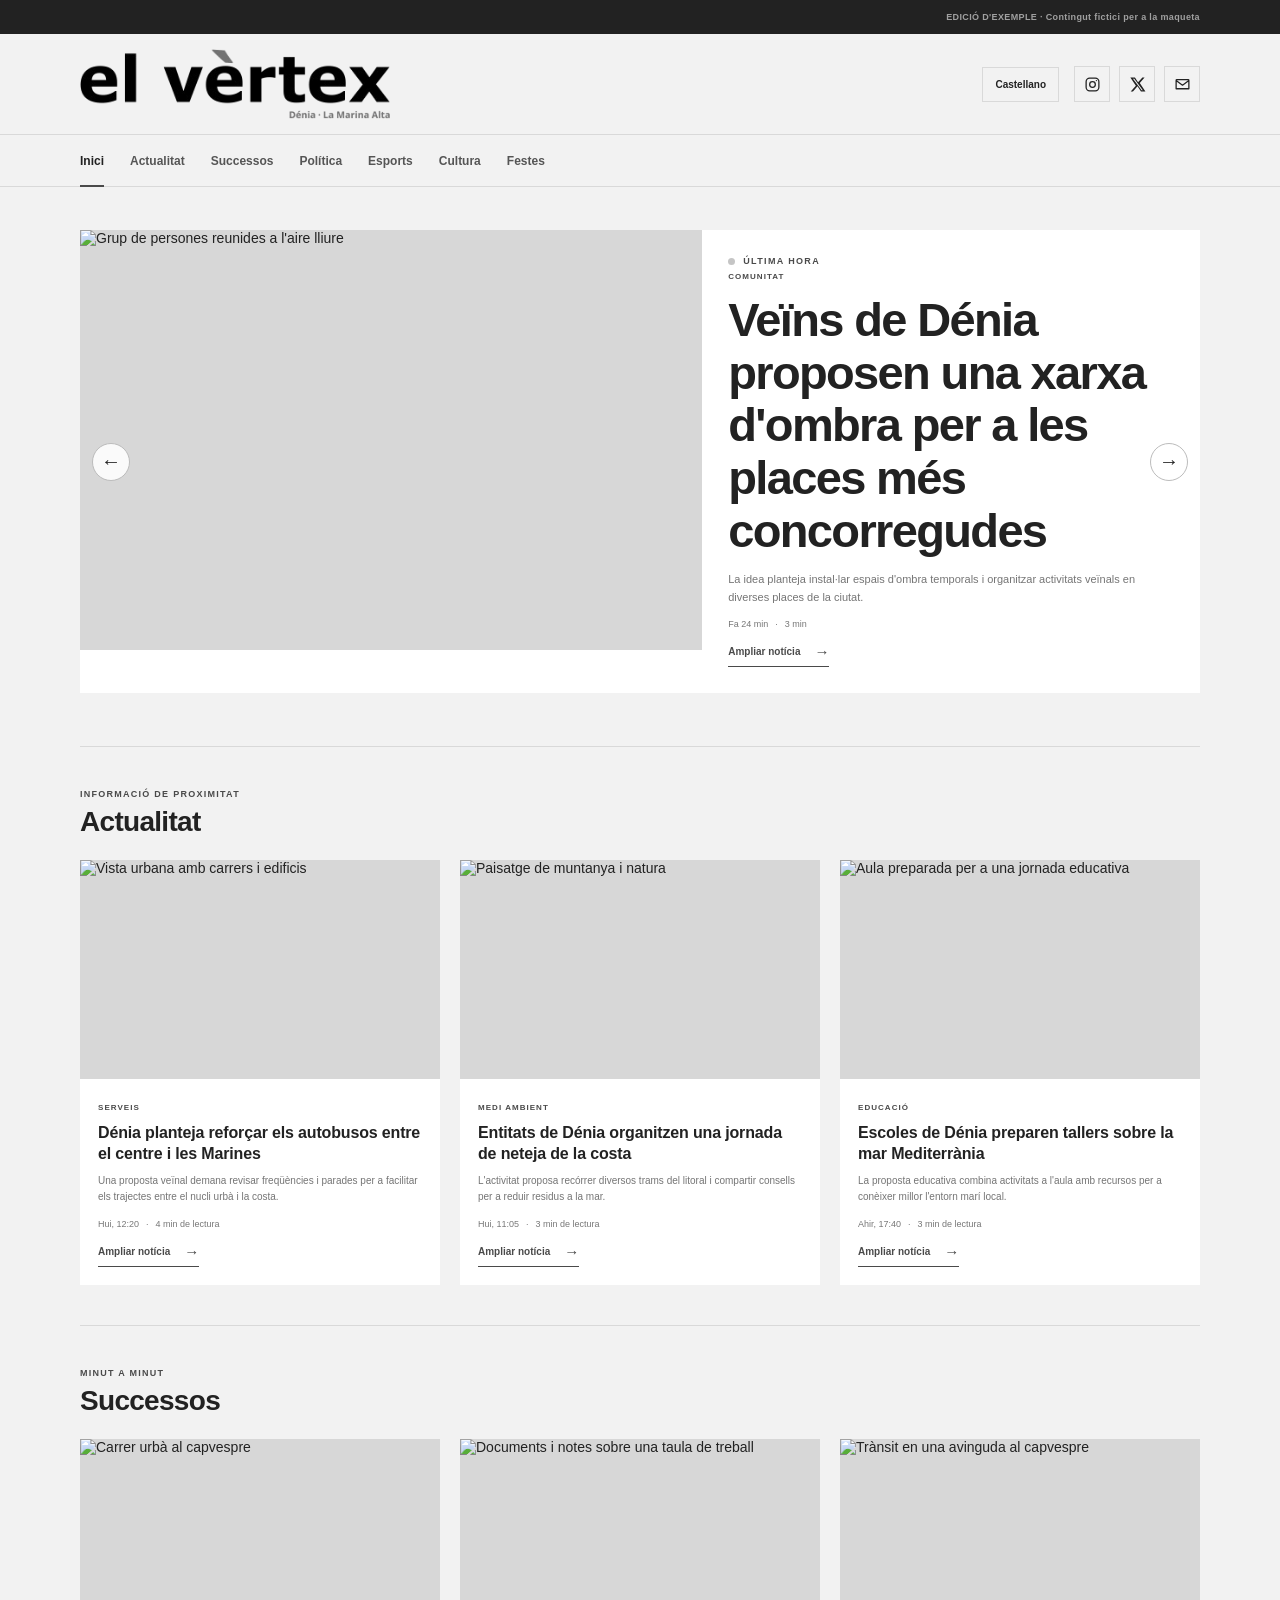
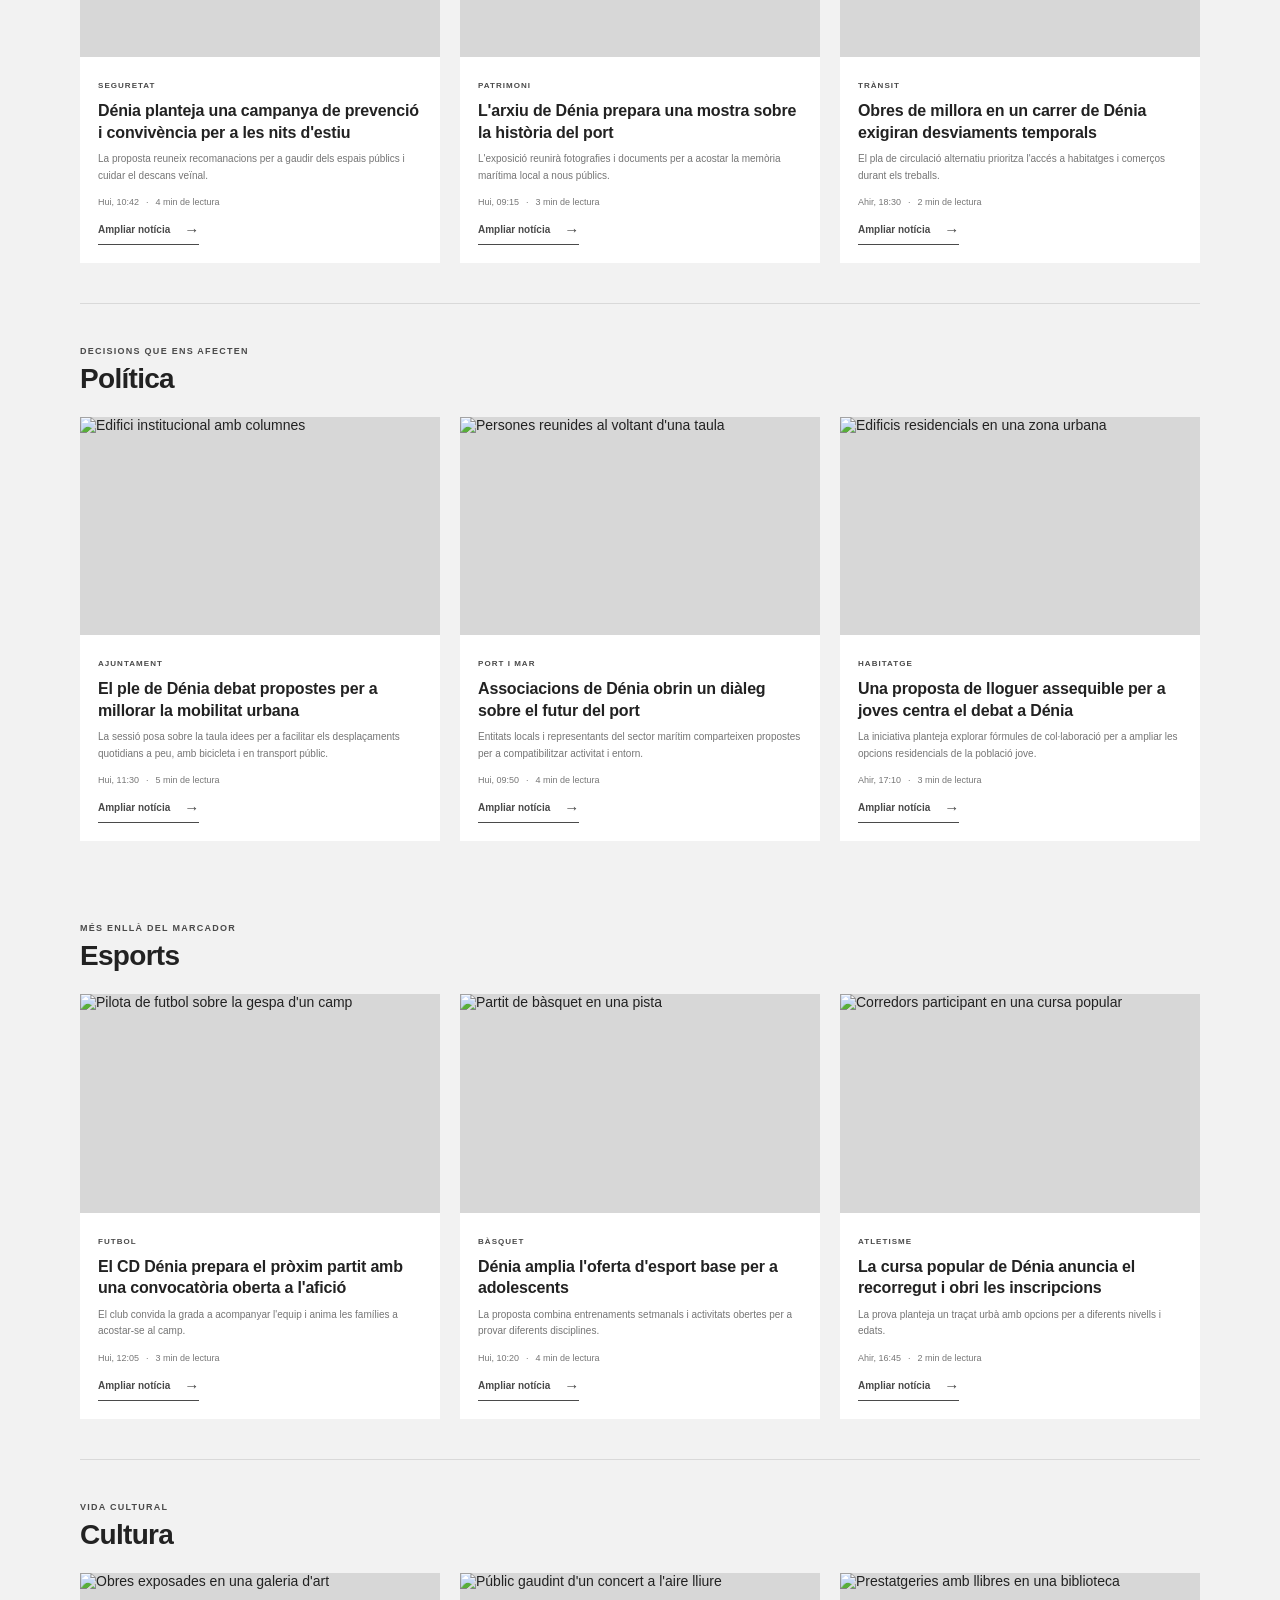
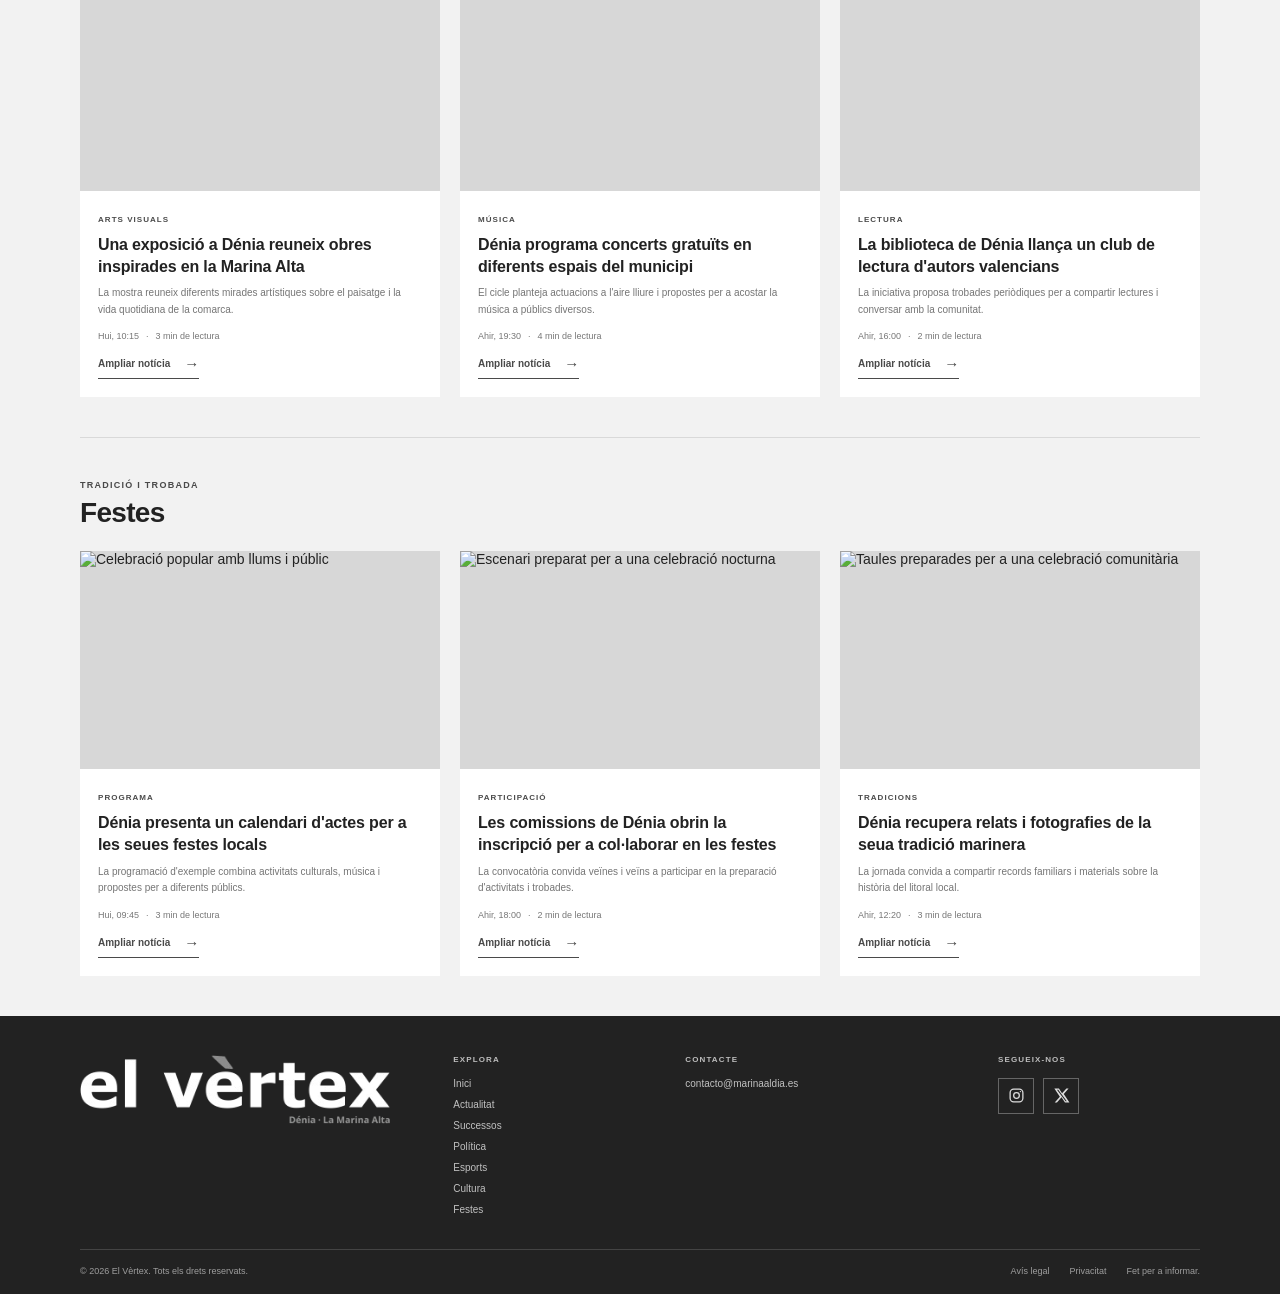
==== commit ff195e9f: "Ampliacion noticias" ====
--- a/index.html
+++ b/index.html
@@ -11,7 +11,7 @@
   <body>
     <div class="topline">
       <div class="container topline-inner">
-        <span class="edition">Lunes, 26 de octubre de 2026</span>
+        <span class="edition">EDICIÓN DE EJEMPLO · Contenido ficticio para la maqueta</span>
       </div>
     </div>
 
@@ -58,19 +58,19 @@
             <a class="story-image image-frame" href="#sucesos" aria-label="Leer noticia sobre iniciativas vecinales">
               <img src="https://images.unsplash.com/photo-1511632765486-a01980e01a18?auto=format&fit=crop&w=900&q=80" alt="Grupo de personas reunidas al aire libre">
             </a>
-            <div class="story-content"><span class="category-label"><span class="category-dot"></span> ÚLTIMA HORA</span><span class="story-category">COMUNIDAD</span><h2><a href="#sucesos">Una iniciativa vecinal transforma la plaza en punto de encuentro</a></h2><p>La propuesta reúne a residentes de todas las edades en torno a nuevas actividades y espacios compartidos.</p><span class="story-meta">Hace 24 min <span>·</span> 3 min</span></div>
+            <div class="story-content"><span class="category-label"><span class="category-dot"></span> ÚLTIMA HORA</span><span class="story-category">COMUNIDAD</span><h2><a href="#sucesos">Vecinos de Dénia proponen una red de sombra para las plazas más concurridas</a></h2><p>La idea plantea instalar espacios de sombra temporales y organizar actividades vecinales en varias plazas de la ciudad.</p><span class="story-meta">Hace 24 min <span>·</span> 3 min</span></div>
           </article>
           <article class="story-card">
             <a class="story-image image-frame" href="#deportes" aria-label="Leer noticia sobre cultura y deporte">
               <img src="https://images.unsplash.com/photo-1529156069898-49953e39b3ac?auto=format&fit=crop&w=900&q=80" alt="Amigos compartiendo una actividad en un parque">
             </a>
-            <div class="story-content"><span class="category-label"><span class="category-dot"></span> ÚLTIMA HORA</span><span class="story-category">CULTURA</span><h2><a href="#deportes">El festival que quiere acercar la cultura a todos los barrios</a></h2><p>Música, talleres y actividades gratuitas llenarán de vida diferentes rincones de la ciudad.</p><span class="story-meta">Hace 1 h <span>·</span> 4 min</span></div>
+            <div class="story-content"><span class="category-label"><span class="category-dot"></span> ÚLTIMA HORA</span><span class="story-category">CULTURA</span><h2><a href="#deportes">Dénia prepara un ciclo de cine al aire libre en sus barrios</a></h2><p>La propuesta acerca proyecciones y actividades culturales gratuitas a distintos espacios del municipio.</p><span class="story-meta">Hace 1 h <span>·</span> 4 min</span></div>
           </article>
           <article class="story-card">
             <a class="story-image image-frame" href="#politica" aria-label="Leer noticia sobre nuevos proyectos locales">
               <img src="https://images.unsplash.com/photo-1521737711867-e3b97375f902?auto=format&fit=crop&w=900&q=80" alt="Equipo reunido alrededor de una mesa de trabajo">
             </a>
-            <div class="story-content"><span class="category-label"><span class="category-dot"></span> ÚLTIMA HORA</span><span class="story-category">INNOVACIÓN</span><h2><a href="#politica">Nuevos proyectos locales ponen el foco en el talento joven</a></h2><p>Una red de espacios colaborativos abre sus puertas para impulsar ideas y compartir conocimientos.</p><span class="story-meta">Hace 2 h <span>·</span> 5 min</span></div>
+            <div class="story-content"><span class="category-label"><span class="category-dot"></span> ÚLTIMA HORA</span><span class="story-category">INNOVACIÓN</span><h2><a href="#politica">Jóvenes de Dénia impulsan un mapa digital de comercios y talleres locales</a></h2><p>El proyecto reúne recursos de proximidad y busca dar visibilidad a iniciativas creadas por jóvenes de la ciudad.</p><span class="story-meta">Hace 2 h <span>·</span> 5 min</span></div>
           </article>
             </div>
           </div>
@@ -88,9 +88,9 @@
           <div><span class="eyebrow">INFORMACIÓN DE PROXIMIDAD</span><h2 id="actualidad-title">Actualidad</h2></div>
         </div>
         <div class="news-card-grid">
-          <article class="news-card"><a class="news-card-image image-frame" href="mailto:contacto@marinaaldia.es?subject=Noticia%3A%20Transporte%20comarcal" aria-label="Leer noticia sobre transporte comarcal"><img src="https://images.unsplash.com/photo-1519501025264-65ba15a82390?auto=format&fit=crop&w=900&q=80" alt="Vista urbana con calles y edificios"></a><div class="story-content"><span class="story-category">SERVICIOS</span><h3><a href="mailto:contacto@marinaaldia.es?subject=Noticia%3A%20Transporte%20comarcal">La comarca estudia nuevas conexiones entre sus municipios</a></h3><p>La propuesta busca facilitar los desplazamientos diarios y mejorar la conexión con los servicios esenciales.</p><span class="story-meta">Hoy, 12:20 <span>·</span> 4 min de lectura</span></div></article>
-          <article class="news-card"><a class="news-card-image image-frame" href="mailto:contacto@marinaaldia.es?subject=Noticia%3A%20Medio%20ambiente" aria-label="Leer noticia sobre medio ambiente"><img src="https://images.unsplash.com/photo-1470071459604-3b5ec3a7fe05?auto=format&fit=crop&w=900&q=80" alt="Paisaje de montaña y naturaleza"></a><div class="story-content"><span class="story-category">MEDIO AMBIENTE</span><h3><a href="mailto:contacto@marinaaldia.es?subject=Noticia%3A%20Medio%20ambiente">Nuevas iniciativas locales promueven el cuidado del entorno</a></h3><p>Asociaciones y vecinos colaboran en acciones para proteger los espacios naturales de la Marina Alta.</p><span class="story-meta">Hoy, 11:05 <span>·</span> 3 min de lectura</span></div></article>
-          <article class="news-card"><a class="news-card-image image-frame" href="mailto:contacto@marinaaldia.es?subject=Noticia%3A%20Educaci%C3%B3n" aria-label="Leer noticia sobre educación"><img src="https://images.unsplash.com/photo-1509062522246-3755977927d7?auto=format&fit=crop&w=900&q=80" alt="Aula preparada para una jornada educativa"></a><div class="story-content"><span class="story-category">EDUCACIÓN</span><h3><a href="mailto:contacto@marinaaldia.es?subject=Noticia%3A%20Educaci%C3%B3n">Los centros educativos presentan sus proyectos para este curso</a></h3><p>La programación incluye actividades abiertas a las familias y nuevas propuestas de aprendizaje.</p><span class="story-meta">Ayer, 17:40 <span>·</span> 3 min de lectura</span></div></article>
+          <article class="news-card"><a class="news-card-image image-frame" href="mailto:contacto@marinaaldia.es?subject=Noticia%3A%20Transporte%20comarcal" aria-label="Leer noticia sobre transporte comarcal"><img src="https://images.unsplash.com/photo-1519501025264-65ba15a82390?auto=format&fit=crop&w=900&q=80" alt="Vista urbana con calles y edificios"></a><div class="story-content"><span class="story-category">SERVICIOS</span><h3><a href="mailto:contacto@marinaaldia.es?subject=Noticia%3A%20Transporte%20comarcal">Dénia plantea reforzar los autobuses entre el centro y Les Marines</a></h3><p>Una propuesta vecinal pide revisar frecuencias y paradas para facilitar los trayectos entre el casco urbano y la costa.</p><span class="story-meta">Hoy, 12:20 <span>·</span> 4 min de lectura</span></div></article>
+          <article class="news-card"><a class="news-card-image image-frame" href="mailto:contacto@marinaaldia.es?subject=Noticia%3A%20Medio%20ambiente" aria-label="Leer noticia sobre medio ambiente"><img src="https://images.unsplash.com/photo-1470071459604-3b5ec3a7fe05?auto=format&fit=crop&w=900&q=80" alt="Paisaje de montaña y naturaleza"></a><div class="story-content"><span class="story-category">MEDIO AMBIENTE</span><h3><a href="mailto:contacto@marinaaldia.es?subject=Noticia%3A%20Medio%20ambiente">Entidades de Dénia organizan una jornada de limpieza de la costa</a></h3><p>La actividad propone recorrer varios tramos del litoral y compartir consejos para reducir residuos en el mar.</p><span class="story-meta">Hoy, 11:05 <span>·</span> 3 min de lectura</span></div></article>
+          <article class="news-card"><a class="news-card-image image-frame" href="mailto:contacto@marinaaldia.es?subject=Noticia%3A%20Educaci%C3%B3n" aria-label="Leer noticia sobre educación"><img src="https://images.unsplash.com/photo-1509062522246-3755977927d7?auto=format&fit=crop&w=900&q=80" alt="Aula preparada para una jornada educativa"></a><div class="story-content"><span class="story-category">EDUCACIÓN</span><h3><a href="mailto:contacto@marinaaldia.es?subject=Noticia%3A%20Educaci%C3%B3n">Colegios de Dénia preparan talleres sobre el mar Mediterráneo</a></h3><p>La propuesta educativa combina actividades en el aula con recursos para conocer mejor el entorno marino local.</p><span class="story-meta">Ayer, 17:40 <span>·</span> 3 min de lectura</span></div></article>
         </div>
       </section>
 
@@ -101,15 +101,15 @@
         <div class="news-card-grid">
           <article class="news-card">
             <a class="news-card-image image-frame" href="mailto:contacto@marinaaldia.es?subject=Noticia%3A%20Plan%20de%20seguridad" aria-label="Leer noticia sobre seguridad local"><img src="https://images.unsplash.com/photo-1519608487953-e999c86e7455?auto=format&fit=crop&w=900&q=80" alt="Calle urbana al anochecer"></a>
-            <div class="story-content"><span class="story-category">SEGURIDAD</span><h3><a href="mailto:contacto@marinaaldia.es?subject=Noticia%3A%20Plan%20de%20seguridad">La novia de Adrian explota</a></h3><p>El programa contempla más recursos, coordinación entre equipos y nuevas medidas de prevención.</p><span class="story-meta">Hoy, 10:42 <span>·</span> 4 min de lectura</span></div>
+            <div class="story-content"><span class="story-category">SEGURIDAD</span><h3><a href="mailto:contacto@marinaaldia.es?subject=Noticia%3A%20Plan%20de%20seguridad">Dénia plantea una campaña de prevención y convivencia para las noches de verano</a></h3><p>La propuesta reúne recomendaciones para disfrutar de los espacios públicos y cuidar el descanso vecinal.</p><span class="story-meta">Hoy, 10:42 <span>·</span> 4 min de lectura</span></div>
           </article>
           <article class="news-card">
             <a class="news-card-image image-frame" href="mailto:contacto@marinaaldia.es?subject=Noticia%3A%20Investigaci%C3%B3n%20local" aria-label="Leer noticia sobre investigación local"><img src="https://images.unsplash.com/photo-1450101499163-c8848c66ca85?auto=format&fit=crop&w=900&q=80" alt="Documentos y notas sobre una mesa de trabajo"></a>
-            <div class="story-content"><span class="story-category">INVESTIGACIÓN</span><h3><a href="mailto:contacto@marinaaldia.es?subject=Noticia%3A%20Investigaci%C3%B3n%20local">Abierta una investigación tras detectarse incidencias en un servicio local</a></h3><p>Las autoridades han iniciado las diligencias y solicitan la colaboración de posibles testigos.</p><span class="story-meta">Hoy, 09:15 <span>·</span> 3 min de lectura</span></div>
+            <div class="story-content"><span class="story-category">PATRIMONIO</span><h3><a href="mailto:contacto@marinaaldia.es?subject=Noticia%3A%20Investigaci%C3%B3n%20local">El archivo de Dénia prepara una muestra sobre la historia del puerto</a></h3><p>La exposición reunirá fotografías y documentos para acercar la memoria marítima local a nuevos públicos.</p><span class="story-meta">Hoy, 09:15 <span>·</span> 3 min de lectura</span></div>
           </article>
           <article class="news-card">
             <a class="news-card-image image-frame" href="mailto:contacto@marinaaldia.es?subject=Noticia%3A%20Movilidad" aria-label="Leer noticia sobre tráfico y movilidad"><img src="https://images.unsplash.com/photo-1519608487953-e999c86e7455?auto=format&fit=crop&w=900&q=80" alt="Tráfico en una avenida al caer la tarde"></a>
-            <div class="story-content"><span class="story-category">TRÁFICO</span><h3><a href="mailto:contacto@marinaaldia.es?subject=Noticia%3A%20Movilidad">Un dispositivo especial regulará el tráfico durante los trabajos de mantenimiento</a></h3><p>Los desvíos estarán señalizados y se recomienda planificar los desplazamientos con antelación.</p><span class="story-meta">Ayer, 18:30 <span>·</span> 2 min de lectura</span></div>
+            <div class="story-content"><span class="story-category">TRÁFICO</span><h3><a href="mailto:contacto@marinaaldia.es?subject=Noticia%3A%20Movilidad">Obras de mejora en una calle de Dénia exigirán desvíos temporales</a></h3><p>El plan de circulación alternativo prioriza el acceso a viviendas y comercios durante las tareas.</p><span class="story-meta">Ayer, 18:30 <span>·</span> 2 min de lectura</span></div>
           </article>
         </div>
       </section>
@@ -121,15 +121,15 @@
         <div class="news-card-grid">
           <article class="news-card">
             <a class="news-card-image image-frame" href="mailto:contacto@marinaaldia.es?subject=Noticia%3A%20Presupuestos" aria-label="Leer noticia sobre el pleno municipal"><img src="https://images.unsplash.com/photo-1529107386315-e1a2ed48a620?auto=format&fit=crop&w=900&q=80" alt="Edificio institucional con columnas"></a>
-            <div class="story-content"><span class="story-category">AYUNTAMIENTO</span><h3><a href="mailto:contacto@marinaaldia.es?subject=Noticia%3A%20Presupuestos">El pleno debate las prioridades de inversión para el próximo ejercicio</a></h3><p>Los grupos municipales presentan sus propuestas antes de la votación prevista para la próxima semana.</p><span class="story-meta">Hoy, 11:30 <span>·</span> 5 min de lectura</span></div>
+            <div class="story-content"><span class="story-category">AYUNTAMIENTO</span><h3><a href="mailto:contacto@marinaaldia.es?subject=Noticia%3A%20Presupuestos">El pleno de Dénia debate propuestas para mejorar la movilidad urbana</a></h3><p>La sesión pone sobre la mesa ideas para facilitar los desplazamientos cotidianos a pie, en bici y en transporte público.</p><span class="story-meta">Hoy, 11:30 <span>·</span> 5 min de lectura</span></div>
           </article>
           <article class="news-card">
             <a class="news-card-image image-frame" href="mailto:contacto@marinaaldia.es?subject=Noticia%3A%20Acuerdo%20institucional" aria-label="Leer noticia sobre diálogo político"><img src="https://images.unsplash.com/photo-1528605248644-14dd04022da1?auto=format&fit=crop&w=900&q=80" alt="Personas reunidas alrededor de una mesa"></a>
-            <div class="story-content"><span class="story-category">PARLAMENTO</span><h3><a href="mailto:contacto@marinaaldia.es?subject=Noticia%3A%20Acuerdo%20institucional">Los partidos retoman las conversaciones para alcanzar un acuerdo institucional</a></h3><p>Representantes de las distintas formaciones se reunirán de nuevo en una mesa de diálogo.</p><span class="story-meta">Hoy, 09:50 <span>·</span> 4 min de lectura</span></div>
+            <div class="story-content"><span class="story-category">PUERTO Y MAR</span><h3><a href="mailto:contacto@marinaaldia.es?subject=Noticia%3A%20Acuerdo%20institucional">Asociaciones de Dénia abren un diálogo sobre el futuro del puerto</a></h3><p>Entidades locales y representantes del sector marítimo comparten propuestas para compatibilizar actividad y entorno.</p><span class="story-meta">Hoy, 09:50 <span>·</span> 4 min de lectura</span></div>
           </article>
           <article class="news-card">
             <a class="news-card-image image-frame" href="mailto:contacto@marinaaldia.es?subject=Noticia%3A%20Plan%20de%20vivienda" aria-label="Leer noticia sobre vivienda asequible"><img src="https://images.unsplash.com/photo-1560518883-ce09059eeffa?auto=format&fit=crop&w=900&q=80" alt="Edificios residenciales en una zona urbana"></a>
-            <div class="story-content"><span class="story-category">POLÍTICAS PÚBLICAS</span><h3><a href="mailto:contacto@marinaaldia.es?subject=Noticia%3A%20Plan%20de%20vivienda">Presentan un plan piloto para ampliar el acceso a la vivienda asequible</a></h3><p>La propuesta se desarrollará en varias fases y contará con seguimiento público de sus resultados.</p><span class="story-meta">Ayer, 17:10 <span>·</span> 3 min de lectura</span></div>
+            <div class="story-content"><span class="story-category">VIVIENDA</span><h3><a href="mailto:contacto@marinaaldia.es?subject=Noticia%3A%20Plan%20de%20vivienda">Una propuesta de alquiler asequible para jóvenes centra el debate en Dénia</a></h3><p>La iniciativa plantea explorar fórmulas de colaboración para ampliar las opciones residenciales de la población joven.</p><span class="story-meta">Ayer, 17:10 <span>·</span> 3 min de lectura</span></div>
           </article>
         </div>
       </section>
@@ -137,27 +137,27 @@
       <section class="news-section sports-section" id="deportes" aria-labelledby="deportes-title">
         <div class="section-heading"><div><span class="eyebrow">MÁS ALLÁ DEL MARCADOR</span><h2 id="deportes-title">Deportes</h2></div></div>
         <div class="news-card-grid">
-          <article class="news-card"><a class="news-card-image image-frame" href="mailto:contacto@marinaaldia.es?subject=Noticia%3A%20F%C3%BAtbol" aria-label="Leer noticia sobre fútbol"><img src="https://images.unsplash.com/photo-1522778119026-d647f0596c20?auto=format&fit=crop&w=900&q=80" alt="Balón de fútbol sobre el césped de un campo"></a><div class="story-content"><span class="story-category">FÚTBOL</span><h3><a href="mailto:contacto@marinaaldia.es?subject=Noticia%3A%20F%C3%BAtbol">El equipo local prepara una jornada decisiva con el apoyo de su afición</a></h3><p>El cuerpo técnico destaca el buen momento del grupo antes de un encuentro clave en casa.</p><span class="story-meta">Hoy, 12:05 <span>·</span> 3 min de lectura</span></div></article>
-          <article class="news-card"><a class="news-card-image image-frame" href="mailto:contacto@marinaaldia.es?subject=Noticia%3A%20Baloncesto" aria-label="Leer noticia sobre baloncesto"><img src="https://images.unsplash.com/photo-1546519638-68e109498ffc?auto=format&fit=crop&w=900&q=80" alt="Partido de baloncesto en una cancha"></a><div class="story-content"><span class="story-category">BALONCESTO</span><h3><a href="mailto:contacto@marinaaldia.es?subject=Noticia%3A%20Baloncesto">El club anuncia una nueva escuela deportiva abierta a jóvenes de la ciudad</a></h3><p>La iniciativa busca acercar el deporte base a más familias con entrenamientos semanales.</p><span class="story-meta">Hoy, 10:20 <span>·</span> 4 min de lectura</span></div></article>
-          <article class="news-card"><a class="news-card-image image-frame" href="mailto:contacto@marinaaldia.es?subject=Noticia%3A%20Atletismo" aria-label="Leer noticia sobre atletismo"><img src="https://images.unsplash.com/photo-1552674605-db6ffd4facb5?auto=format&fit=crop&w=900&q=80" alt="Corredores participando en una carrera popular"></a><div class="story-content"><span class="story-category">ATLETISMO</span><h3><a href="mailto:contacto@marinaaldia.es?subject=Noticia%3A%20Atletismo">La carrera popular suma una nueva ruta y abre el plazo de inscripción</a></h3><p>La cita deportiva volverá a recorrer las calles con propuestas para todas las edades.</p><span class="story-meta">Ayer, 16:45 <span>·</span> 2 min de lectura</span></div></article>
+          <article class="news-card"><a class="news-card-image image-frame" href="mailto:contacto@marinaaldia.es?subject=Noticia%3A%20F%C3%BAtbol" aria-label="Leer noticia sobre fútbol"><img src="https://images.unsplash.com/photo-1522778119026-d647f0596c20?auto=format&fit=crop&w=900&q=80" alt="Balón de fútbol sobre el césped de un campo"></a><div class="story-content"><span class="story-category">FÚTBOL</span><h3><a href="mailto:contacto@marinaaldia.es?subject=Noticia%3A%20F%C3%BAtbol">El CD Dénia prepara su próximo partido con una convocatoria abierta a la afición</a></h3><p>El club invita a la grada a acompañar al equipo y anima a las familias a acercarse al campo.</p><span class="story-meta">Hoy, 12:05 <span>·</span> 3 min de lectura</span></div></article>
+          <article class="news-card"><a class="news-card-image image-frame" href="mailto:contacto@marinaaldia.es?subject=Noticia%3A%20Baloncesto" aria-label="Leer noticia sobre baloncesto"><img src="https://images.unsplash.com/photo-1546519638-68e109498ffc?auto=format&fit=crop&w=900&q=80" alt="Partido de baloncesto en una cancha"></a><div class="story-content"><span class="story-category">BALONCESTO</span><h3><a href="mailto:contacto@marinaaldia.es?subject=Noticia%3A%20Baloncesto">Dénia amplía la oferta de deporte base para adolescentes</a></h3><p>La propuesta combina entrenamientos semanales y actividades abiertas para probar distintas disciplinas.</p><span class="story-meta">Hoy, 10:20 <span>·</span> 4 min de lectura</span></div></article>
+          <article class="news-card"><a class="news-card-image image-frame" href="mailto:contacto@marinaaldia.es?subject=Noticia%3A%20Atletismo" aria-label="Leer noticia sobre atletismo"><img src="https://images.unsplash.com/photo-1552674605-db6ffd4facb5?auto=format&fit=crop&w=900&q=80" alt="Corredores participando en una carrera popular"></a><div class="story-content"><span class="story-category">ATLETISMO</span><h3><a href="mailto:contacto@marinaaldia.es?subject=Noticia%3A%20Atletismo">La carrera popular de Dénia anuncia recorrido y abre inscripciones</a></h3><p>La prueba plantea un trazado urbano con opciones para distintos niveles y edades.</p><span class="story-meta">Ayer, 16:45 <span>·</span> 2 min de lectura</span></div></article>
         </div>
       </section>
 
       <section class="news-section" id="cultura" aria-labelledby="cultura-title">
         <div class="section-heading"><div><span class="eyebrow">VIDA CULTURAL</span><h2 id="cultura-title">Cultura</h2></div></div>
         <div class="news-card-grid">
-          <article class="news-card"><a class="news-card-image image-frame" href="mailto:contacto@marinaaldia.es?subject=Noticia%3A%20Exposici%C3%B3n" aria-label="Leer noticia sobre una exposición"><img src="https://images.unsplash.com/photo-1577083552431-6e5fd01aa342?auto=format&fit=crop&w=900&q=80" alt="Obras expuestas en una galería de arte"></a><div class="story-content"><span class="story-category">ARTES VISUALES</span><h3><a href="mailto:contacto@marinaaldia.es?subject=Noticia%3A%20Exposici%C3%B3n">Una exposición colectiva reúne a artistas de la Marina Alta</a></h3><p>La muestra propone un recorrido por distintas miradas y lenguajes creativos de la comarca.</p><span class="story-meta">Hoy, 10:15 <span>·</span> 3 min de lectura</span></div></article>
-          <article class="news-card"><a class="news-card-image image-frame" href="mailto:contacto@marinaaldia.es?subject=Noticia%3A%20M%C3%BAsica" aria-label="Leer noticia sobre música"><img src="https://images.unsplash.com/photo-1501386761578-eac5c94b800a?auto=format&fit=crop&w=900&q=80" alt="Público disfrutando de un concierto al aire libre"></a><div class="story-content"><span class="story-category">MÚSICA</span><h3><a href="mailto:contacto@marinaaldia.es?subject=Noticia%3A%20M%C3%BAsica">La música en directo vuelve a llenar los espacios públicos</a></h3><p>El ciclo cultural ofrecerá actuaciones abiertas y gratuitas durante las próximas semanas.</p><span class="story-meta">Ayer, 19:30 <span>·</span> 4 min de lectura</span></div></article>
-          <article class="news-card"><a class="news-card-image image-frame" href="mailto:contacto@marinaaldia.es?subject=Noticia%3A%20Lectura" aria-label="Leer noticia sobre lectura"><img src="https://images.unsplash.com/photo-1507842217343-583bb7270b66?auto=format&fit=crop&w=900&q=80" alt="Estanterías con libros en una biblioteca"></a><div class="story-content"><span class="story-category">LECTURA</span><h3><a href="mailto:contacto@marinaaldia.es?subject=Noticia%3A%20Lectura">Bibliotecas de la comarca impulsan una nueva iniciativa lectora</a></h3><p>El proyecto invita a compartir recomendaciones y descubrir autores locales.</p><span class="story-meta">Ayer, 16:00 <span>·</span> 2 min de lectura</span></div></article>
+          <article class="news-card"><a class="news-card-image image-frame" href="mailto:contacto@marinaaldia.es?subject=Noticia%3A%20Exposici%C3%B3n" aria-label="Leer noticia sobre una exposición"><img src="https://images.unsplash.com/photo-1577083552431-6e5fd01aa342?auto=format&fit=crop&w=900&q=80" alt="Obras expuestas en una galería de arte"></a><div class="story-content"><span class="story-category">ARTES VISUALES</span><h3><a href="mailto:contacto@marinaaldia.es?subject=Noticia%3A%20Exposici%C3%B3n">Una exposición en Dénia reúne obras inspiradas en la Marina Alta</a></h3><p>La muestra reúne distintas miradas artísticas sobre el paisaje y la vida cotidiana de la comarca.</p><span class="story-meta">Hoy, 10:15 <span>·</span> 3 min de lectura</span></div></article>
+          <article class="news-card"><a class="news-card-image image-frame" href="mailto:contacto@marinaaldia.es?subject=Noticia%3A%20M%C3%BAsica" aria-label="Leer noticia sobre música"><img src="https://images.unsplash.com/photo-1501386761578-eac5c94b800a?auto=format&fit=crop&w=900&q=80" alt="Público disfrutando de un concierto al aire libre"></a><div class="story-content"><span class="story-category">MÚSICA</span><h3><a href="mailto:contacto@marinaaldia.es?subject=Noticia%3A%20M%C3%BAsica">Dénia programa conciertos gratuitos en distintos espacios del municipio</a></h3><p>El ciclo plantea actuaciones al aire libre y propuestas para acercar la música a públicos diversos.</p><span class="story-meta">Ayer, 19:30 <span>·</span> 4 min de lectura</span></div></article>
+          <article class="news-card"><a class="news-card-image image-frame" href="mailto:contacto@marinaaldia.es?subject=Noticia%3A%20Lectura" aria-label="Leer noticia sobre lectura"><img src="https://images.unsplash.com/photo-1507842217343-583bb7270b66?auto=format&fit=crop&w=900&q=80" alt="Estanterías con libros en una biblioteca"></a><div class="story-content"><span class="story-category">LECTURA</span><h3><a href="mailto:contacto@marinaaldia.es?subject=Noticia%3A%20Lectura">La biblioteca de Dénia lanza un club de lectura de autores valencianos</a></h3><p>La iniciativa propone encuentros periódicos para compartir lecturas y conversar con la comunidad.</p><span class="story-meta">Ayer, 16:00 <span>·</span> 2 min de lectura</span></div></article>
         </div>
       </section>
 
       <section class="news-section politics-section" id="fiestas" aria-labelledby="fiestas-title">
         <div class="section-heading"><div><span class="eyebrow">TRADICIÓN Y ENCUENTRO</span><h2 id="fiestas-title">Fiestas</h2></div></div>
         <div class="news-card-grid">
-          <article class="news-card"><a class="news-card-image image-frame" href="mailto:contacto@marinaaldia.es?subject=Noticia%3A%20Programa%20de%20fiestas" aria-label="Leer noticia sobre el programa de fiestas"><img src="https://images.unsplash.com/photo-1492684223066-81342ee5ff30?auto=format&fit=crop&w=900&q=80" alt="Celebración popular con luces y público"></a><div class="story-content"><span class="story-category">PROGRAMA</span><h3><a href="mailto:contacto@marinaaldia.es?subject=Noticia%3A%20Programa%20de%20fiestas">El municipio presenta el programa de sus fiestas populares</a></h3><p>La agenda reúne propuestas para todas las edades y actividades impulsadas por las asociaciones locales.</p><span class="story-meta">Hoy, 09:45 <span>·</span> 3 min de lectura</span></div></article>
-          <article class="news-card"><a class="news-card-image image-frame" href="mailto:contacto@marinaaldia.es?subject=Noticia%3A%20Comisiones%20festivas" aria-label="Leer noticia sobre las comisiones festivas"><img src="https://images.unsplash.com/photo-1514525253161-7a46d19cd819?auto=format&fit=crop&w=900&q=80" alt="Escenario preparado para una celebración nocturna"></a><div class="story-content"><span class="story-category">PARTICIPACIÓN</span><h3><a href="mailto:contacto@marinaaldia.es?subject=Noticia%3A%20Comisiones%20festivas">Las comisiones festivas abren la inscripción para nuevos participantes</a></h3><p>La convocatoria invita a vecinas y vecinos a colaborar en la organización de los actos.</p><span class="story-meta">Ayer, 18:00 <span>·</span> 2 min de lectura</span></div></article>
-          <article class="news-card"><a class="news-card-image image-frame" href="mailto:contacto@marinaaldia.es?subject=Noticia%3A%20Tradiciones" aria-label="Leer noticia sobre tradiciones locales"><img src="https://images.unsplash.com/photo-1511795409834-ef04bbd61622?auto=format&fit=crop&w=900&q=80" alt="Mesas preparadas para una celebración comunitaria"></a><div class="story-content"><span class="story-category">TRADICIONES</span><h3><a href="mailto:contacto@marinaaldia.es?subject=Noticia%3A%20Tradiciones">Una jornada recupera las tradiciones y la memoria del pueblo</a></h3><p>La iniciativa reunirá testimonios, música y actividades en torno a la cultura popular.</p><span class="story-meta">Ayer, 12:20 <span>·</span> 3 min de lectura</span></div></article>
+          <article class="news-card"><a class="news-card-image image-frame" href="mailto:contacto@marinaaldia.es?subject=Noticia%3A%20Programa%20de%20fiestas" aria-label="Leer noticia sobre el programa de fiestas"><img src="https://images.unsplash.com/photo-1492684223066-81342ee5ff30?auto=format&fit=crop&w=900&q=80" alt="Celebración popular con luces y público"></a><div class="story-content"><span class="story-category">PROGRAMA</span><h3><a href="mailto:contacto@marinaaldia.es?subject=Noticia%3A%20Programa%20de%20fiestas">Dénia presenta un calendario de actos para sus fiestas locales</a></h3><p>La programación de ejemplo combina actividades culturales, música y propuestas para distintos públicos.</p><span class="story-meta">Hoy, 09:45 <span>·</span> 3 min de lectura</span></div></article>
+          <article class="news-card"><a class="news-card-image image-frame" href="mailto:contacto@marinaaldia.es?subject=Noticia%3A%20Comisiones%20festivas" aria-label="Leer noticia sobre las comisiones festivas"><img src="https://images.unsplash.com/photo-1514525253161-7a46d19cd819?auto=format&fit=crop&w=900&q=80" alt="Escenario preparado para una celebración nocturna"></a><div class="story-content"><span class="story-category">PARTICIPACIÓN</span><h3><a href="mailto:contacto@marinaaldia.es?subject=Noticia%3A%20Comisiones%20festivas">Las comisiones de Dénia abren la inscripción para colaborar en las fiestas</a></h3><p>La convocatoria invita a vecinas y vecinos a participar en la preparación de actividades y encuentros.</p><span class="story-meta">Ayer, 18:00 <span>·</span> 2 min de lectura</span></div></article>
+          <article class="news-card"><a class="news-card-image image-frame" href="mailto:contacto@marinaaldia.es?subject=Noticia%3A%20Tradiciones" aria-label="Leer noticia sobre tradiciones locales"><img src="https://images.unsplash.com/photo-1511795409834-ef04bbd61622?auto=format&fit=crop&w=900&q=80" alt="Mesas preparadas para una celebración comunitaria"></a><div class="story-content"><span class="story-category">TRADICIONES</span><h3><a href="mailto:contacto@marinaaldia.es?subject=Noticia%3A%20Tradiciones">Dénia recupera relatos y fotografías de su tradición marinera</a></h3><p>La jornada invita a compartir recuerdos familiares y materiales sobre la historia del litoral local.</p><span class="story-meta">Ayer, 12:20 <span>·</span> 3 min de lectura</span></div></article>
         </div>
       </section>
     </main>
--- a/styles.css
+++ b/styles.css
@@ -96,6 +96,7 @@
 .news-card .story-content { flex: 1; padding: 18px; }
 .news-card .story-content h3 { font-size: 16px; }
 .news-card .story-content p { font-size: 10px; }
+.story-read-more { align-self: flex-start; margin-top: 14px; font-size: 10px; }
 .sports-section { border-bottom: 1px solid var(--line); }
 .politics-section { border-bottom: 0; }
 
@@ -111,6 +112,24 @@
 .footer-bottom { display: flex; justify-content: space-between; gap: 20px; padding-top: 16px; border-top: 1px solid #444; color: #9e9e9e; font-size: 9px; }
 .footer-bottom div { display: flex; flex-wrap: wrap; gap: 20px; }
 
+.article-home-link, .article-back-link { color: var(--accent); font-size: 11px; font-weight: 700; }
+.article-home-link:hover, .article-back-link:hover { color: var(--ink); }
+.article-page { min-height: 60vh; padding-top: 36px; padding-bottom: 64px; }
+.article-back-link { display: inline-block; margin-bottom: 32px; }
+.article-header { max-width: 780px; margin: 0 auto 28px; }
+.article-header h1, .article-not-found h1 { margin: 12px 0; font-family: var(--serif); font-size: clamp(32px, 5vw, 54px); font-weight: 600; letter-spacing: -.035em; line-height: 1.12; }
+.article-summary { margin: 0 0 18px; color: #666; font-size: 16px; line-height: 1.7; }
+.article-meta { display: flex; flex-wrap: wrap; gap: 10px; color: var(--muted); font-size: 10px; }
+.article-meta span + span::before { margin-right: 10px; content: "·"; }
+.article-meta span:first-child { color: #8a4e21; font-weight: 700; }
+.article-figure { max-width: 920px; margin: 0 auto 30px; }
+.article-figure img { height: auto; max-height: 560px; aspect-ratio: 1.65; object-fit: cover; }
+.article-body { max-width: 700px; margin: 0 auto; font-size: 15px; line-height: 1.85; }
+.article-body h2 { margin: 0 0 18px; font-family: var(--serif); font-size: 22px; font-weight: 600; }
+.article-body p { margin: 0 0 18px; color: #555; }
+.article-not-found { max-width: 700px; margin: 80px auto; }
+.article-not-found p { color: #666; line-height: 1.7; }
+
 @media (max-width: 900px) {
   .news-card-grid { grid-template-columns: repeat(2, minmax(0, 1fr)); }
   .footer-main { grid-template-columns: repeat(2, minmax(0, 1fr)); }
@@ -121,6 +140,10 @@
   .topline { font-size: 8px; }
   .edition { font-size: 8px; }
   .header-main { height: 80px; }
+  .article-page { padding-top: 28px; padding-bottom: 42px; }
+  .article-back-link { margin-bottom: 24px; }
+  .article-summary { font-size: 14px; }
+  .article-figure { margin-bottom: 22px; }
   .language-toggle { padding: 10px 8px; font-size: 9px; }
   .nav-inner { flex-wrap: wrap; justify-content: flex-start; gap: 0 20px; height: auto; min-height: 47px; padding-block: 4px; }
   .nav-link { flex: 0 0 auto; font-size: 11px; }
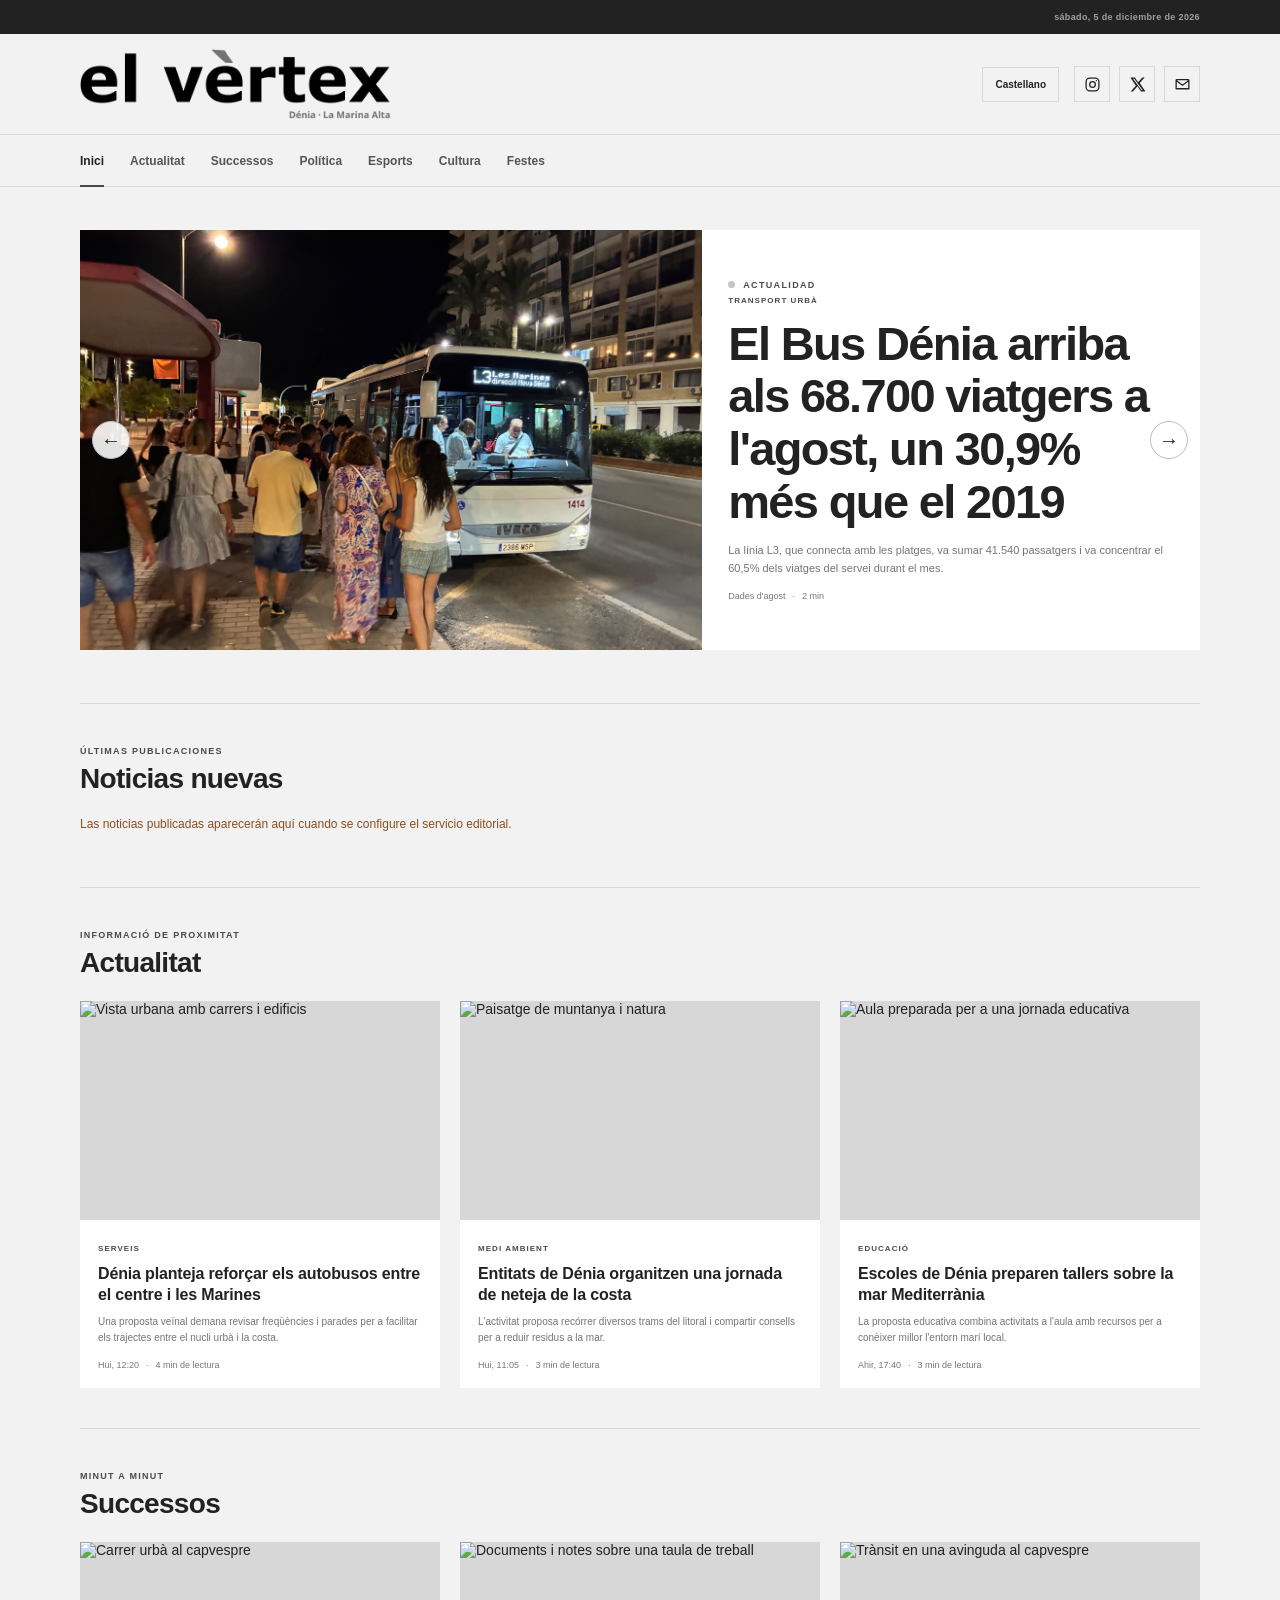
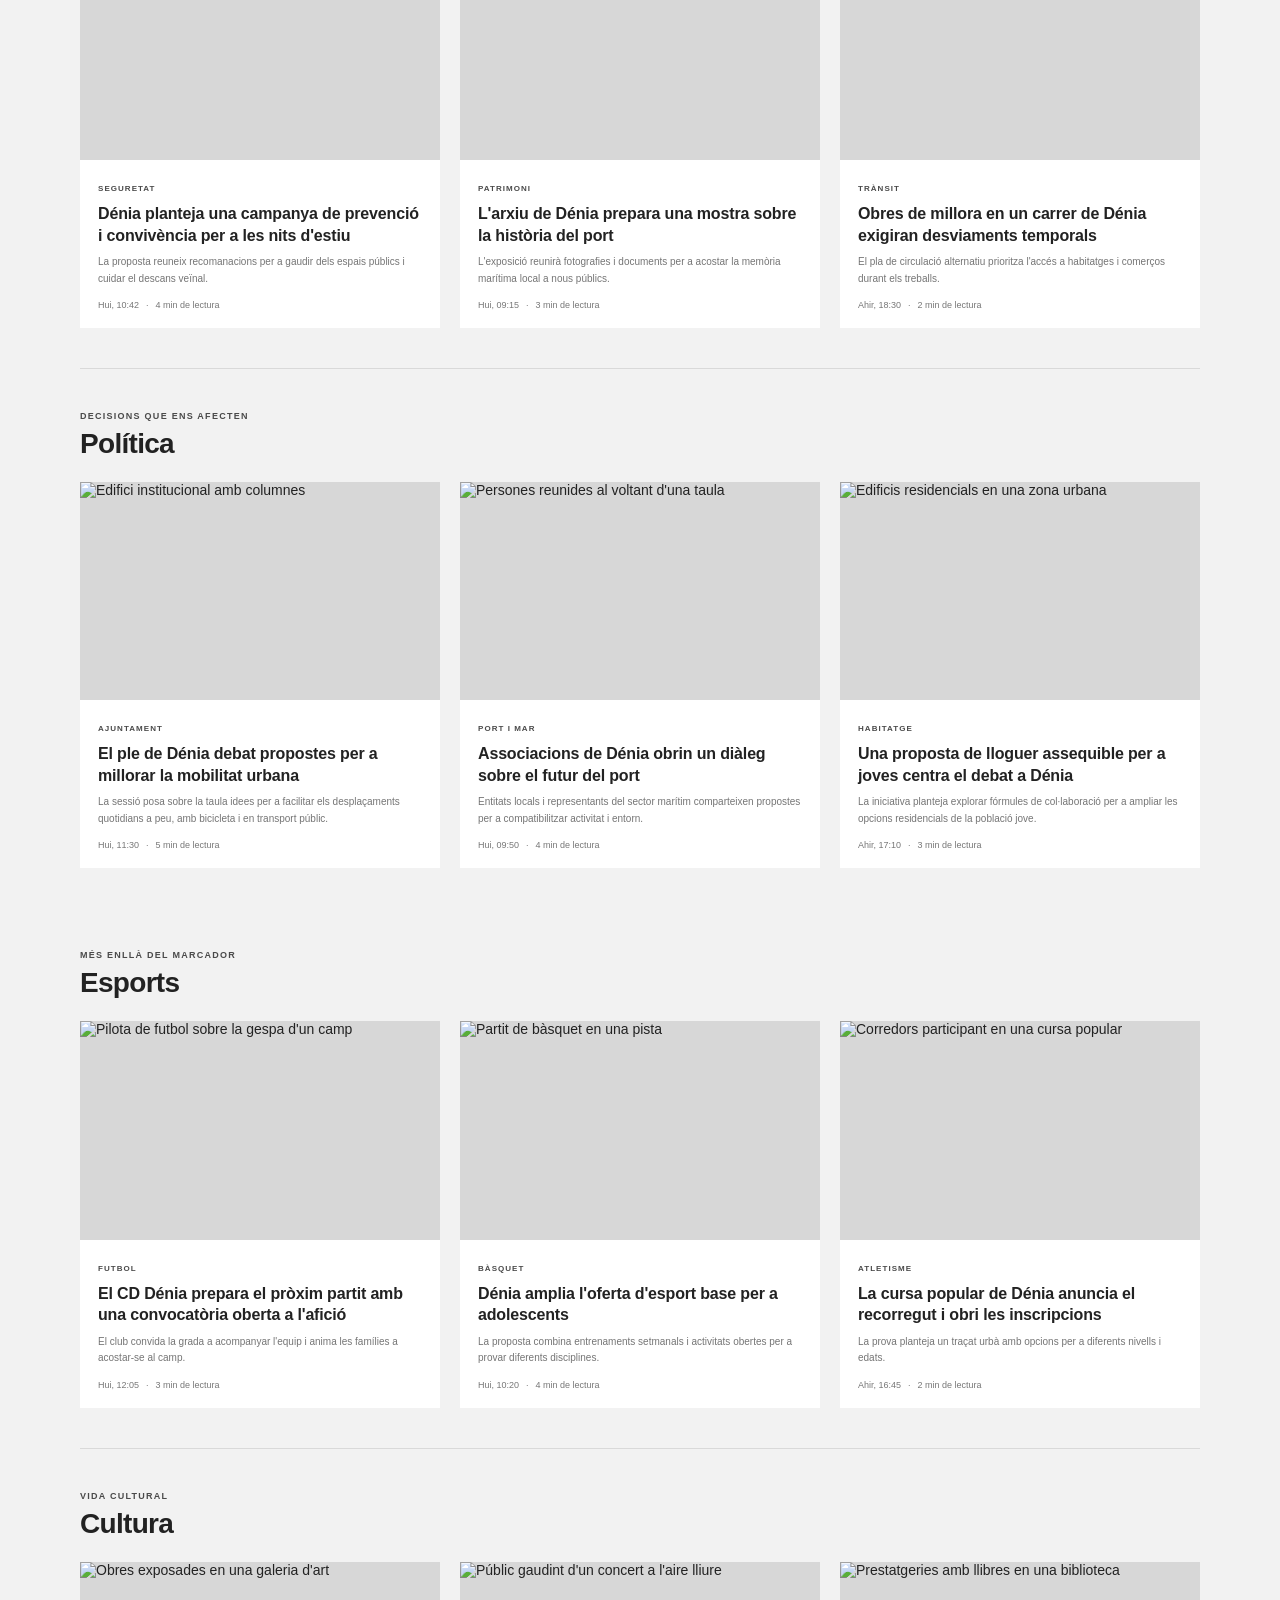
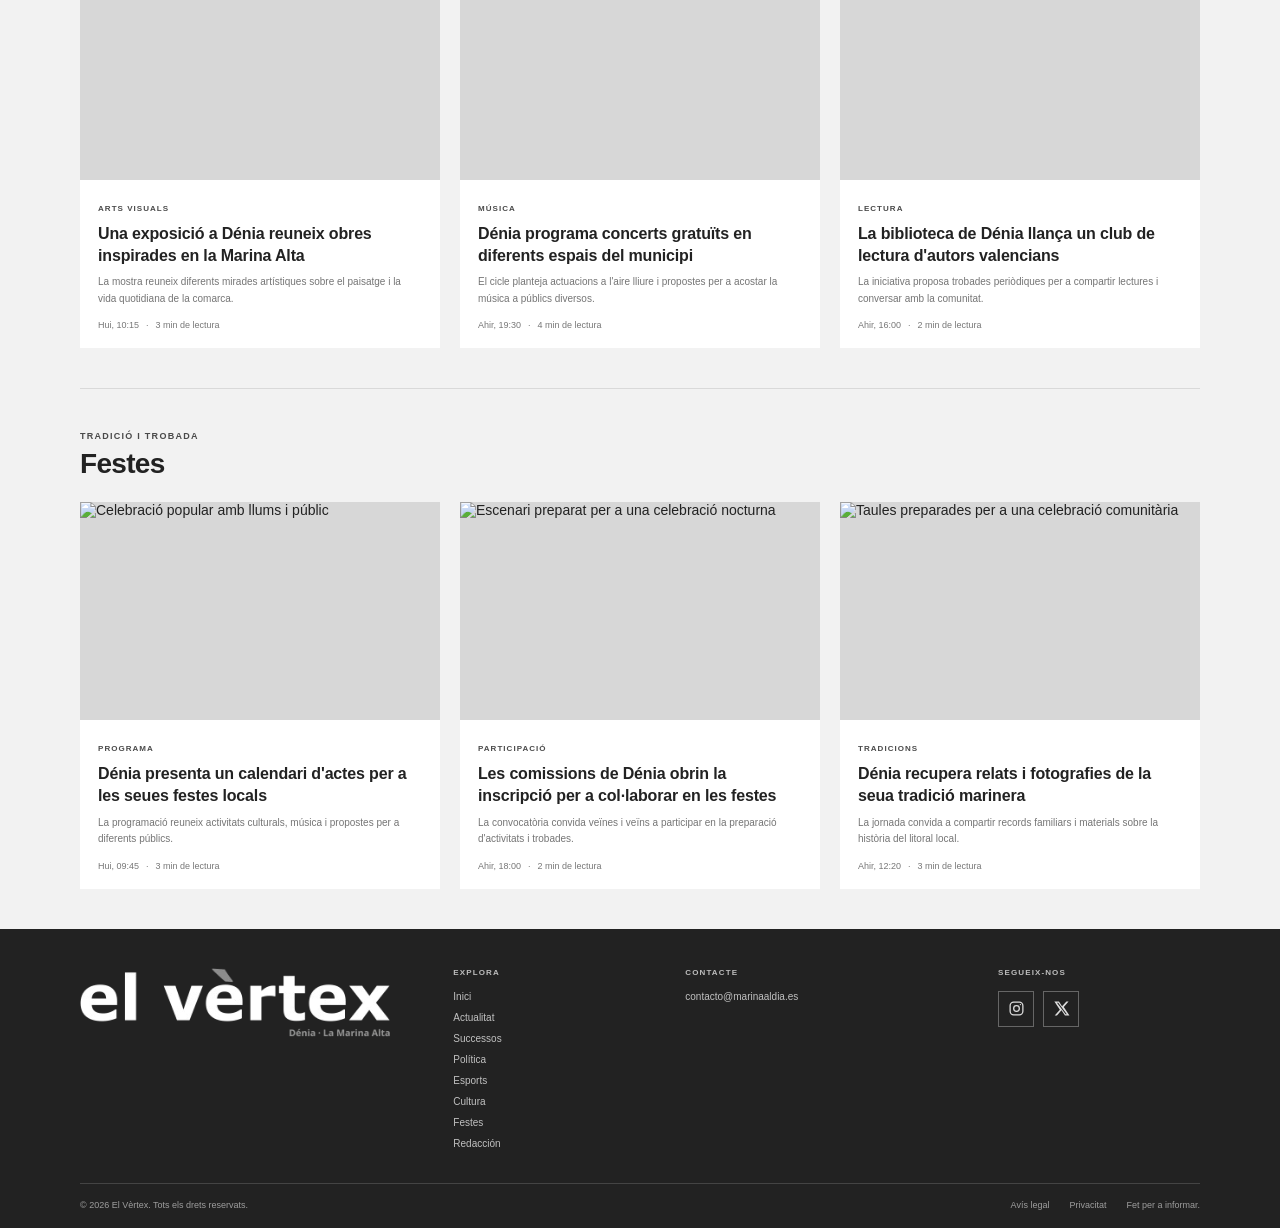
==== commit 2cc59a4f: "Base de datos" ====
--- a/index.html
+++ b/index.html
@@ -11,7 +11,7 @@
   <body>
     <div class="topline">
       <div class="container topline-inner">
-        <span class="edition">EDICIÓN DE EJEMPLO · Contenido ficticio para la maqueta</span>
+        <time class="edition" data-current-date></time>
       </div>
     </div>
 
@@ -55,10 +55,10 @@
           <div class="carousel-viewport">
             <div class="story-grid">
           <article class="story-card">
-            <a class="story-image image-frame" href="#sucesos" aria-label="Leer noticia sobre iniciativas vecinales">
-              <img src="https://images.unsplash.com/photo-1511632765486-a01980e01a18?auto=format&fit=crop&w=900&q=80" alt="Grupo de personas reunidas al aire libre">
+            <a class="story-image image-frame" href="#sucesos" aria-label="Leer noticia sobre el Bus Dénia">
+              <img src="assets/bus_denia_l3.jpeg" alt="Autobús de la línea 3 de Dénia">
             </a>
-            <div class="story-content"><span class="category-label"><span class="category-dot"></span> ÚLTIMA HORA</span><span class="story-category">COMUNIDAD</span><h2><a href="#sucesos">Vecinos de Dénia proponen una red de sombra para las plazas más concurridas</a></h2><p>La idea plantea instalar espacios de sombra temporales y organizar actividades vecinales en varias plazas de la ciudad.</p><span class="story-meta">Hace 24 min <span>·</span> 3 min</span></div>
+            <div class="story-content"><span class="category-label"><span class="category-dot"></span> ACTUALIDAD</span><span class="story-category">TRANSPORTE URBANO</span><h2><a href="#sucesos">El Bus Dénia alcanza los 68.700 viajeros en agosto, un 30,9% más que en 2019</a></h2><p>La línea L3, que conecta con las playas, sumó 41.540 pasajeros y concentró el 60,5% de los viajes del servicio durante el mes.</p><span class="story-meta">Datos de agosto <span>·</span> 2 min</span></div>
           </article>
           <article class="story-card">
             <a class="story-image image-frame" href="#deportes" aria-label="Leer noticia sobre cultura y deporte">
@@ -81,6 +81,14 @@
             <button class="carousel-dot-button" type="button" aria-label="Noticia 3"></button>
           </div>
         </div>
+      </section>
+
+      <section class="news-section published-news-section" id="published-news" aria-labelledby="published-news-title" hidden>
+        <div class="section-heading">
+          <div><span class="eyebrow">ÚLTIMAS PUBLICACIONES</span><h2 id="published-news-title">Noticias nuevas</h2></div>
+        </div>
+        <p class="published-news-status" id="published-news-status" role="status" hidden></p>
+        <div class="news-card-grid" id="published-news-grid"></div>
       </section>
 
       <section class="news-section" id="actualidad" aria-labelledby="actualidad-title">
@@ -155,7 +163,7 @@
       <section class="news-section politics-section" id="fiestas" aria-labelledby="fiestas-title">
         <div class="section-heading"><div><span class="eyebrow">TRADICIÓN Y ENCUENTRO</span><h2 id="fiestas-title">Fiestas</h2></div></div>
         <div class="news-card-grid">
-          <article class="news-card"><a class="news-card-image image-frame" href="mailto:contacto@marinaaldia.es?subject=Noticia%3A%20Programa%20de%20fiestas" aria-label="Leer noticia sobre el programa de fiestas"><img src="https://images.unsplash.com/photo-1492684223066-81342ee5ff30?auto=format&fit=crop&w=900&q=80" alt="Celebración popular con luces y público"></a><div class="story-content"><span class="story-category">PROGRAMA</span><h3><a href="mailto:contacto@marinaaldia.es?subject=Noticia%3A%20Programa%20de%20fiestas">Dénia presenta un calendario de actos para sus fiestas locales</a></h3><p>La programación de ejemplo combina actividades culturales, música y propuestas para distintos públicos.</p><span class="story-meta">Hoy, 09:45 <span>·</span> 3 min de lectura</span></div></article>
+          <article class="news-card"><a class="news-card-image image-frame" href="mailto:contacto@marinaaldia.es?subject=Noticia%3A%20Programa%20de%20fiestas" aria-label="Leer noticia sobre el programa de fiestas"><img src="https://images.unsplash.com/photo-1492684223066-81342ee5ff30?auto=format&fit=crop&w=900&q=80" alt="Celebración popular con luces y público"></a><div class="story-content"><span class="story-category">PROGRAMA</span><h3><a href="mailto:contacto@marinaaldia.es?subject=Noticia%3A%20Programa%20de%20fiestas">Dénia presenta un calendario de actos para sus fiestas locales</a></h3><p>La programación reúne actividades culturales, música y propuestas para distintos públicos.</p><span class="story-meta">Hoy, 09:45 <span>·</span> 3 min de lectura</span></div></article>
           <article class="news-card"><a class="news-card-image image-frame" href="mailto:contacto@marinaaldia.es?subject=Noticia%3A%20Comisiones%20festivas" aria-label="Leer noticia sobre las comisiones festivas"><img src="https://images.unsplash.com/photo-1514525253161-7a46d19cd819?auto=format&fit=crop&w=900&q=80" alt="Escenario preparado para una celebración nocturna"></a><div class="story-content"><span class="story-category">PARTICIPACIÓN</span><h3><a href="mailto:contacto@marinaaldia.es?subject=Noticia%3A%20Comisiones%20festivas">Las comisiones de Dénia abren la inscripción para colaborar en las fiestas</a></h3><p>La convocatoria invita a vecinas y vecinos a participar en la preparación de actividades y encuentros.</p><span class="story-meta">Ayer, 18:00 <span>·</span> 2 min de lectura</span></div></article>
           <article class="news-card"><a class="news-card-image image-frame" href="mailto:contacto@marinaaldia.es?subject=Noticia%3A%20Tradiciones" aria-label="Leer noticia sobre tradiciones locales"><img src="https://images.unsplash.com/photo-1511795409834-ef04bbd61622?auto=format&fit=crop&w=900&q=80" alt="Mesas preparadas para una celebración comunitaria"></a><div class="story-content"><span class="story-category">TRADICIONES</span><h3><a href="mailto:contacto@marinaaldia.es?subject=Noticia%3A%20Tradiciones">Dénia recupera relatos y fotografías de su tradición marinera</a></h3><p>La jornada invita a compartir recuerdos familiares y materiales sobre la historia del litoral local.</p><span class="story-meta">Ayer, 12:20 <span>·</span> 3 min de lectura</span></div></article>
         </div>
@@ -166,13 +174,18 @@
       <div class="container">
         <div class="footer-main">
           <div class="footer-brand"><a class="brand brand-light" href="#inicio" aria-label="El Vèrtex, ir al inicio"><img class="brand-logo" src="assets/el_vèrtex_logo_1.png" alt="El Vèrtex"></a></div>
-          <div class="footer-column"><span class="footer-title">EXPLORA</span><a href="#inicio">Inicio</a><a href="#actualidad">Actualidad</a><a href="#sucesos">Sucesos</a><a href="#politica">Política</a><a href="#deportes">Deportes</a><a href="#cultura">Cultura</a><a href="#fiestas">Fiestas</a></div>
+          <div class="footer-column"><span class="footer-title">EXPLORA</span><a href="#inicio">Inicio</a><a href="#actualidad">Actualidad</a><a href="#sucesos">Sucesos</a><a href="#politica">Política</a><a href="#deportes">Deportes</a><a href="#cultura">Cultura</a><a href="#fiestas">Fiestas</a><a href="redaccion.html">Redacción</a></div>
           <div class="footer-column"><span class="footer-title">CONTACTO</span><a href="mailto:contacto@marinaaldia.es">contacto@marinaaldia.es</a></div>
           <div class="footer-column"><span class="footer-title">SÍGUENOS</span><div class="header-social footer-social-links"><a class="social-icon-link" href="https://www.instagram.com/" target="_blank" rel="noopener noreferrer" aria-label="Instagram" title="Instagram"><svg viewBox="0 0 24 24" aria-hidden="true" focusable="false"><rect x="3" y="3" width="18" height="18" rx="5"></rect><circle cx="12" cy="12" r="4"></circle><circle class="instagram-dot" cx="17.5" cy="6.5" r="1"></circle></svg></a><a class="social-icon-link" href="https://x.com/elvertex_" target="_blank" rel="noopener noreferrer" aria-label="X" title="X"><svg viewBox="0 0 24 24" aria-hidden="true" focusable="false"><path d="M18.9 2H22l-6.8 7.8L23.2 22h-6.3L12 14.6 5.6 22H2.4l7.3-8.4L1.9 2h6.5l4.4 6.7L18.9 2Zm-1.1 18h1.7L7.4 3.9H5.6L17.8 20Z"></path></svg></a></div></div>
         </div>
         <div class="footer-bottom"><span>© 2026 El Vèrtex. Todos los derechos reservados.</span><div><a href="mailto:contacto@marinaaldia.es?subject=Aviso%20legal">Aviso legal</a><a href="mailto:contacto@marinaaldia.es?subject=Privacidad">Privacidad</a><span>Hecho para informar.</span></div></div>
       </div>
     </footer>
+    <script src="https://cdn.jsdelivr.net/npm/@supabase/supabase-js@2/dist/umd/supabase.js"></script>
+    <script src="supabase-config.js"></script>
+    <script src="supabase-client.js"></script>
+    <script src="public-news.js"></script>
+    <script src="fecha.js"></script>
     <script src="app.js"></script>
   </body>
 </html>
--- a/styles.css
+++ b/styles.css
@@ -96,7 +96,6 @@
 .news-card .story-content { flex: 1; padding: 18px; }
 .news-card .story-content h3 { font-size: 16px; }
 .news-card .story-content p { font-size: 10px; }
-.story-read-more { align-self: flex-start; margin-top: 14px; font-size: 10px; }
 .sports-section { border-bottom: 1px solid var(--line); }
 .politics-section { border-bottom: 0; }
 
@@ -116,23 +115,58 @@
 .article-home-link:hover, .article-back-link:hover { color: var(--ink); }
 .article-page { min-height: 60vh; padding-top: 36px; padding-bottom: 64px; }
 .article-back-link { display: inline-block; margin-bottom: 32px; }
-.article-header { max-width: 780px; margin: 0 auto 28px; }
+.article-header { max-width: 920px; margin: 0 auto 28px; }
 .article-header h1, .article-not-found h1 { margin: 12px 0; font-family: var(--serif); font-size: clamp(32px, 5vw, 54px); font-weight: 600; letter-spacing: -.035em; line-height: 1.12; }
 .article-summary { margin: 0 0 18px; color: #666; font-size: 16px; line-height: 1.7; }
 .article-meta { display: flex; flex-wrap: wrap; gap: 10px; color: var(--muted); font-size: 10px; }
 .article-meta span + span::before { margin-right: 10px; content: "·"; }
-.article-meta span:first-child { color: #8a4e21; font-weight: 700; }
+.article-demo-label { color: #8a4e21; font-weight: 700; }
 .article-figure { max-width: 920px; margin: 0 auto 30px; }
 .article-figure img { height: auto; max-height: 560px; aspect-ratio: 1.65; object-fit: cover; }
-.article-body { max-width: 700px; margin: 0 auto; font-size: 15px; line-height: 1.85; }
+.article-body { max-width: 920px; margin: 0 auto; font-size: 15px; line-height: 1.85; }
 .article-body h2 { margin: 0 0 18px; font-family: var(--serif); font-size: 22px; font-weight: 600; }
 .article-body p { margin: 0 0 18px; color: #555; }
+.article-source { margin-top: 28px !important; font-size: 12px; }
+.article-source a { text-decoration: underline; text-underline-offset: 3px; }
 .article-not-found { max-width: 700px; margin: 80px auto; }
 .article-not-found p { color: #666; line-height: 1.7; }
 
+.editorial-page { max-width: 860px; padding-top: 44px; padding-bottom: 64px; }
+.editorial-page h1 { margin: 8px 0 12px; font-family: var(--serif); font-size: clamp(30px, 4vw, 42px); font-weight: 600; }
+.editorial-intro { color: #666; line-height: 1.7; }
+.editorial-notice { margin: 18px 0; padding: 13px 16px; border-left: 3px solid #8a4e21; background: #fff8ef; color: #59452e; font-size: 12px; line-height: 1.6; }
+.editorial-form { display: grid; gap: 16px; margin-top: 24px; }
+.editorial-form label { display: grid; gap: 7px; font-size: 12px; font-weight: 700; }
+.editorial-form input, .editorial-form textarea, .editorial-form select { width: 100%; min-width: 0; padding: 11px 12px; border: 1px solid var(--line); border-radius: 0; background: #fff; color: var(--ink); font: inherit; font-size: 13px; }
+.editorial-form textarea { min-height: 190px; resize: vertical; line-height: 1.6; }
+.editorial-actions { display: flex; flex-wrap: wrap; gap: 10px; }
+.editorial-button { padding: 11px 16px; border: 1px solid var(--ink); background: var(--ink); color: #fff; font: inherit; font-size: 12px; font-weight: 700; cursor: pointer; }
+.editorial-button:hover { background: #444; }
+.editorial-button-secondary { background: transparent; color: var(--ink); }
+.editorial-button-secondary:hover { background: #e5e5e5; color: var(--ink); }
+.editorial-message { min-height: 20px; font-size: 12px; line-height: 1.5; }
+.editorial-message[data-kind="error"] { color: #a22; }
+.editorial-message[data-kind="success"] { color: #27633c; }
+.editorial-list { display: grid; gap: 12px; margin-top: 20px; padding: 0; list-style: none; }
+.editorial-list-item { display: flex; align-items: center; justify-content: space-between; gap: 16px; padding: 16px; background: #fff; }
+.editorial-list-item h3 { margin: 0 0 6px; font-size: 14px; }
+.editorial-list-item p { margin: 0; color: var(--muted); font-size: 11px; }
+.editorial-list-actions { display: flex; flex-wrap: wrap; gap: 8px; }
+.editorial-list-actions button { padding: 8px 10px; border: 1px solid var(--line); background: transparent; color: var(--ink); font: inherit; font-size: 11px; cursor: pointer; }
+.editorial-list-actions button:hover { background: #eee; }
+.published-news-status { margin: 0 0 16px; color: #8a4e21; font-size: 12px; }
+.news-card-image img { height: 100%; }
+
 @media (max-width: 900px) {
-  .news-card-grid { grid-template-columns: repeat(2, minmax(0, 1fr)); }
+  .news-card-grid { grid-template-columns: repeat(2, minmax(0, 1fr));     .editorial-list-item { align-items: flex-start; flex-direction: column; }
+  }
   .footer-main { grid-template-columns: repeat(2, minmax(0, 1fr)); }
+  .story-card { min-height: 0; grid-template-columns: 1fr; }
+  .story-image { min-height: 0; aspect-ratio: 2.1; }
+  .story-card .story-content { padding: clamp(20px, 4vw, 32px); }
+  .story-card .story-content h2 { max-width: none; font-size: clamp(26px, 4vw, 36px); }
+  .carousel-control { display: none; }
+  .carousel-pagination { display: flex; justify-content: center; gap: 10px; padding-top: 14px; }
 }
 
 @media (max-width: 760px) {
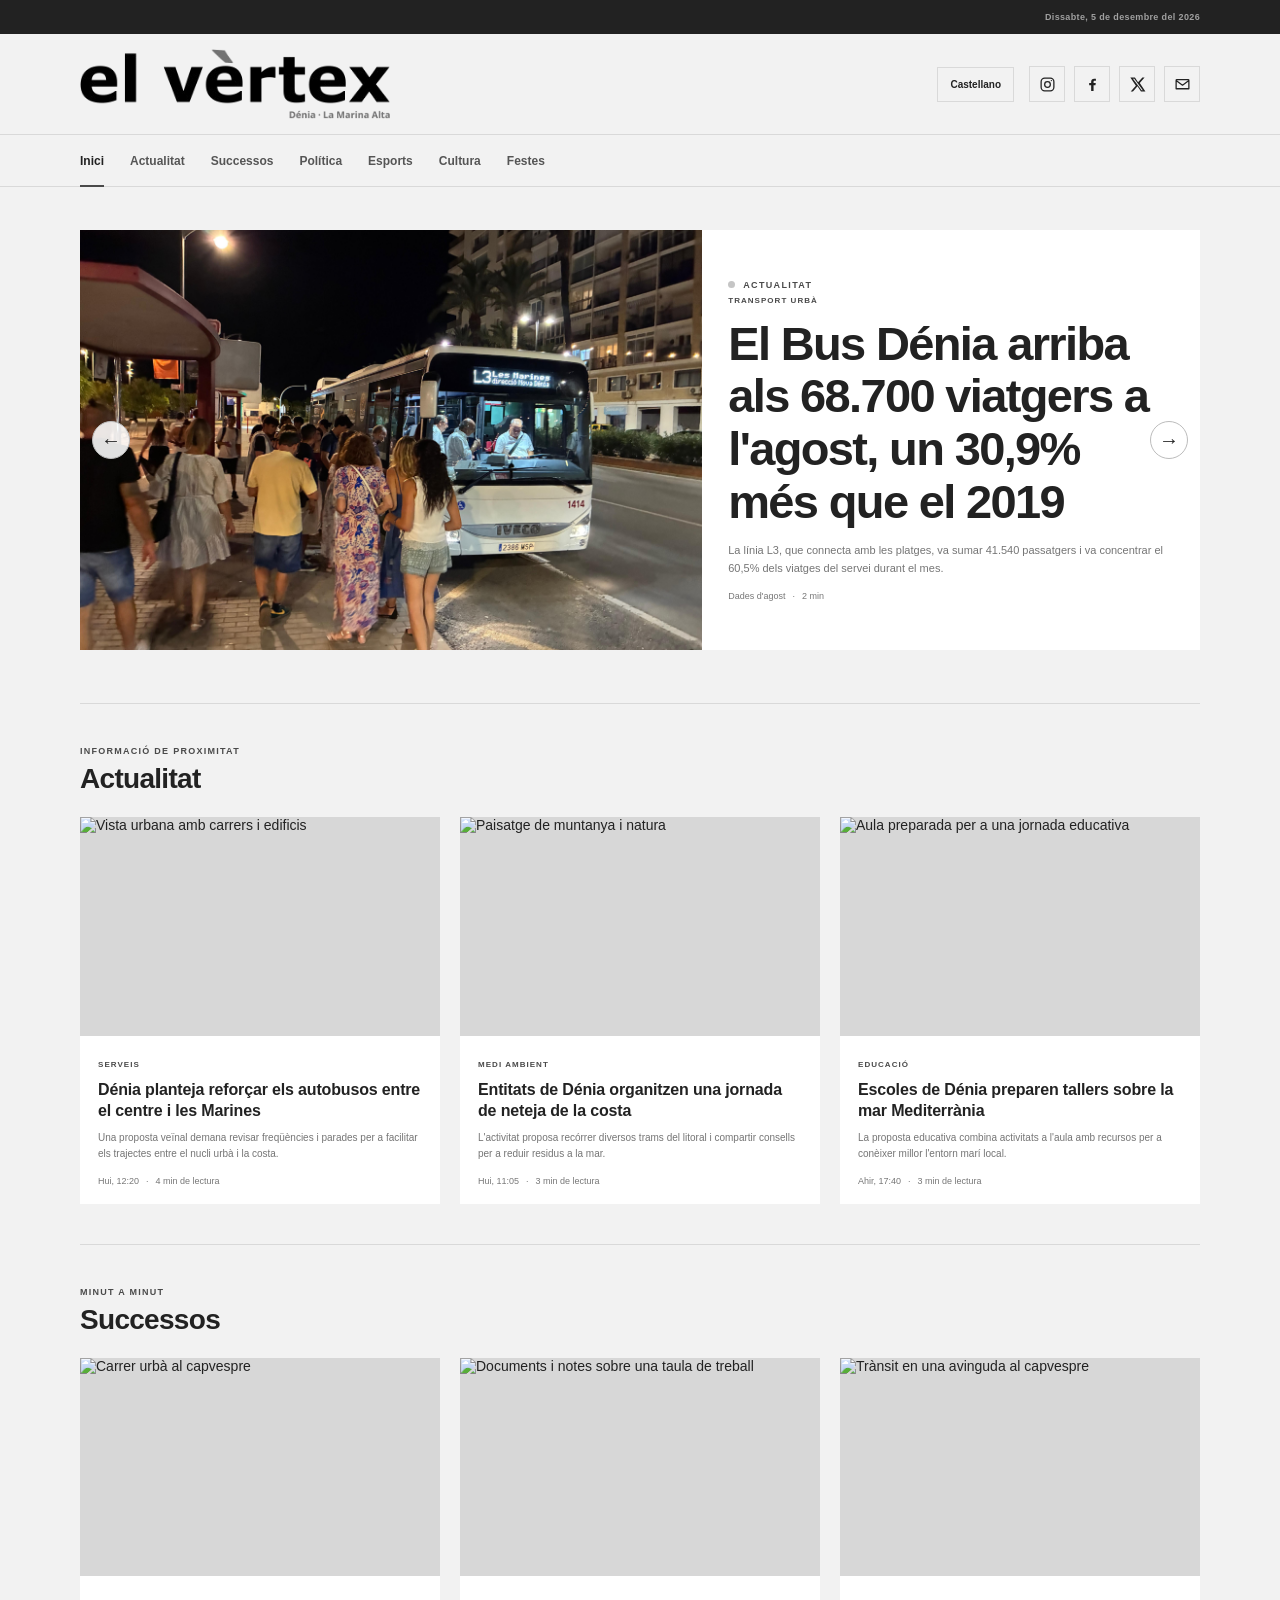
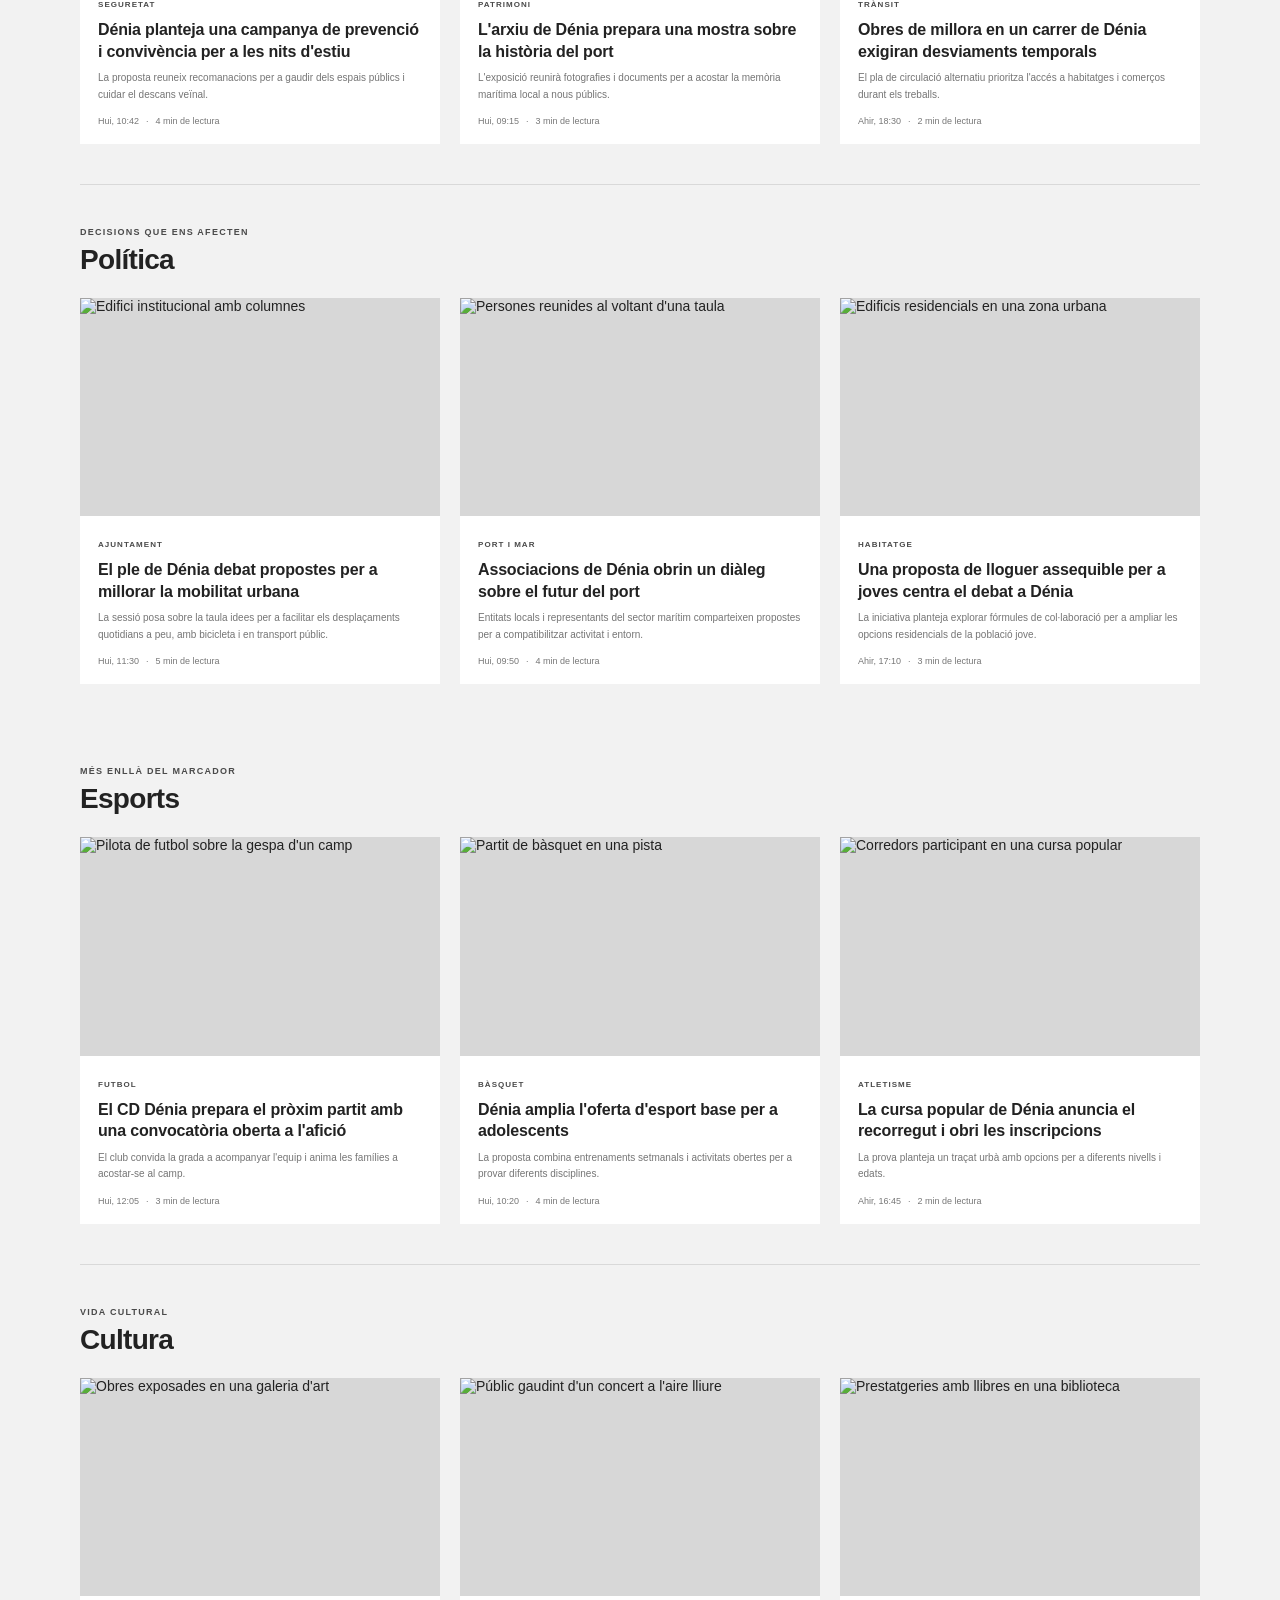
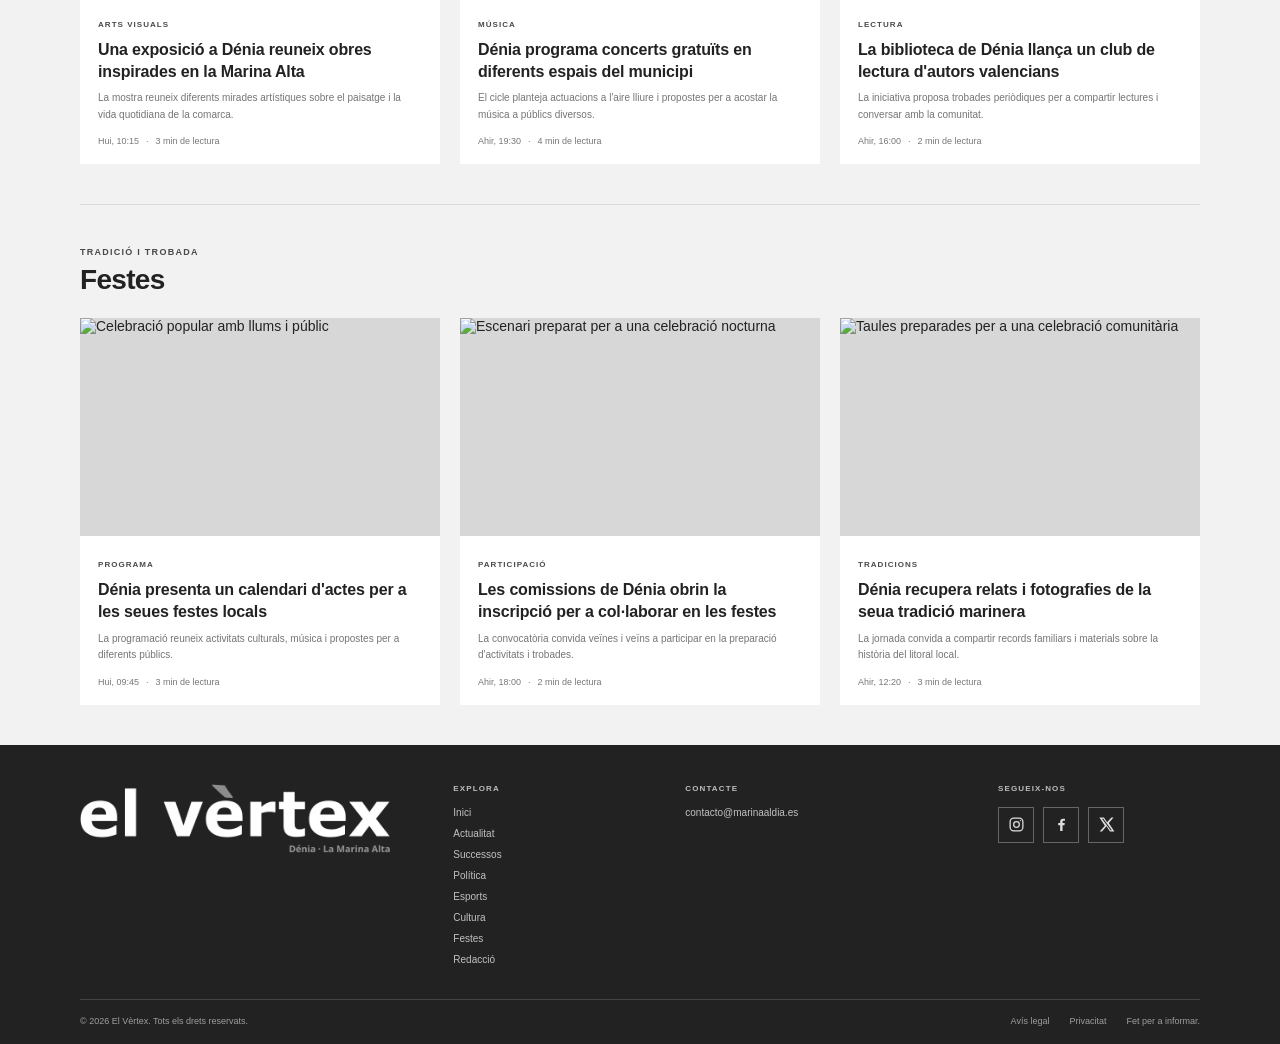
==== commit d7cc6636: "Mejoras de web" ====
--- a/index.html
+++ b/index.html
@@ -25,6 +25,9 @@
           <nav class="header-social" aria-label="Redes sociales">
             <a class="social-icon-link" href="https://www.instagram.com/" target="_blank" rel="noopener noreferrer" aria-label="Instagram" title="Instagram">
               <svg viewBox="0 0 24 24" aria-hidden="true" focusable="false"><rect x="3" y="3" width="18" height="18" rx="5"></rect><circle cx="12" cy="12" r="4"></circle><circle class="instagram-dot" cx="17.5" cy="6.5" r="1"></circle></svg>
+            </a>
+            <a class="social-icon-link" href="https://www.facebook.com/" target="_blank" rel="noopener noreferrer" aria-label="Facebook" title="Facebook">
+              <svg viewBox="0 0 24 24" aria-hidden="true" focusable="false"><path d="M13.5 21v-8h2.7l.4-3h-3.1V8.1c0-.9.3-1.5 1.6-1.5h1.7V4c-.3 0-1.3-.1-2.5-.1-2.5 0-4.2 1.5-4.2 4.3V10H7.3v3h2.8v8h3.4Z"></path></svg>
             </a>
             <a class="social-icon-link" href="https://x.com/elvertex_" target="_blank" rel="noopener noreferrer" aria-label="X" title="X">
               <svg viewBox="0 0 24 24" aria-hidden="true" focusable="false"><path d="M18.9 2H22l-6.8 7.8L23.2 22h-6.3L12 14.6 5.6 22H2.4l7.3-8.4L1.9 2h6.5l4.4 6.7L18.9 2Zm-1.1 18h1.7L7.4 3.9H5.6L17.8 20Z"></path></svg>
@@ -81,14 +84,6 @@
             <button class="carousel-dot-button" type="button" aria-label="Noticia 3"></button>
           </div>
         </div>
-      </section>
-
-      <section class="news-section published-news-section" id="published-news" aria-labelledby="published-news-title" hidden>
-        <div class="section-heading">
-          <div><span class="eyebrow">ÚLTIMAS PUBLICACIONES</span><h2 id="published-news-title">Noticias nuevas</h2></div>
-        </div>
-        <p class="published-news-status" id="published-news-status" role="status" hidden></p>
-        <div class="news-card-grid" id="published-news-grid"></div>
       </section>
 
       <section class="news-section" id="actualidad" aria-labelledby="actualidad-title">
@@ -176,15 +171,11 @@
           <div class="footer-brand"><a class="brand brand-light" href="#inicio" aria-label="El Vèrtex, ir al inicio"><img class="brand-logo" src="assets/el_vèrtex_logo_1.png" alt="El Vèrtex"></a></div>
           <div class="footer-column"><span class="footer-title">EXPLORA</span><a href="#inicio">Inicio</a><a href="#actualidad">Actualidad</a><a href="#sucesos">Sucesos</a><a href="#politica">Política</a><a href="#deportes">Deportes</a><a href="#cultura">Cultura</a><a href="#fiestas">Fiestas</a><a href="redaccion.html">Redacción</a></div>
           <div class="footer-column"><span class="footer-title">CONTACTO</span><a href="mailto:contacto@marinaaldia.es">contacto@marinaaldia.es</a></div>
-          <div class="footer-column"><span class="footer-title">SÍGUENOS</span><div class="header-social footer-social-links"><a class="social-icon-link" href="https://www.instagram.com/" target="_blank" rel="noopener noreferrer" aria-label="Instagram" title="Instagram"><svg viewBox="0 0 24 24" aria-hidden="true" focusable="false"><rect x="3" y="3" width="18" height="18" rx="5"></rect><circle cx="12" cy="12" r="4"></circle><circle class="instagram-dot" cx="17.5" cy="6.5" r="1"></circle></svg></a><a class="social-icon-link" href="https://x.com/elvertex_" target="_blank" rel="noopener noreferrer" aria-label="X" title="X"><svg viewBox="0 0 24 24" aria-hidden="true" focusable="false"><path d="M18.9 2H22l-6.8 7.8L23.2 22h-6.3L12 14.6 5.6 22H2.4l7.3-8.4L1.9 2h6.5l4.4 6.7L18.9 2Zm-1.1 18h1.7L7.4 3.9H5.6L17.8 20Z"></path></svg></a></div></div>
+          <div class="footer-column"><span class="footer-title">SÍGUENOS</span><div class="header-social footer-social-links"><a class="social-icon-link" href="https://www.instagram.com/" target="_blank" rel="noopener noreferrer" aria-label="Instagram" title="Instagram"><svg viewBox="0 0 24 24" aria-hidden="true" focusable="false"><rect x="3" y="3" width="18" height="18" rx="5"></rect><circle cx="12" cy="12" r="4"></circle><circle class="instagram-dot" cx="17.5" cy="6.5" r="1"></circle></svg></a><a class="social-icon-link" href="https://www.facebook.com/" target="_blank" rel="noopener noreferrer" aria-label="Facebook" title="Facebook"><svg viewBox="0 0 24 24" aria-hidden="true" focusable="false"><path d="M13.5 21v-8h2.7l.4-3h-3.1V8.1c0-.9.3-1.5 1.6-1.5h1.7V4c-.3 0-1.3-.1-2.5-.1-2.5 0-4.2 1.5-4.2 4.3V10H7.3v3h2.8v8h3.4Z"></path></svg></a><a class="social-icon-link" href="https://x.com/elvertex_" target="_blank" rel="noopener noreferrer" aria-label="X" title="X"><svg viewBox="0 0 24 24" aria-hidden="true" focusable="false"><path d="M18.9 2H22l-6.8 7.8L23.2 22h-6.3L12 14.6 5.6 22H2.4l7.3-8.4L1.9 2h6.5l4.4 6.7L18.9 2Zm-1.1 18h1.7L7.4 3.9H5.6L17.8 20Z"></path></svg></a></div></div>
         </div>
         <div class="footer-bottom"><span>© 2026 El Vèrtex. Todos los derechos reservados.</span><div><a href="mailto:contacto@marinaaldia.es?subject=Aviso%20legal">Aviso legal</a><a href="mailto:contacto@marinaaldia.es?subject=Privacidad">Privacidad</a><span>Hecho para informar.</span></div></div>
       </div>
     </footer>
-    <script src="https://cdn.jsdelivr.net/npm/@supabase/supabase-js@2/dist/umd/supabase.js"></script>
-    <script src="supabase-config.js"></script>
-    <script src="supabase-client.js"></script>
-    <script src="public-news.js"></script>
     <script src="fecha.js"></script>
     <script src="app.js"></script>
   </body>
--- a/styles.css
+++ b/styles.css
@@ -154,7 +154,6 @@
 .editorial-list-actions { display: flex; flex-wrap: wrap; gap: 8px; }
 .editorial-list-actions button { padding: 8px 10px; border: 1px solid var(--line); background: transparent; color: var(--ink); font: inherit; font-size: 11px; cursor: pointer; }
 .editorial-list-actions button:hover { background: #eee; }
-.published-news-status { margin: 0 0 16px; color: #8a4e21; font-size: 12px; }
 .news-card-image img { height: 100%; }
 
 @media (max-width: 900px) {
